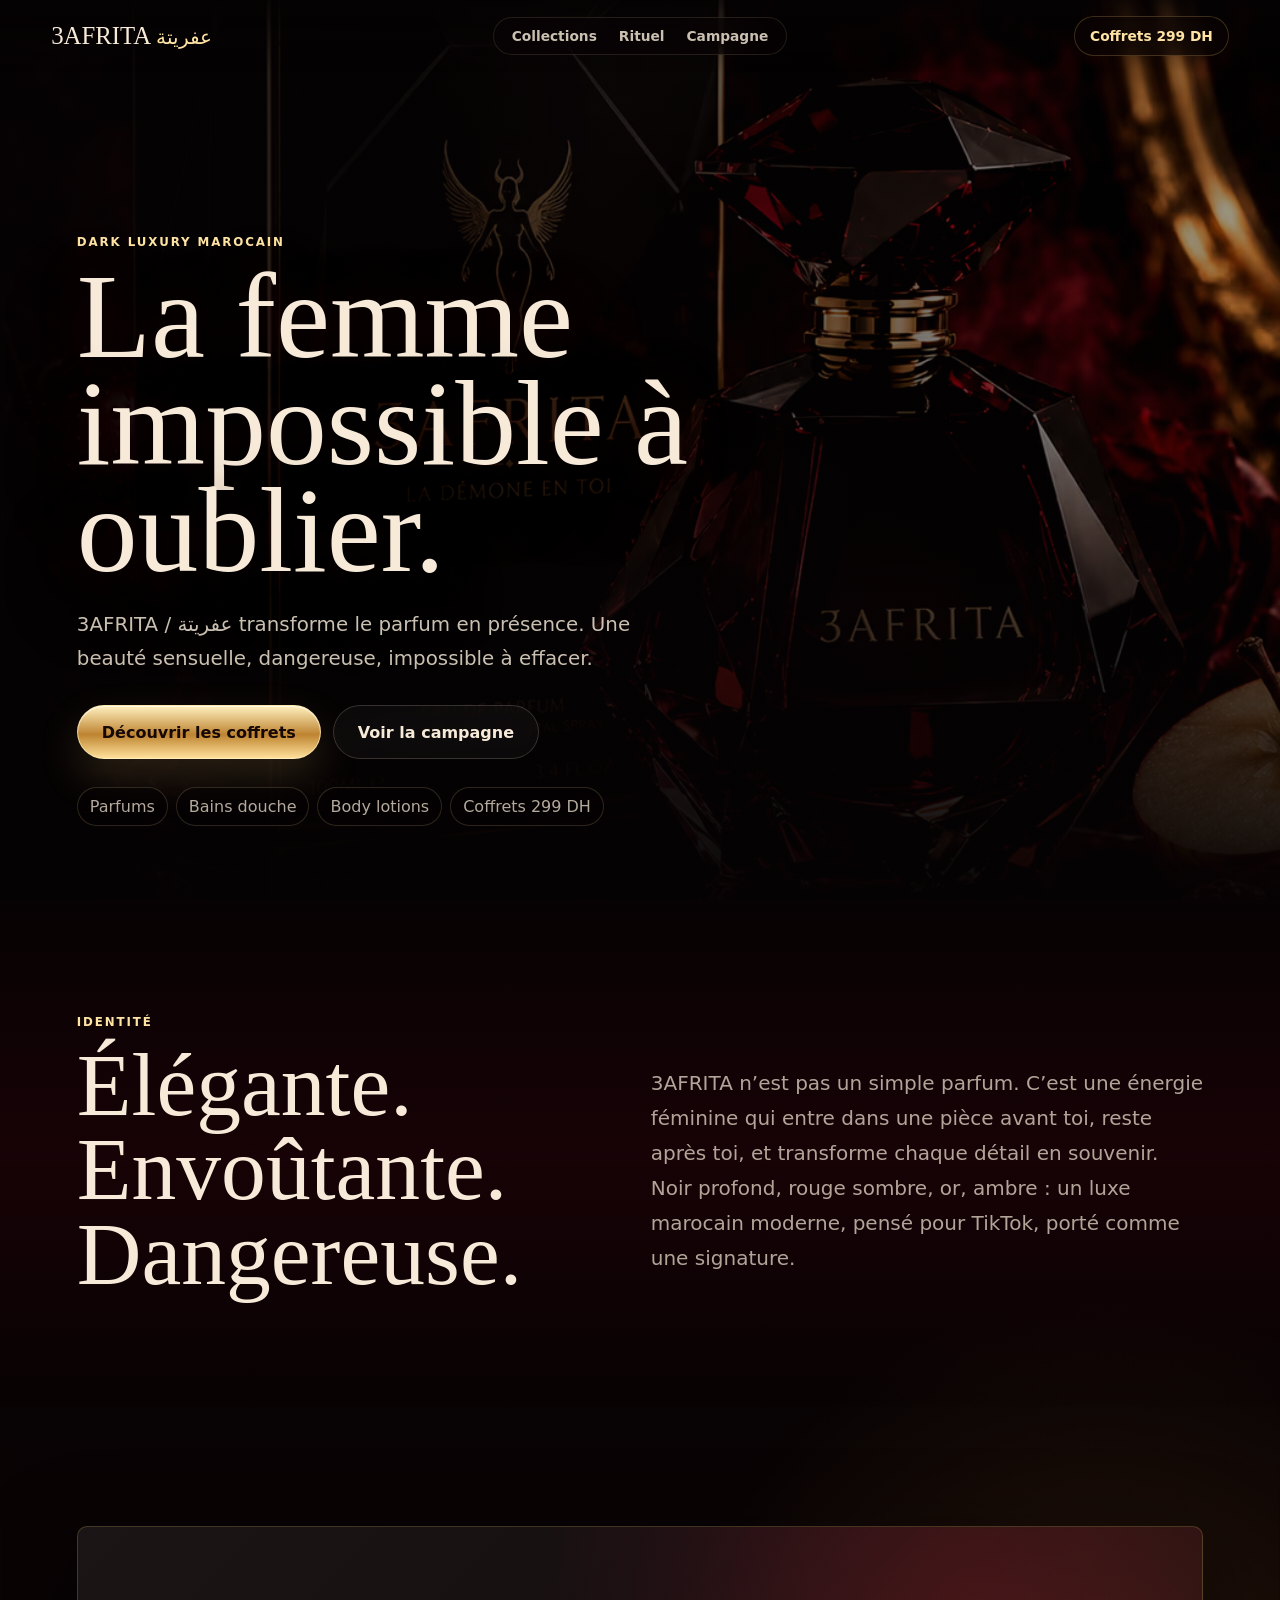
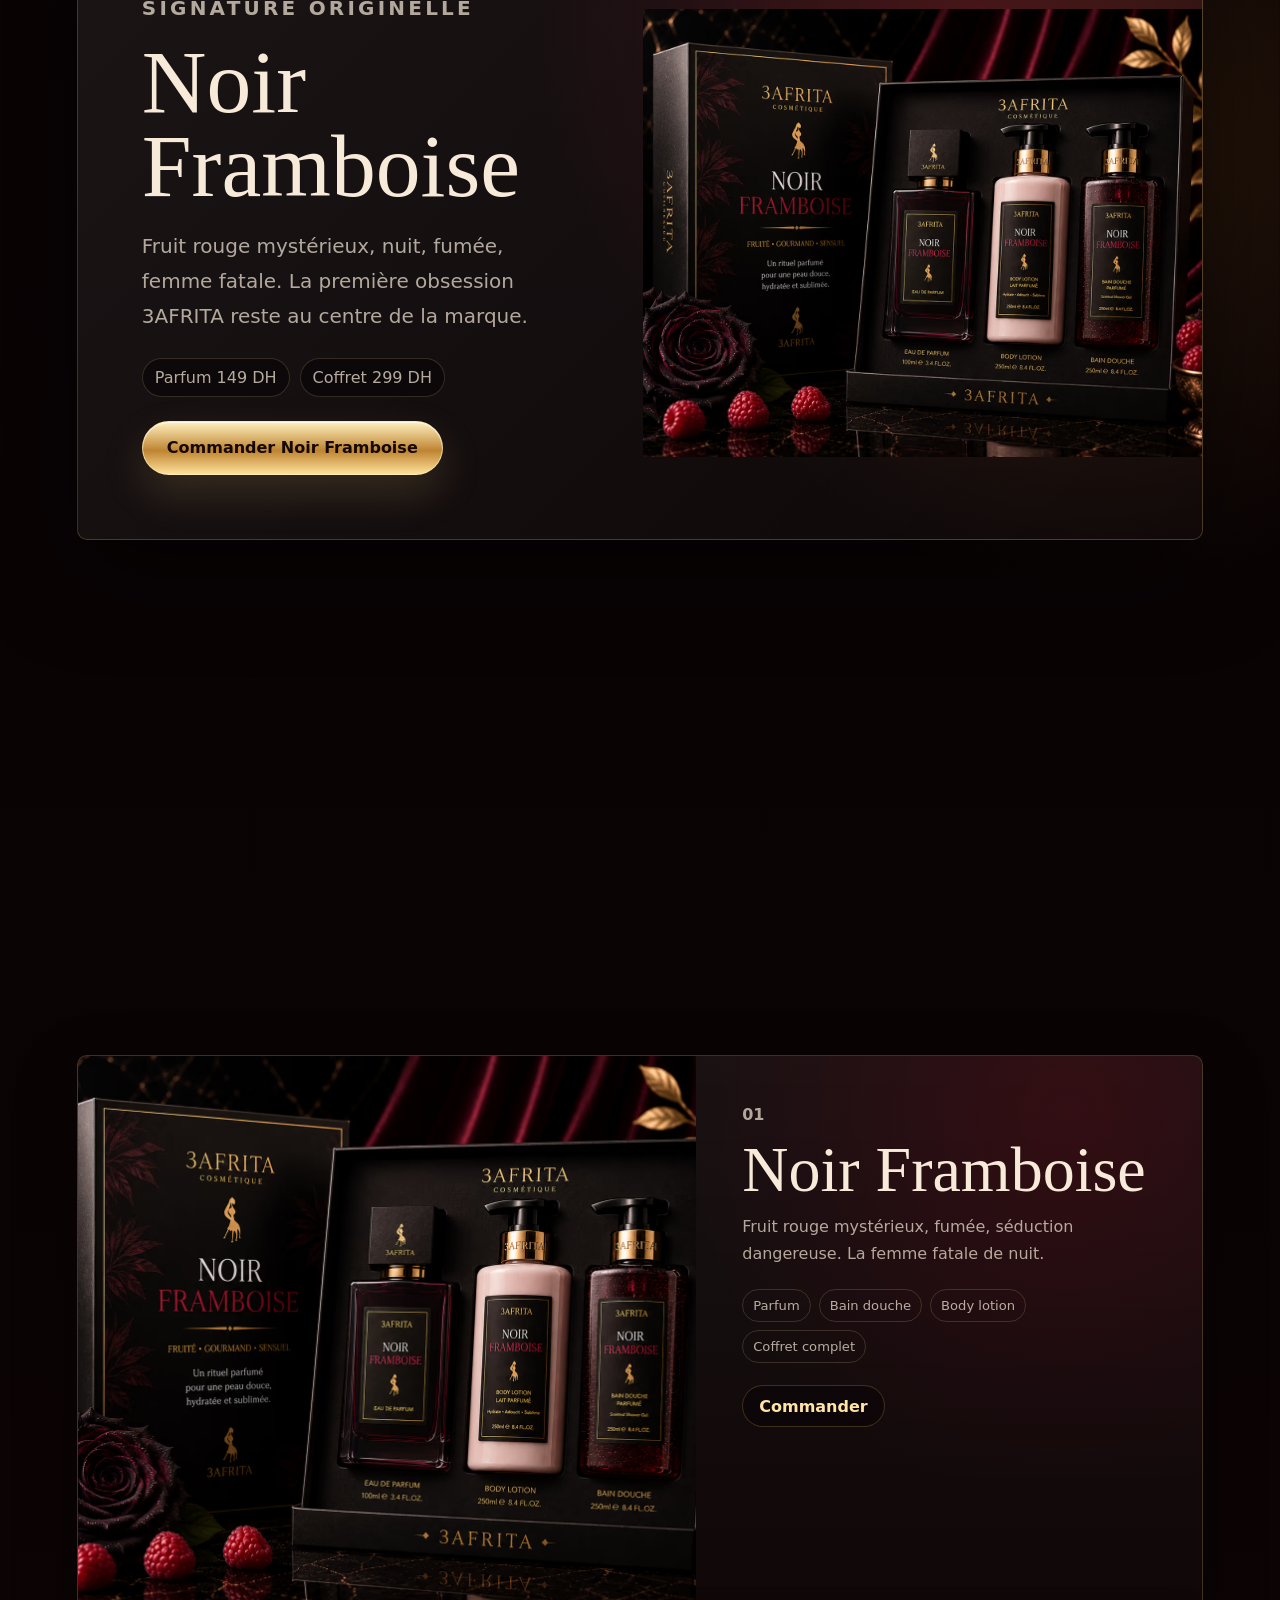
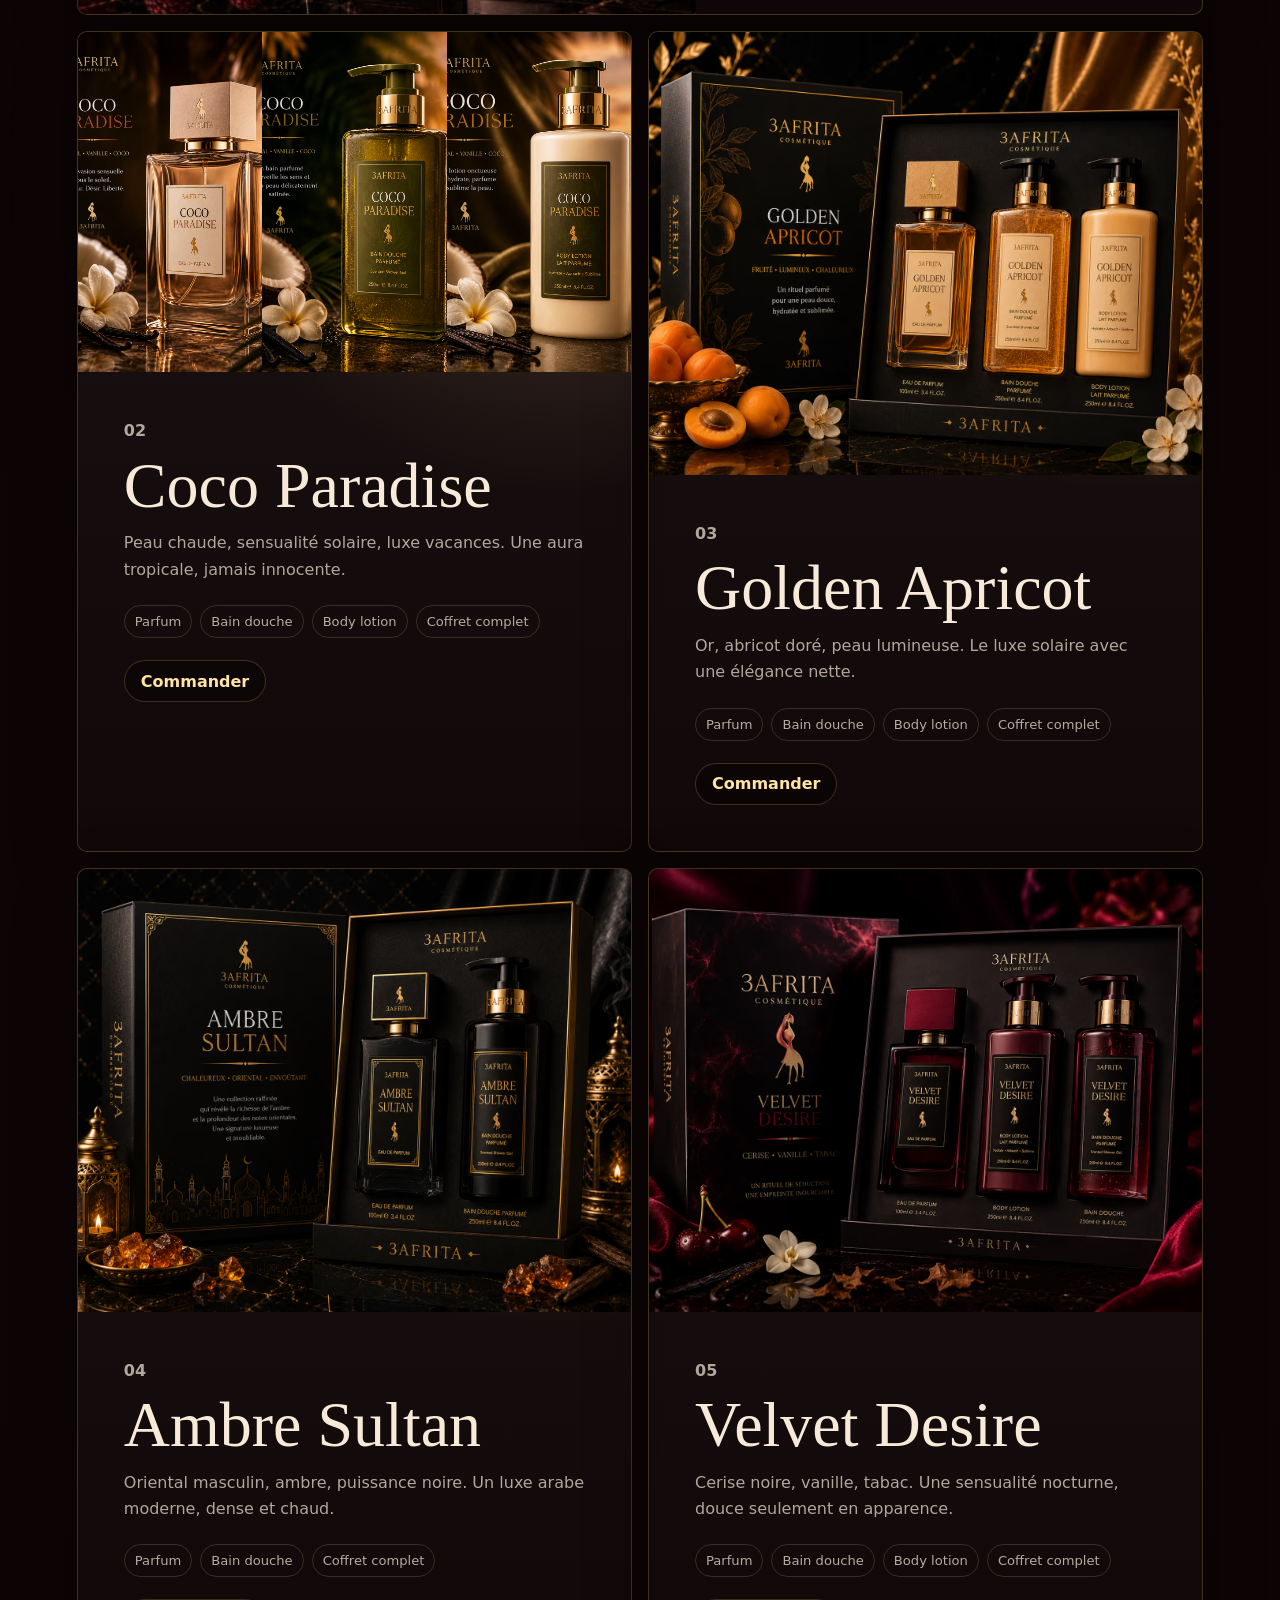
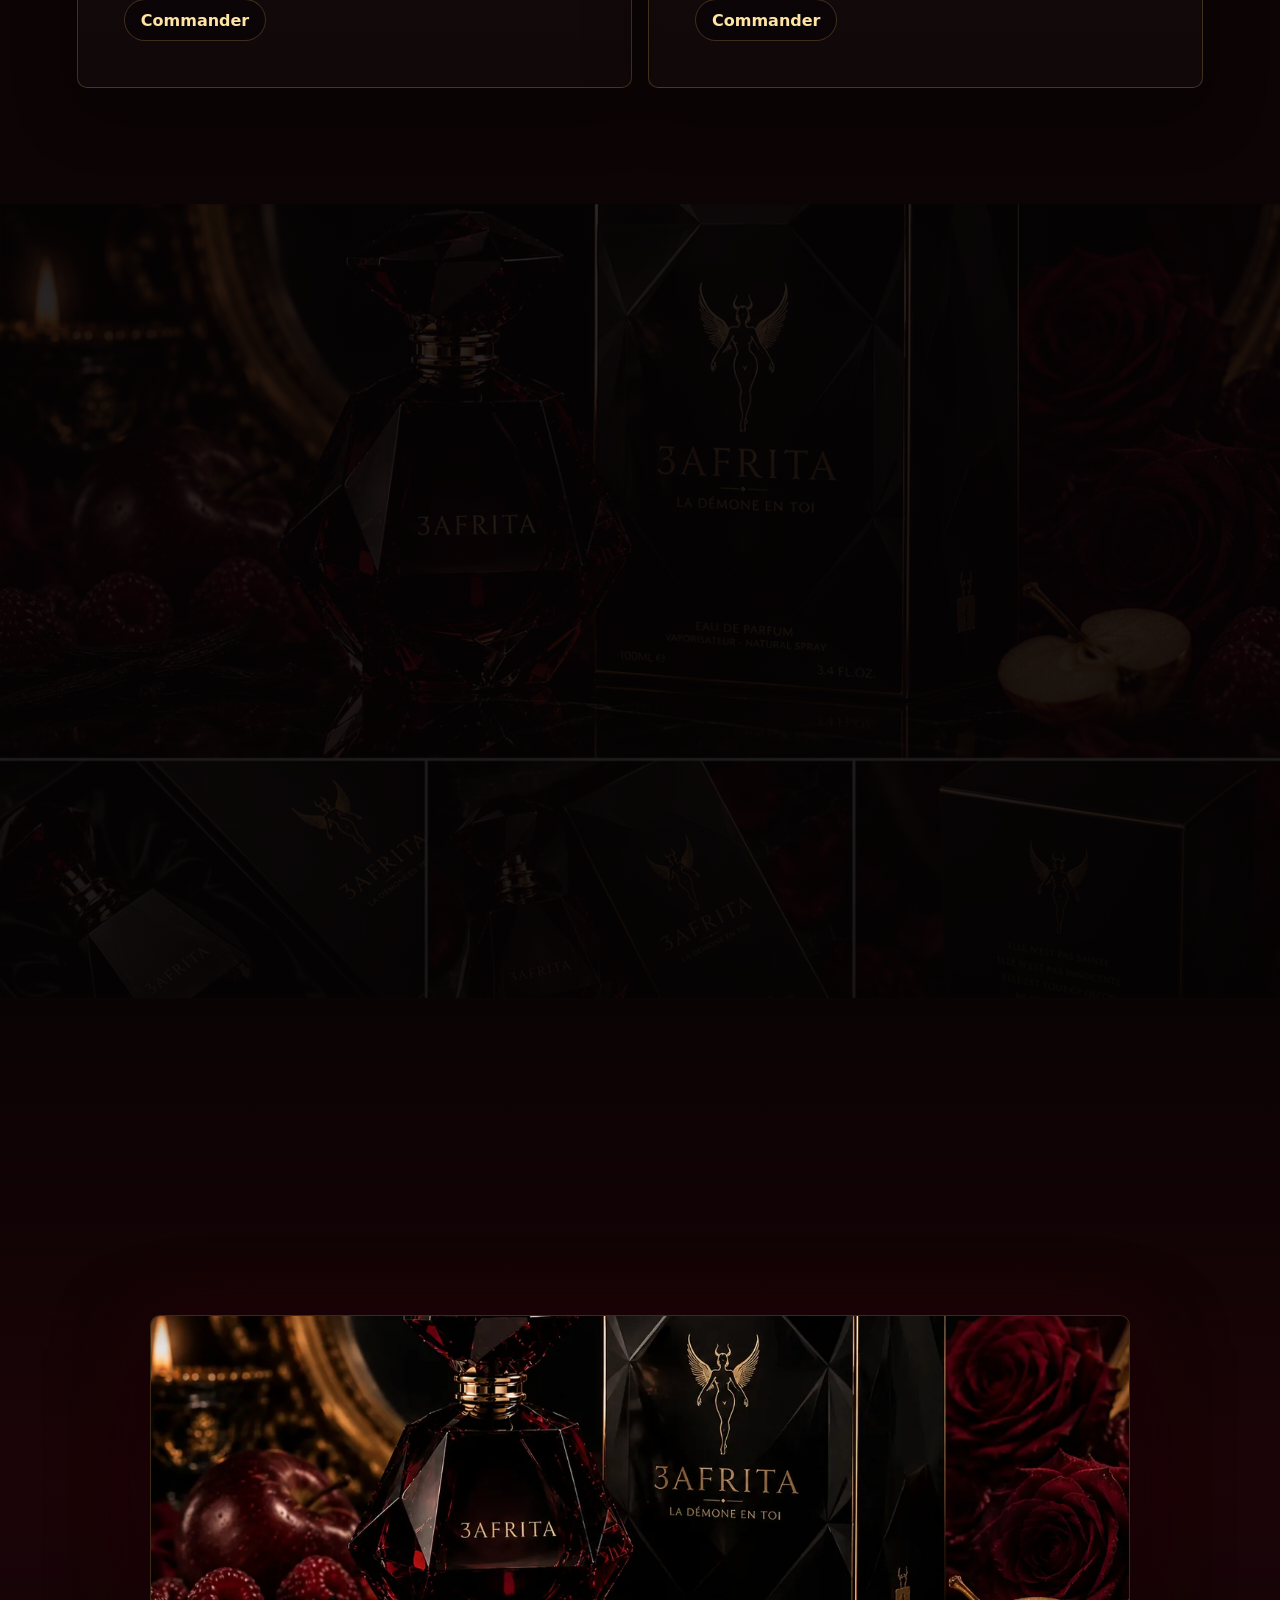
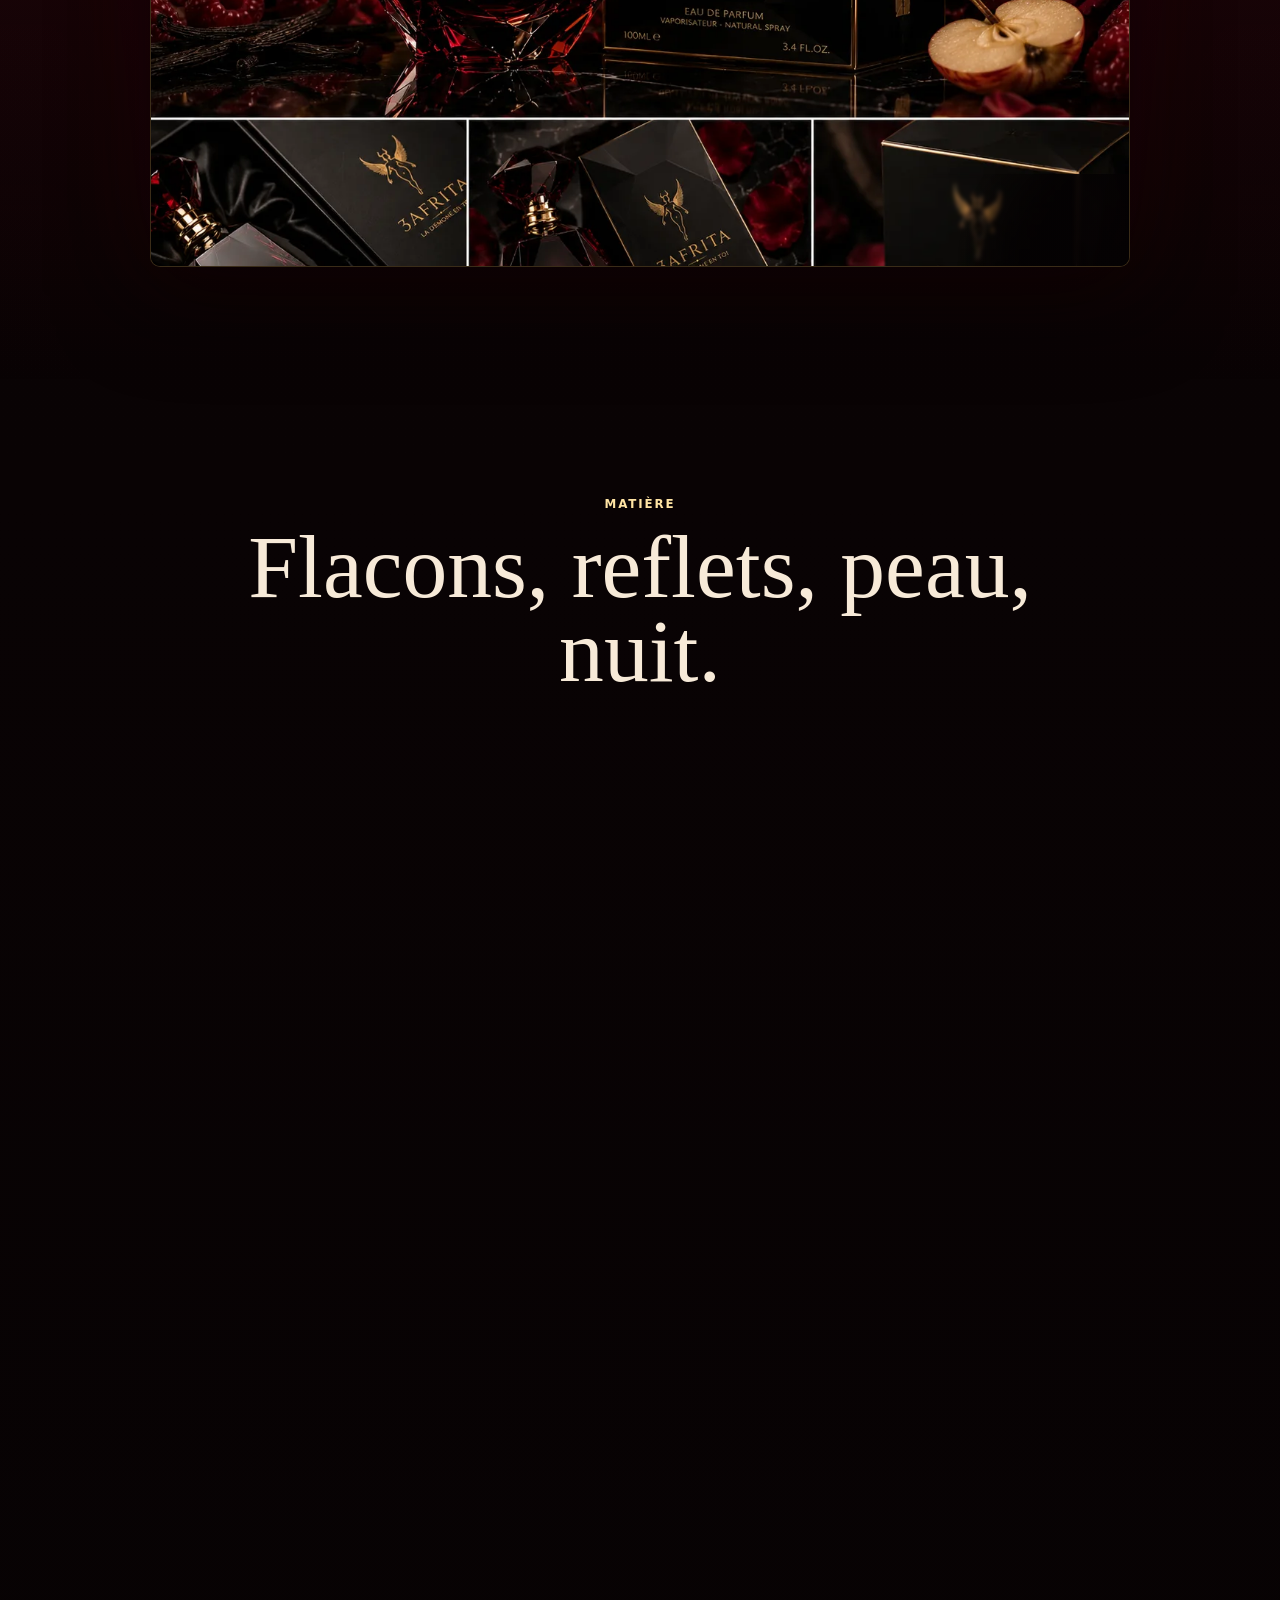
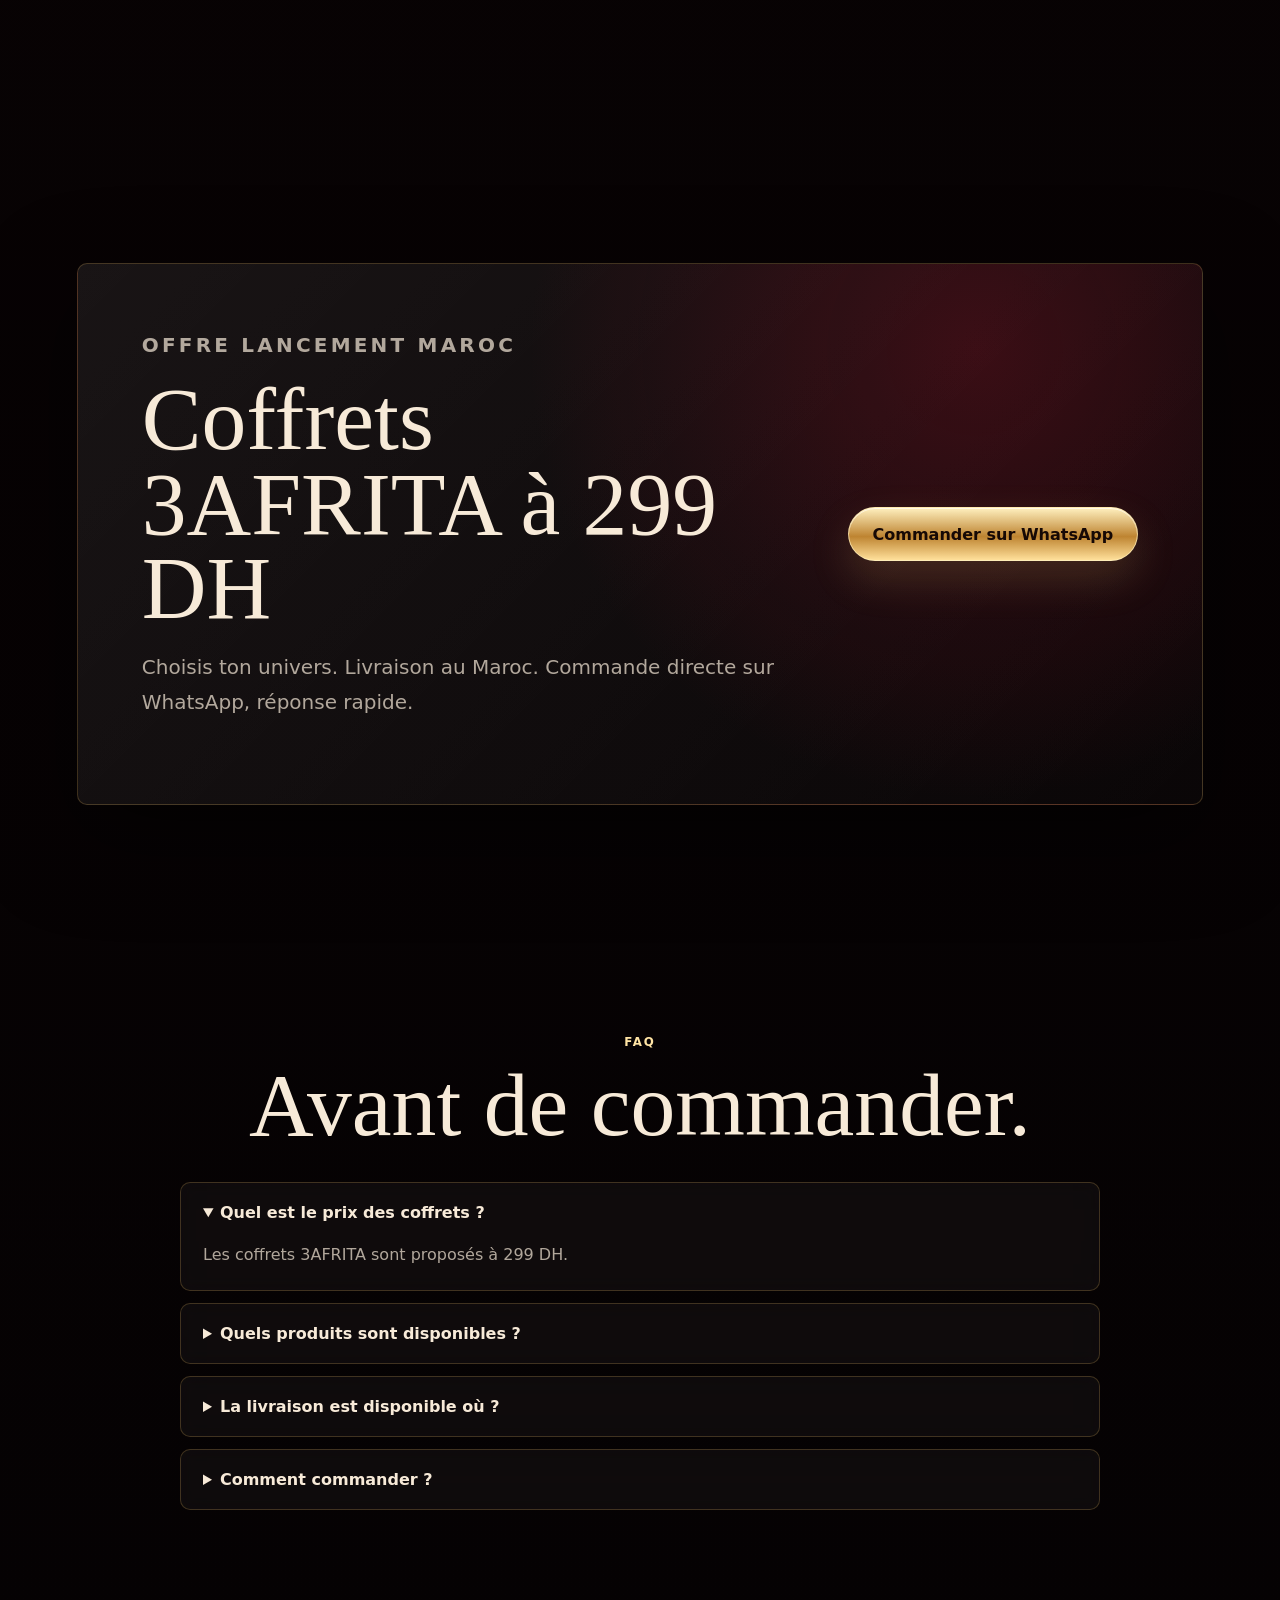
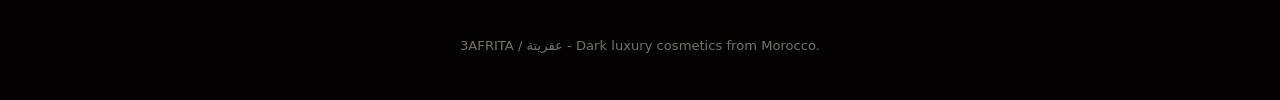
==== index.html @ 6f0806de "Initial 3AFRITA site migration" ====
<!doctype html>
<html lang="fr">
  <head>
    <meta charset="utf-8" />
    <meta name="viewport" content="width=device-width, initial-scale=1" />
    <title>3AFRITA | Cosmétiques dark luxury marocains</title>
    <meta
      name="description"
      content="3AFRITA est une marque cosmétique marocaine premium : parfums, bains douche, body lotions et coffrets dark luxury. Coffrets à 299 DH, livraison Maroc."
    />
    <meta name="theme-color" content="#050203" />
    <link rel="canonical" href="https://3afrita.com/" />
    <meta property="og:title" content="3AFRITA | عفريتة" />
    <meta property="og:description" content="La femme impossible à oublier. Dark luxury marocain, coffrets à 299 DH." />
    <meta property="og:type" content="website" />
    <meta property="og:url" content="https://3afrita.com/" />
    <meta property="og:image" content="https://3afrita.com/assets/collections/optimized/noir-framboise-coffret.webp" />
    <link rel="icon" type="image/png" href="./favicon.png" />
    <link rel="preload" as="image" href="./assets/optimized/hero-main.avif" />
    <link rel="stylesheet" href="./styles.css" />
  </head>
  <body>
    <div class="ambient" aria-hidden="true"></div>
    <div class="grain" aria-hidden="true"></div>

    <header class="site-header" aria-label="Navigation principale">
      <a class="brand-mark" href="#top" aria-label="Accueil 3AFRITA">3AFRITA <span>عفريتة</span></a>
      <nav class="desktop-nav" aria-label="Sections">
        <a href="#collections">Collections</a>
        <a href="#rituel">Rituel</a>
        <a href="#campagne">Campagne</a>
      </nav>
      <a class="header-cta" href="#collections">Coffrets 299 DH</a>
    </header>

    <main id="top">
      <section class="hero" aria-labelledby="hero-title">
        <picture class="hero-media">
          <source srcset="./assets/optimized/hero-main.avif" type="image/avif" />
          <source srcset="./assets/optimized/hero-main.webp" type="image/webp" />
          <img src="./assets/optimized/hero-main.webp" alt="Parfum 3AFRITA dark luxury rouge sombre" width="1122" height="1402" fetchpriority="high" />
        </picture>
        <div class="hero-shade" aria-hidden="true"></div>
        <div class="hero-content reveal">
          <p class="eyebrow">Dark luxury marocain</p>
          <h1 id="hero-title">La femme impossible à oublier.</h1>
          <p class="tagline">3AFRITA / عفريتة transforme le parfum en présence. Une beauté sensuelle, dangereuse, impossible à effacer.</p>
          <div class="hero-actions">
            <a class="btn btn-primary" href="#collections">Découvrir les coffrets</a>
            <a class="btn btn-ghost" href="#campagne">Voir la campagne</a>
          </div>
          <div class="hero-proof" aria-label="Preuves de marque">
            <span>Parfums</span>
            <span>Bains douche</span>
            <span>Body lotions</span>
            <span>Coffrets 299 DH</span>
          </div>
        </div>
      </section>

      <section class="manifesto section-pad" aria-labelledby="manifesto-title">
        <div class="manifesto-grid">
          <div class="section-kicker reveal">
            <p class="eyebrow">Identité</p>
            <h2 id="manifesto-title">Élégante. Envoûtante. Dangereuse.</h2>
          </div>
          <p class="manifesto-copy reveal">
            3AFRITA n’est pas un simple parfum. C’est une énergie féminine qui entre dans une pièce avant toi,
            reste après toi, et transforme chaque détail en souvenir. Noir profond, rouge sombre, or, ambre :
            un luxe marocain moderne, pensé pour TikTok, porté comme une signature.
          </p>
        </div>
      </section>

      <section class="signature section-pad" aria-labelledby="signature-title">
        <div class="signature-card reveal">
          <div class="signature-copy">
            <p class="eyebrow">Signature originelle</p>
            <h2 id="signature-title">Noir Framboise</h2>
            <p>Fruit rouge mystérieux, nuit, fumée, femme fatale. La première obsession 3AFRITA reste au centre de la marque.</p>
            <div class="price-row">
              <span>Parfum 149 DH</span>
              <span>Coffret 299 DH</span>
            </div>
            <a class="btn btn-primary" href="https://wa.me/212607284660?text=Bonjour%2C%20je%20veux%20commander%20le%20coffret%203AFRITA%20Noir%20Framboise%20%C3%A0%20299%20DH." target="_blank" rel="noopener">Commander Noir Framboise</a>
          </div>
          <picture class="signature-product">
            <source srcset="./assets/collections/optimized/noir-framboise-coffret.avif" type="image/avif" />
            <source srcset="./assets/collections/optimized/noir-framboise-coffret.webp" type="image/webp" />
            <img src="./assets/collections/optimized/noir-framboise-coffret.webp" alt="Coffret 3AFRITA Noir Framboise" width="1402" height="1122" loading="lazy" />
          </picture>
        </div>
      </section>

      <section class="collections section-pad" id="collections" aria-labelledby="collections-title">
        <div class="section-heading reveal">
          <p class="eyebrow">Collections</p>
          <h2 id="collections-title">Cinq univers. Une seule aura.</h2>
          <p>Choisis ton sillage, ton rituel, ton danger. Les coffrets complets sont à 299 DH.</p>
        </div>

        <div class="collection-grid">
          <article class="collection-card noir reveal">
            <div class="collection-visual">
              <picture>
                <source srcset="./assets/collections/optimized/noir-framboise-coffret.avif" type="image/avif" />
                <source srcset="./assets/collections/optimized/noir-framboise-coffret.webp" type="image/webp" />
                <img src="./assets/collections/optimized/noir-framboise-coffret.webp" alt="Coffret Noir Framboise 3AFRITA" width="1402" height="1122" loading="lazy" />
              </picture>
            </div>
            <div class="collection-body">
              <p class="collection-index">01</p>
              <h3>Noir Framboise</h3>
              <p>Fruit rouge mystérieux, fumée, séduction dangereuse. La femme fatale de nuit.</p>
              <ul>
                <li>Parfum</li><li>Bain douche</li><li>Body lotion</li><li>Coffret complet</li>
              </ul>
              <a class="mini-cta" href="https://wa.me/212607284660?text=Bonjour%2C%20je%20veux%20commander%20Noir%20Framboise%203AFRITA." target="_blank" rel="noopener">Commander</a>
            </div>
          </article>

          <article class="collection-card coco reveal">
            <div class="collection-visual trio">
              <picture>
                <source srcset="./assets/collections/optimized/coco-paradise-parfum.avif" type="image/avif" />
                <img src="./assets/collections/optimized/coco-paradise-parfum.webp" alt="Parfum Coco Paradise 3AFRITA" width="1122" height="1402" loading="lazy" />
              </picture>
              <picture>
                <source srcset="./assets/collections/optimized/coco-paradise-bain-douche.avif" type="image/avif" />
                <img src="./assets/collections/optimized/coco-paradise-bain-douche.webp" alt="Bain douche Coco Paradise 3AFRITA" width="1122" height="1402" loading="lazy" />
              </picture>
              <picture>
                <source srcset="./assets/collections/optimized/coco-paradise-body-lotion.avif" type="image/avif" />
                <img src="./assets/collections/optimized/coco-paradise-body-lotion.webp" alt="Body lotion Coco Paradise 3AFRITA" width="1122" height="1402" loading="lazy" />
              </picture>
            </div>
            <div class="collection-body">
              <p class="collection-index">02</p>
              <h3>Coco Paradise</h3>
              <p>Peau chaude, sensualité solaire, luxe vacances. Une aura tropicale, jamais innocente.</p>
              <ul>
                <li>Parfum</li><li>Bain douche</li><li>Body lotion</li><li>Coffret complet</li>
              </ul>
              <a class="mini-cta" href="https://wa.me/212607284660?text=Bonjour%2C%20je%20veux%20commander%20Coco%20Paradise%203AFRITA." target="_blank" rel="noopener">Commander</a>
            </div>
          </article>

          <article class="collection-card apricot reveal">
            <div class="collection-visual">
              <picture>
                <source srcset="./assets/collections/optimized/golden-apricot-coffret.avif" type="image/avif" />
                <source srcset="./assets/collections/optimized/golden-apricot-coffret.webp" type="image/webp" />
                <img src="./assets/collections/optimized/golden-apricot-coffret.webp" alt="Coffret Golden Apricot 3AFRITA" width="1402" height="1122" loading="lazy" />
              </picture>
            </div>
            <div class="collection-body">
              <p class="collection-index">03</p>
              <h3>Golden Apricot</h3>
              <p>Or, abricot doré, peau lumineuse. Le luxe solaire avec une élégance nette.</p>
              <ul>
                <li>Parfum</li><li>Bain douche</li><li>Body lotion</li><li>Coffret complet</li>
              </ul>
              <a class="mini-cta" href="https://wa.me/212607284660?text=Bonjour%2C%20je%20veux%20commander%20Golden%20Apricot%203AFRITA." target="_blank" rel="noopener">Commander</a>
            </div>
          </article>

          <article class="collection-card ambre reveal">
            <div class="collection-visual">
              <picture>
                <source srcset="./assets/collections/optimized/ambre-sultan-coffret.avif" type="image/avif" />
                <source srcset="./assets/collections/optimized/ambre-sultan-coffret.webp" type="image/webp" />
                <img src="./assets/collections/optimized/ambre-sultan-coffret.webp" alt="Coffret Ambre Sultan 3AFRITA" width="1402" height="1122" loading="lazy" />
              </picture>
            </div>
            <div class="collection-body">
              <p class="collection-index">04</p>
              <h3>Ambre Sultan</h3>
              <p>Oriental masculin, ambre, puissance noire. Un luxe arabe moderne, dense et chaud.</p>
              <ul>
                <li>Parfum</li><li>Bain douche</li><li>Coffret complet</li>
              </ul>
              <a class="mini-cta" href="https://wa.me/212607284660?text=Bonjour%2C%20je%20veux%20commander%20Ambre%20Sultan%203AFRITA." target="_blank" rel="noopener">Commander</a>
            </div>
          </article>

          <article class="collection-card velvet reveal">
            <div class="collection-visual">
              <picture>
                <source srcset="./assets/collections/optimized/velvet-desire-coffret.avif" type="image/avif" />
                <source srcset="./assets/collections/optimized/velvet-desire-coffret.webp" type="image/webp" />
                <img src="./assets/collections/optimized/velvet-desire-coffret.webp" alt="Coffret Velvet Desire 3AFRITA" width="1402" height="1122" loading="lazy" />
              </picture>
            </div>
            <div class="collection-body">
              <p class="collection-index">05</p>
              <h3>Velvet Desire</h3>
              <p>Cerise noire, vanille, tabac. Une sensualité nocturne, douce seulement en apparence.</p>
              <ul>
                <li>Parfum</li><li>Bain douche</li><li>Body lotion</li><li>Coffret complet</li>
              </ul>
              <a class="mini-cta" href="https://wa.me/212607284660?text=Bonjour%2C%20je%20veux%20commander%20Velvet%20Desire%203AFRITA." target="_blank" rel="noopener">Commander</a>
            </div>
          </article>
        </div>
      </section>

      <section class="ritual section-pad" id="rituel" aria-labelledby="ritual-title">
        <div class="ritual-copy reveal">
          <p class="eyebrow">Rituel</p>
          <h2 id="ritual-title">Ne porte pas une odeur. Construis une apparition.</h2>
        </div>
        <div class="ritual-steps">
          <article class="ritual-step reveal"><span>01</span><h3>Bain douche</h3><p>La peau commence à parler.</p></article>
          <article class="ritual-step reveal"><span>02</span><h3>Body lotion</h3><p>La chaleur fixe l’obsession.</p></article>
          <article class="ritual-step reveal"><span>03</span><h3>Parfum</h3><p>Le sillage signe ton passage.</p></article>
          <article class="ritual-step reveal"><span>04</span><h3>Coffret</h3><p>L’expérience complète, prête à offrir ou à garder.</p></article>
        </div>
      </section>

      <section class="video-section section-pad" id="campagne" aria-labelledby="video-title">
        <div class="section-heading reveal">
          <p class="eyebrow">Campagne</p>
          <h2 id="video-title">Elle entre. Tout change.</h2>
          <p>La vidéo originale reste au centre de l’expérience : cinématique, sombre, sensuelle.</p>
        </div>
        <div class="video-frame reveal">
          <video src="./assets/original/campaign.mp4" autoplay muted loop playsinline preload="metadata" poster="./assets/optimized/hero-packaging.webp"></video>
        </div>
      </section>

      <section class="product-section section-pad" aria-labelledby="product-title">
        <div class="section-heading reveal">
          <p class="eyebrow">Matière</p>
          <h2 id="product-title">Flacons, reflets, peau, nuit.</h2>
        </div>
        <div class="gallery" aria-label="Galerie 3AFRITA">
          <figure class="gallery-item wide reveal"><picture><source srcset="./assets/optimized/hero-packaging.avif" type="image/avif" /><img src="./assets/optimized/hero-packaging.webp" alt="Packaging premium 3AFRITA" loading="lazy" width="1402" height="1122" /></picture></figure>
          <figure class="gallery-item reveal"><picture><source srcset="./assets/optimized/product-red-1.avif" type="image/avif" /><img src="./assets/optimized/product-red-1.webp" alt="Flacon 3AFRITA rouge sombre" loading="lazy" width="1122" height="1402" /></picture></figure>
          <figure class="gallery-item reveal"><picture><source srcset="./assets/optimized/product-red-2.avif" type="image/avif" /><img src="./assets/optimized/product-red-2.webp" alt="Parfum 3AFRITA reflets luxe" loading="lazy" width="1122" height="1402" /></picture></figure>
          <figure class="gallery-item wide reveal"><picture><source srcset="./assets/optimized/hero-product-wide.avif" type="image/avif" /><img src="./assets/optimized/hero-product-wide.webp" alt="Univers visuel 3AFRITA" loading="lazy" width="1402" height="1122" /></picture></figure>
        </div>
      </section>

      <section class="conversion section-pad" id="offre" aria-labelledby="offer-title">
        <div class="conversion-card reveal">
          <div>
            <p class="eyebrow">Offre lancement Maroc</p>
            <h2 id="offer-title">Coffrets 3AFRITA à 299 DH</h2>
            <p>Choisis ton univers. Livraison au Maroc. Commande directe sur WhatsApp, réponse rapide.</p>
          </div>
          <a class="btn btn-primary" href="https://wa.me/212607284660?text=Bonjour%2C%20je%20veux%20commander%20un%20coffret%203AFRITA%20%C3%A0%20299%20DH." target="_blank" rel="noopener">Commander sur WhatsApp</a>
        </div>
      </section>

      <section class="faq section-pad" aria-labelledby="faq-title">
        <div class="section-heading reveal">
          <p class="eyebrow">FAQ</p>
          <h2 id="faq-title">Avant de commander.</h2>
        </div>
        <div class="faq-list">
          <details class="reveal" open><summary>Quel est le prix des coffrets ?</summary><p>Les coffrets 3AFRITA sont proposés à 299 DH.</p></details>
          <details class="reveal"><summary>Quels produits sont disponibles ?</summary><p>Selon la collection : parfum, bain douche, body lotion et coffret complet. Ambre Sultan ne contient pas de body lotion.</p></details>
          <details class="reveal"><summary>La livraison est disponible où ?</summary><p>La livraison est disponible partout au Maroc.</p></details>
          <details class="reveal"><summary>Comment commander ?</summary><p>Appuie sur un bouton de commande : un message WhatsApp pré-rempli s’ouvre directement.</p></details>
        </div>
      </section>
    </main>

    <footer class="site-footer">
      <p>3AFRITA / عفريتة - Dark luxury cosmetics from Morocco.</p>
    </footer>

    <a class="whatsapp-sticky" href="https://wa.me/212607284660?text=Bonjour%2C%20je%20veux%20commander%20un%20coffret%203AFRITA%20%C3%A0%20299%20DH." target="_blank" rel="noopener">Commander 299 DH</a>

    <script src="./script.js" defer></script>
  </body>
</html>
---- styles.css ----
:root {
  --black: #050203;
  --black-2: #0d0506;
  --cream: #f7ead8;
  --muted: rgba(247, 234, 216, 0.7);
  --soft: rgba(247, 234, 216, 0.1);
  --line: rgba(222, 177, 91, 0.24);
  --gold: #d9af63;
  --gold-2: #ffe4a4;
  --red: #7b0719;
  --wine: #4a0711;
  --amber: #b66b25;
  --shadow: 0 30px 90px rgba(0, 0, 0, 0.54);
}

* { box-sizing: border-box; }

html {
  scroll-behavior: smooth;
  background: var(--black);
}

body {
  margin: 0;
  min-width: 320px;
  overflow-x: hidden;
  font-family: Inter, ui-sans-serif, system-ui, -apple-system, BlinkMacSystemFont, "Segoe UI", sans-serif;
  color: var(--cream);
  background:
    radial-gradient(circle at 12% 4%, rgba(123, 7, 25, 0.32), transparent 32rem),
    radial-gradient(circle at 86% 18%, rgba(182, 107, 37, 0.18), transparent 28rem),
    linear-gradient(180deg, #050203 0%, #0d0405 42%, #050203 100%);
}

body::selection { color: #160805; background: var(--gold-2); }
a { color: inherit; }
img, video { display: block; max-width: 100%; }
p, h2, h3, li { overflow-wrap: anywhere; }

.ambient {
  position: fixed;
  inset: 0;
  pointer-events: none;
  z-index: 0;
  background:
    linear-gradient(115deg, transparent 0 42%, rgba(255, 255, 255, 0.035) 48%, transparent 55%),
    radial-gradient(circle at 50% 110%, rgba(217, 175, 99, 0.11), transparent 34rem);
}

.grain {
  position: fixed;
  inset: 0;
  z-index: 10;
  pointer-events: none;
  opacity: 0.12;
  background-image: linear-gradient(115deg, rgba(255,255,255,0.08), transparent 35%, rgba(255,255,255,0.05));
  mix-blend-mode: soft-light;
}

.site-header {
  position: fixed;
  inset: 0 0 auto;
  z-index: 50;
  display: grid;
  grid-template-columns: 1fr auto 1fr;
  align-items: center;
  gap: 20px;
  padding: 16px clamp(18px, 4vw, 54px);
  background: linear-gradient(180deg, rgba(5, 2, 3, 0.84), rgba(5, 2, 3, 0));
}

.brand-mark {
  text-decoration: none;
  font-family: Didot, "Bodoni 72", "Times New Roman", serif;
  font-size: clamp(1.08rem, 2vw, 1.55rem);
  line-height: 1;
}

.brand-mark span {
  color: var(--gold-2);
  font-size: 0.82em;
}

.desktop-nav {
  display: flex;
  align-items: center;
  gap: 22px;
  padding: 10px 18px;
  border: 1px solid rgba(255, 228, 164, 0.12);
  border-radius: 999px;
  background: rgba(9, 4, 5, 0.48);
  backdrop-filter: blur(16px);
}

.desktop-nav a,
.header-cta {
  color: rgba(247, 234, 216, 0.82);
  text-decoration: none;
  font-size: 0.86rem;
  font-weight: 700;
}

.header-cta {
  justify-self: end;
  color: var(--gold-2);
  border: 1px solid var(--line);
  border-radius: 999px;
  padding: 11px 15px;
  background: rgba(9, 4, 5, 0.56);
  backdrop-filter: blur(16px);
}

.hero {
  position: relative;
  min-height: 100svh;
  display: grid;
  align-items: end;
  padding: 118px clamp(20px, 6vw, 88px) 74px;
  overflow: hidden;
}

.hero-media,
.hero-media img {
  position: absolute;
  inset: 0;
  width: 100%;
  height: 100%;
}

.hero-media img {
  object-fit: cover;
  object-position: 58% center;
  filter: saturate(1.08) contrast(1.08) brightness(0.86);
  transform: scale(1.03);
}

.hero-shade {
  position: absolute;
  inset: 0;
  background:
    linear-gradient(90deg, rgba(5,2,3,0.98) 0%, rgba(5,2,3,0.66) 43%, rgba(5,2,3,0.18) 100%),
    linear-gradient(180deg, rgba(5,2,3,0.2) 0%, rgba(5,2,3,0.08) 38%, rgba(5,2,3,0.96) 100%);
}

.hero-content {
  position: relative;
  z-index: 2;
  width: min(880px, 100%);
}

.eyebrow {
  margin: 0 0 14px;
  color: var(--gold-2);
  font-size: 0.74rem;
  font-weight: 900;
  text-transform: uppercase;
  letter-spacing: 0.16em;
}

h1, h2, h3 {
  font-family: Didot, "Bodoni 72", "Times New Roman", serif;
  font-weight: 500;
  letter-spacing: 0;
}

h1 {
  margin: 0;
  width: min(860px, 100%);
  font-size: clamp(3.35rem, 9.5vw, 8.9rem);
  line-height: 0.88;
  text-shadow: 0 26px 70px rgba(0,0,0,0.78), 0 0 50px rgba(123,7,25,0.28);
}

.tagline {
  width: min(620px, 100%);
  margin: 24px 0 0;
  color: rgba(247, 234, 216, 0.82);
  font-size: clamp(1rem, 1.6vw, 1.24rem);
  line-height: 1.75;
}

.hero-actions {
  display: flex;
  flex-wrap: wrap;
  gap: 12px;
  margin: 28px 0 0;
}

.btn {
  display: inline-flex;
  align-items: center;
  justify-content: center;
  min-height: 54px;
  padding: 0 24px;
  border-radius: 999px;
  text-decoration: none;
  font-weight: 900;
  transition: transform 260ms ease, box-shadow 260ms ease, border-color 260ms ease, background 260ms ease;
}

.btn-primary {
  color: #160805;
  border: 1px solid rgba(255, 238, 184, 0.72);
  background: linear-gradient(180deg, #fff0bf, #be8431 55%, #ffe09a);
  box-shadow: 0 18px 42px rgba(217, 175, 99, 0.18), inset 0 1px 0 rgba(255,255,255,0.64);
}

.btn-ghost {
  color: var(--cream);
  border: 1px solid rgba(247,234,216,0.18);
  background: rgba(255,255,255,0.035);
  backdrop-filter: blur(12px);
}

.btn:hover,
.mini-cta:hover {
  transform: translateY(-2px);
  box-shadow: 0 22px 48px rgba(217, 175, 99, 0.2);
}

.hero-proof {
  display: flex;
  flex-wrap: wrap;
  gap: 8px;
  margin-top: 28px;
}

.hero-proof span,
.price-row span {
  border: 1px solid rgba(255, 228, 164, 0.16);
  border-radius: 999px;
  padding: 9px 12px;
  color: rgba(247, 234, 216, 0.72);
  background: rgba(5,2,3,0.48);
}

.section-pad {
  position: relative;
  z-index: 1;
  padding: clamp(72px, 9vw, 134px) clamp(18px, 6vw, 86px);
}

.section-heading {
  width: min(880px, 100%);
  margin: 0 auto 34px;
  text-align: center;
}

.section-heading h2,
.manifesto h2,
.signature h2,
.ritual h2,
.conversion h2 {
  margin: 0;
  font-size: clamp(2.25rem, 7vw, 5.8rem);
  line-height: 0.94;
}

.section-heading p:not(.eyebrow),
.manifesto-copy,
.signature-copy p,
.conversion p {
  color: var(--muted);
  font-size: clamp(1rem, 1.7vw, 1.25rem);
  line-height: 1.75;
}

.manifesto {
  background: linear-gradient(180deg, rgba(5,2,3,0), rgba(123,7,25,0.14), rgba(5,2,3,0));
}

.manifesto-grid {
  display: grid;
  grid-template-columns: minmax(0, 0.9fr) minmax(0, 1fr);
  gap: clamp(24px, 6vw, 84px);
  align-items: end;
  width: min(1180px, 100%);
  margin: 0 auto;
}

.signature-card,
.conversion-card {
  position: relative;
  overflow: hidden;
  display: grid;
  grid-template-columns: minmax(0, 0.92fr) minmax(0, 1fr);
  gap: clamp(18px, 4vw, 56px);
  align-items: center;
  width: min(1140px, 100%);
  margin: 0 auto;
  border: 1px solid var(--line);
  border-radius: 10px;
  background:
    linear-gradient(135deg, rgba(255,255,255,0.075), rgba(255,255,255,0.018)),
    radial-gradient(circle at 80% 16%, rgba(123,7,25,0.38), transparent 28rem);
  box-shadow: var(--shadow);
}

.signature-card::after,
.collection-card::after,
.gallery-item::after {
  content: "";
  position: absolute;
  inset: 0;
  pointer-events: none;
  opacity: 0;
  background: radial-gradient(circle at var(--mx, 50%) var(--my, 50%), rgba(255, 228, 164, 0.14), transparent 18rem);
  transition: opacity 260ms ease;
}

.signature-card:hover::after,
.collection-card:hover::after,
.gallery-item:hover::after {
  opacity: 1;
}

.signature-copy {
  padding: clamp(28px, 5vw, 72px);
}

.signature-product {
  min-height: 420px;
}

.signature-product img {
  width: 100%;
  height: 100%;
  object-fit: cover;
}

.price-row {
  display: flex;
  flex-wrap: wrap;
  gap: 10px;
  margin: 24px 0;
}

.collection-grid {
  display: grid;
  grid-template-columns: repeat(6, minmax(0, 1fr));
  gap: 16px;
  width: min(1240px, 100%);
  margin: 0 auto;
}

.collection-card {
  grid-column: span 3;
  position: relative;
  overflow: hidden;
  min-height: 640px;
  border: 1px solid var(--line);
  border-radius: 10px;
  background: linear-gradient(180deg, rgba(255,255,255,0.06), rgba(255,255,255,0.018));
  box-shadow: 0 22px 64px rgba(0,0,0,0.3);
}

.collection-card:first-child {
  grid-column: span 6;
  min-height: 560px;
  display: grid;
  grid-template-columns: minmax(0, 1.1fr) minmax(0, 0.9fr);
}

.collection-visual {
  position: relative;
  min-height: 340px;
  background:
    radial-gradient(circle at 52% 22%, rgba(255,228,164,0.12), transparent 17rem),
    linear-gradient(180deg, rgba(5,2,3,0.08), rgba(5,2,3,0.82));
}

.collection-visual picture,
.collection-visual img {
  width: 100%;
  height: 100%;
}

.collection-visual img {
  object-fit: cover;
  transition: transform 720ms ease, filter 720ms ease;
}

.collection-visual.trio {
  display: grid;
  grid-template-columns: repeat(3, minmax(0, 1fr));
}

.collection-card:hover .collection-visual img {
  transform: scale(1.045);
  filter: saturate(1.08) contrast(1.04);
}

.collection-body {
  position: relative;
  z-index: 2;
  padding: clamp(24px, 4vw, 46px);
}

.collection-index {
  margin: 0 0 12px;
  color: var(--gold-2);
  font-weight: 900;
}

.collection-body h3 {
  margin: 0;
  font-size: clamp(2rem, 5vw, 4.2rem);
  line-height: 0.9;
}

.collection-body p {
  color: var(--muted);
  line-height: 1.65;
}

.collection-body ul {
  display: flex;
  flex-wrap: wrap;
  gap: 8px;
  padding: 0;
  margin: 22px 0;
  list-style: none;
}

.collection-body li {
  border: 1px solid rgba(255,228,164,0.16);
  border-radius: 999px;
  padding: 8px 10px;
  color: rgba(247,234,216,0.72);
  font-size: 0.82rem;
}

.mini-cta {
  display: inline-flex;
  align-items: center;
  min-height: 42px;
  padding: 0 16px;
  border-radius: 999px;
  color: var(--gold-2);
  border: 1px solid var(--line);
  text-decoration: none;
  font-weight: 900;
  background: rgba(5,2,3,0.42);
  transition: transform 260ms ease, box-shadow 260ms ease;
}

.noir { --accent: #7b0719; }
.coco { --accent: #c79b65; }
.apricot { --accent: #d89036; }
.ambre { --accent: #b66b25; }
.velvet { --accent: #5d0617; }

.collection-card::before {
  content: "";
  position: absolute;
  inset: 0;
  pointer-events: none;
  background: radial-gradient(circle at 88% 10%, color-mix(in srgb, var(--accent), transparent 72%), transparent 24rem);
}

.ritual {
  text-align: center;
  background:
    linear-gradient(rgba(5,2,3,0.84), rgba(5,2,3,0.92)),
    image-set(url("./assets/optimized/hero-product-wide.avif") type("image/avif"), url("./assets/optimized/hero-product-wide.webp") type("image/webp"));
  background-size: cover;
  background-position: center;
}

.ritual-copy {
  width: min(860px, 100%);
  margin: 0 auto 34px;
}

.ritual-steps {
  display: grid;
  grid-template-columns: repeat(4, minmax(0, 1fr));
  gap: 12px;
  width: min(1120px, 100%);
  margin: 0 auto;
}

.ritual-step,
details {
  border: 1px solid var(--line);
  border-radius: 10px;
  background: rgba(255,255,255,0.04);
  backdrop-filter: blur(10px);
}

.ritual-step {
  min-height: 210px;
  padding: 24px;
  text-align: left;
}

.ritual-step span {
  color: var(--gold-2);
  font-weight: 900;
}

.ritual-step h3 {
  margin: 58px 0 10px;
  font-size: clamp(1.45rem, 2.6vw, 2.1rem);
}

.ritual-step p,
details p {
  color: var(--muted);
  line-height: 1.65;
}

.video-section {
  background: linear-gradient(180deg, rgba(5,2,3,0), rgba(74,7,17,0.28), rgba(5,2,3,0));
}

.video-frame {
  position: relative;
  width: min(980px, 100%);
  margin: 0 auto;
  border: 1px solid var(--line);
  border-radius: 10px;
  overflow: hidden;
  background: #070303;
  box-shadow: var(--shadow), 0 0 86px rgba(123,7,25,0.18);
}

.video-frame video {
  width: 100%;
  aspect-ratio: 16 / 9;
  object-fit: cover;
  transform: scale(1.055);
  transform-origin: center;
}

.video-frame::after {
  content: "";
  position: absolute;
  right: 0;
  bottom: 0;
  width: min(28%, 220px);
  height: min(18%, 92px);
  pointer-events: none;
  background: radial-gradient(circle at 100% 100%, rgba(5,2,3,0.98), rgba(5,2,3,0.82) 46%, transparent 72%);
  backdrop-filter: blur(2px);
}

.gallery {
  display: grid;
  grid-template-columns: repeat(4, minmax(0, 1fr));
  gap: 16px;
  width: min(1180px, 100%);
  margin: 0 auto;
}

.gallery-item {
  position: relative;
  min-height: 420px;
  margin: 0;
  border: 1px solid var(--line);
  border-radius: 10px;
  overflow: hidden;
  background: rgba(255,255,255,0.035);
}

.gallery-item.wide { grid-column: span 2; }
.gallery-item img { width: 100%; height: 100%; object-fit: cover; transition: transform 720ms ease; }
.gallery-item:hover img { transform: scale(1.045); }

.conversion-card {
  grid-template-columns: minmax(0, 1fr) auto;
  padding: clamp(28px, 5vw, 66px);
}

.conversion-card h2 { max-width: 720px; }
.conversion-card p { max-width: 680px; }

.faq-list {
  display: grid;
  gap: 12px;
  width: min(920px, 100%);
  margin: 0 auto;
}

summary {
  cursor: pointer;
  padding: 20px 22px;
  font-weight: 900;
}

details p {
  margin: 0;
  padding: 0 22px 22px;
}

.site-footer {
  position: relative;
  z-index: 1;
  padding: 0 clamp(18px, 6vw, 86px) 34px;
  color: rgba(247,234,216,0.48);
  text-align: center;
  font-size: 0.82rem;
}

.whatsapp-sticky {
  position: fixed;
  left: 14px;
  right: 14px;
  bottom: 14px;
  z-index: 60;
  display: none;
  min-height: 56px;
  align-items: center;
  justify-content: center;
  border-radius: 999px;
  color: #160805;
  text-decoration: none;
  font-weight: 950;
  background: linear-gradient(180deg, #fff0bf, #be8431 55%, #ffe09a);
  box-shadow: 0 18px 50px rgba(0,0,0,0.54), inset 0 1px 0 rgba(255,255,255,0.64);
}

.reveal {
  opacity: 0;
  transform: translateY(22px);
  transition: opacity 760ms ease, transform 760ms ease;
}

.reveal.is-visible {
  opacity: 1;
  transform: translateY(0);
}

@media (max-width: 980px) {
  .site-header {
    grid-template-columns: 1fr auto;
  }

  .desktop-nav { display: none; }

  .manifesto-grid,
  .signature-card,
  .collection-card:first-child,
  .conversion-card {
    grid-template-columns: 1fr;
  }

  .collection-grid {
    grid-template-columns: 1fr;
  }

  .collection-card,
  .collection-card:first-child {
    grid-column: auto;
    min-height: auto;
  }

  .ritual-steps,
  .gallery {
    grid-template-columns: 1fr 1fr;
  }

  .whatsapp-sticky { display: flex; }
}

@media (max-width: 620px) {
  .site-header {
    padding: 14px 16px;
  }

  .header-cta {
    display: none;
  }

  .hero {
    min-height: 100svh;
    padding: 104px 18px 82px;
  }

  .hero-media img {
    object-position: 64% center;
  }

  .hero-shade {
    background:
      linear-gradient(180deg, rgba(5,2,3,0.18), rgba(5,2,3,0.4) 40%, rgba(5,2,3,0.97) 100%),
      linear-gradient(90deg, rgba(5,2,3,0.52), rgba(5,2,3,0.08));
  }

  h1 {
    max-width: 96vw;
    font-size: clamp(2.55rem, 12vw, 3.25rem);
    line-height: 0.92;
  }

  .hero-actions .btn,
  .conversion-card .btn {
    width: 100%;
  }

  .section-pad {
    padding-left: 16px;
    padding-right: 16px;
  }

  .collection-visual,
  .signature-product {
    min-height: 260px;
  }

  .ritual-steps,
  .gallery {
    grid-template-columns: 1fr;
  }

  .gallery-item,
  .gallery-item.wide {
    grid-column: auto;
    min-height: auto;
    aspect-ratio: 4 / 5;
  }

  .gallery-item.wide {
    aspect-ratio: 5 / 4;
  }

  .video-frame video {
    aspect-ratio: 9 / 16;
    transform: scale(1.075);
  }

  .video-frame::after {
    width: 42%;
    height: 14%;
  }

  .faq { padding-bottom: 104px; }
}

@media (prefers-reduced-motion: reduce) {
  *, *::before, *::after {
    scroll-behavior: auto !important;
    transition-duration: 0.001ms !important;
    animation-duration: 0.001ms !important;
  }

  .reveal { opacity: 1; transform: none; }
}
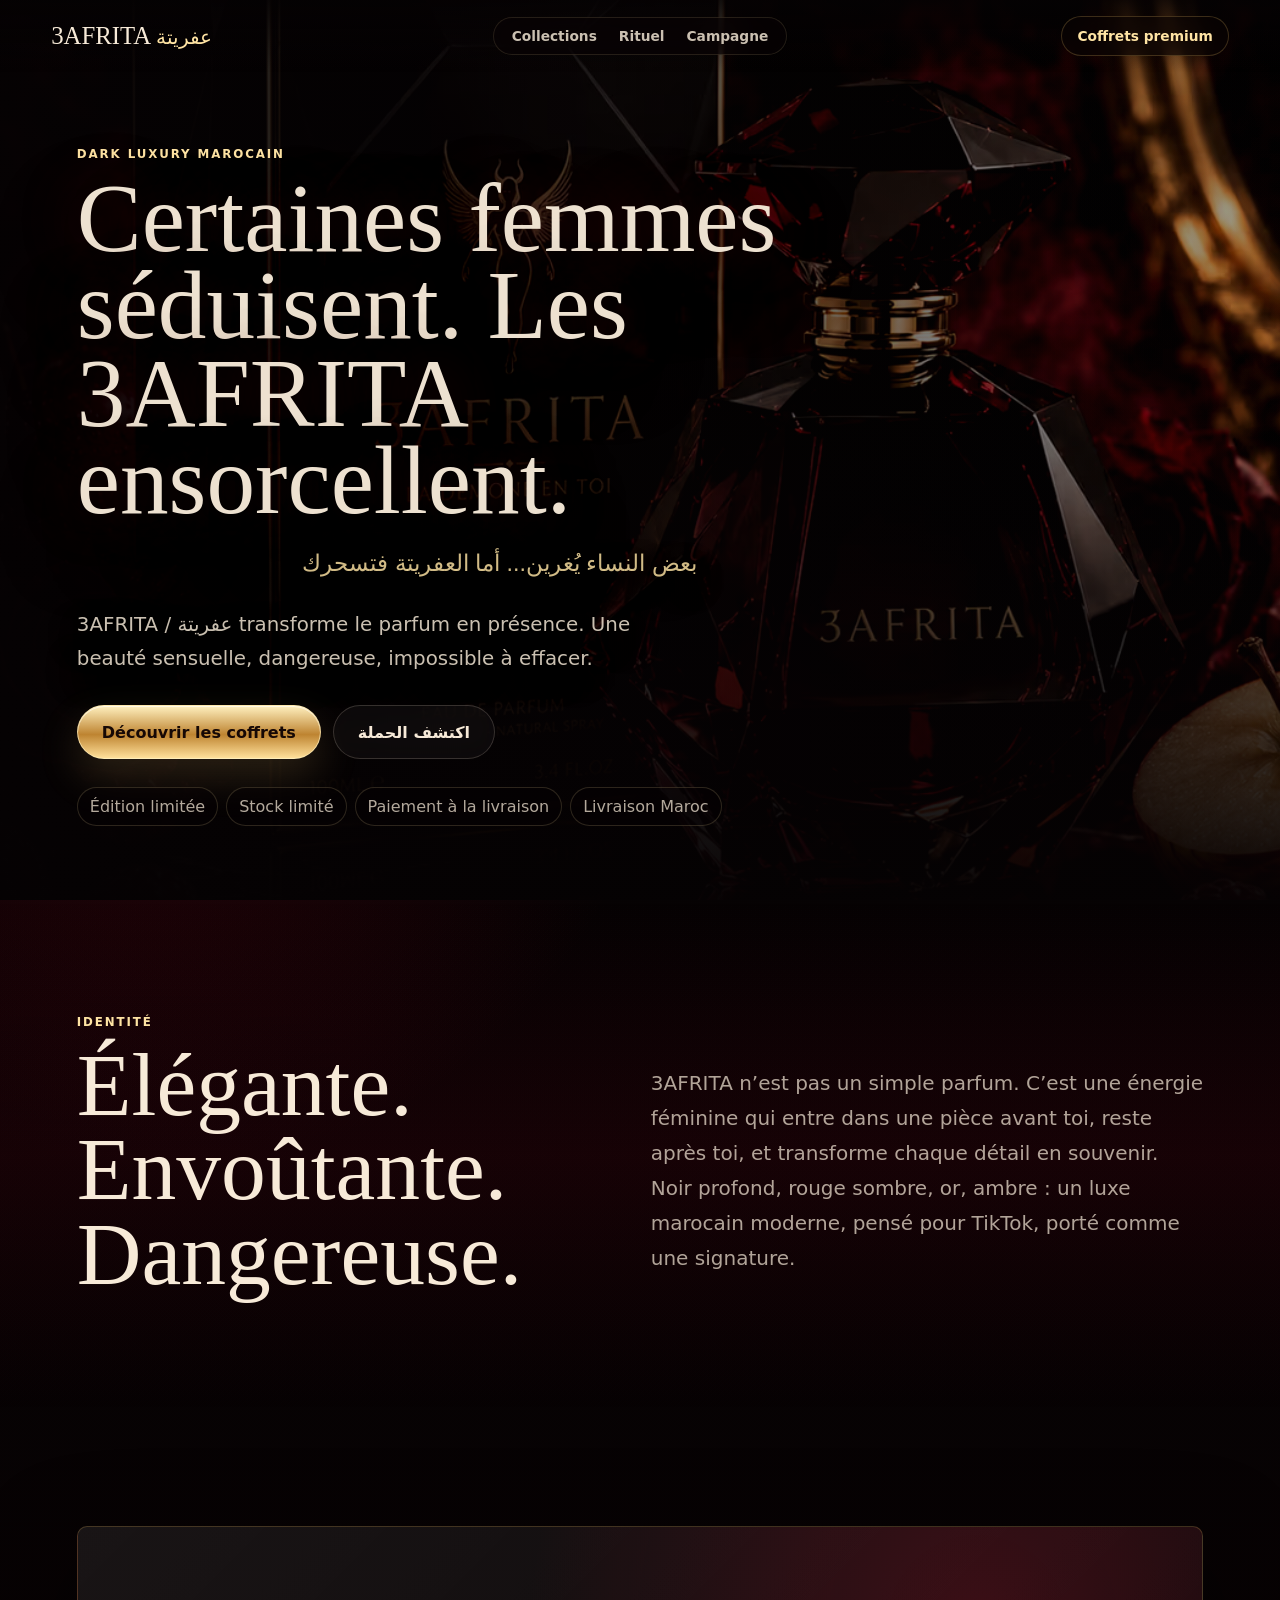
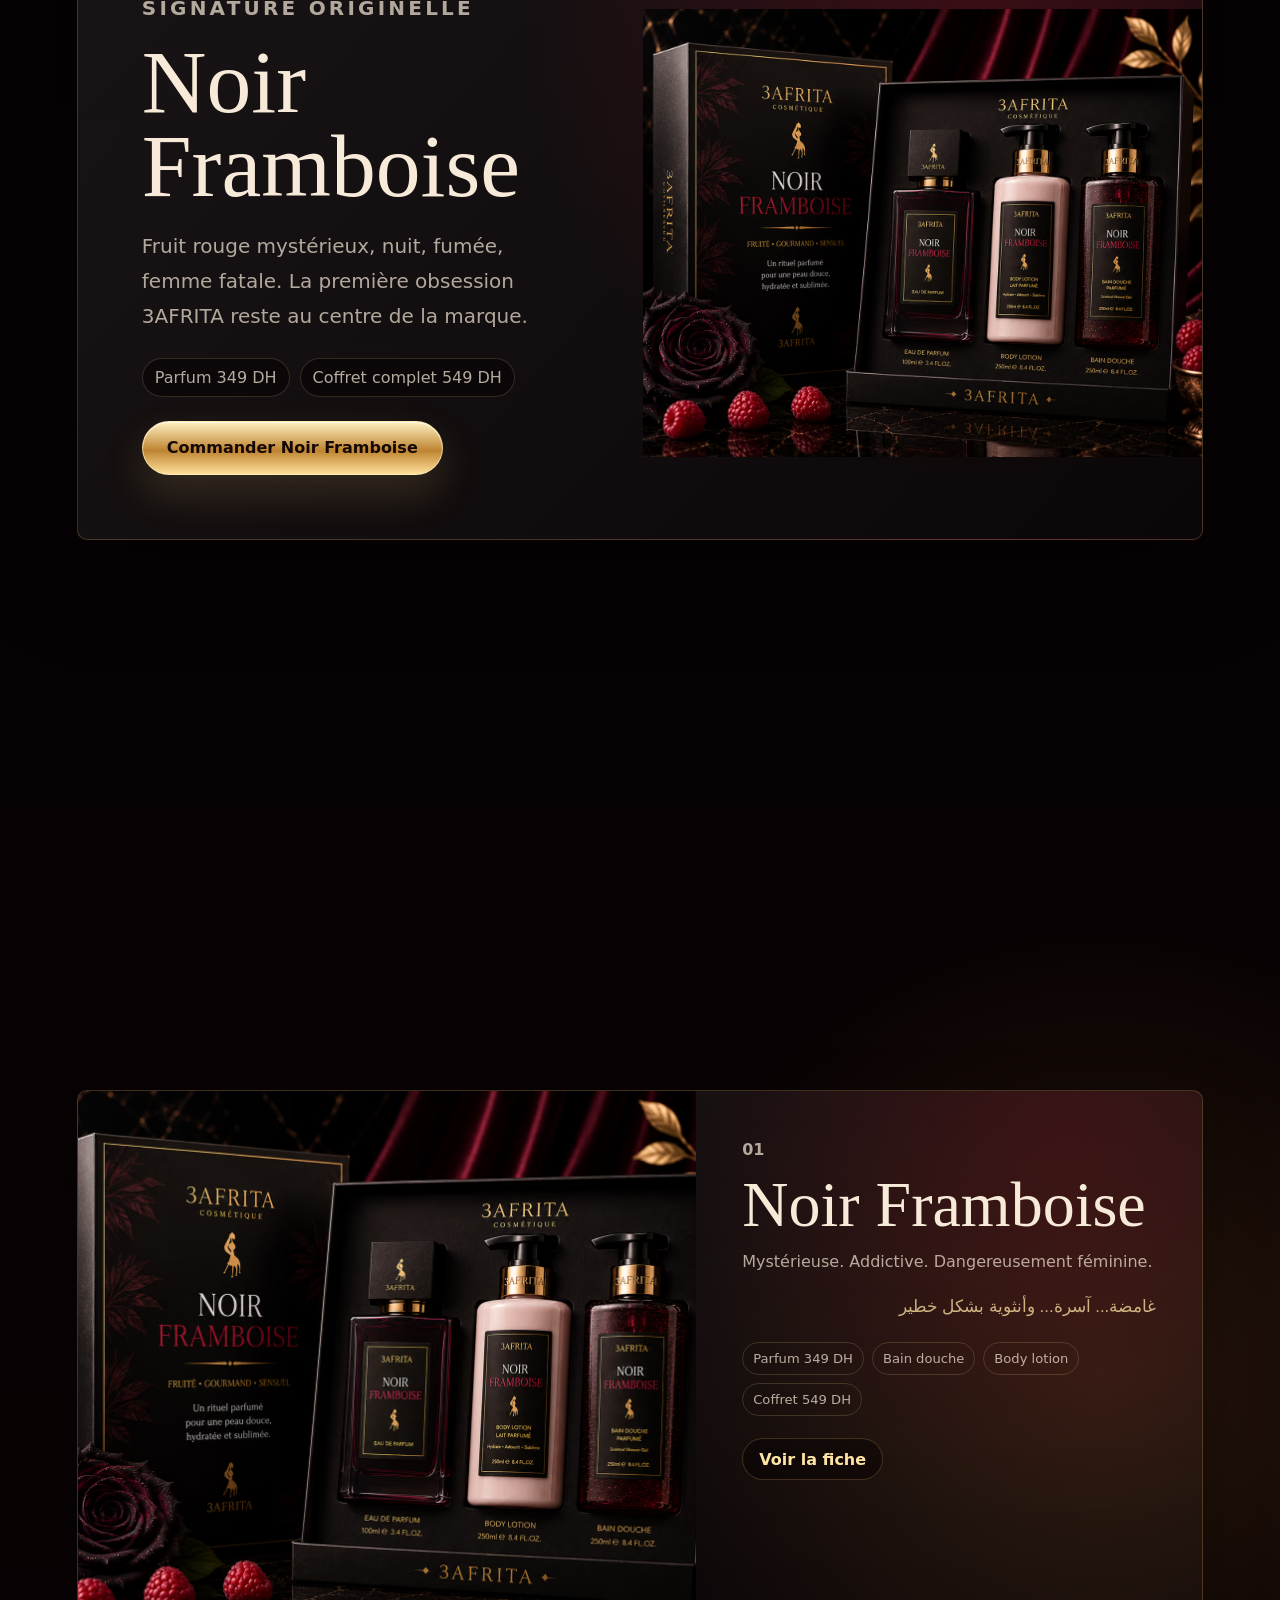
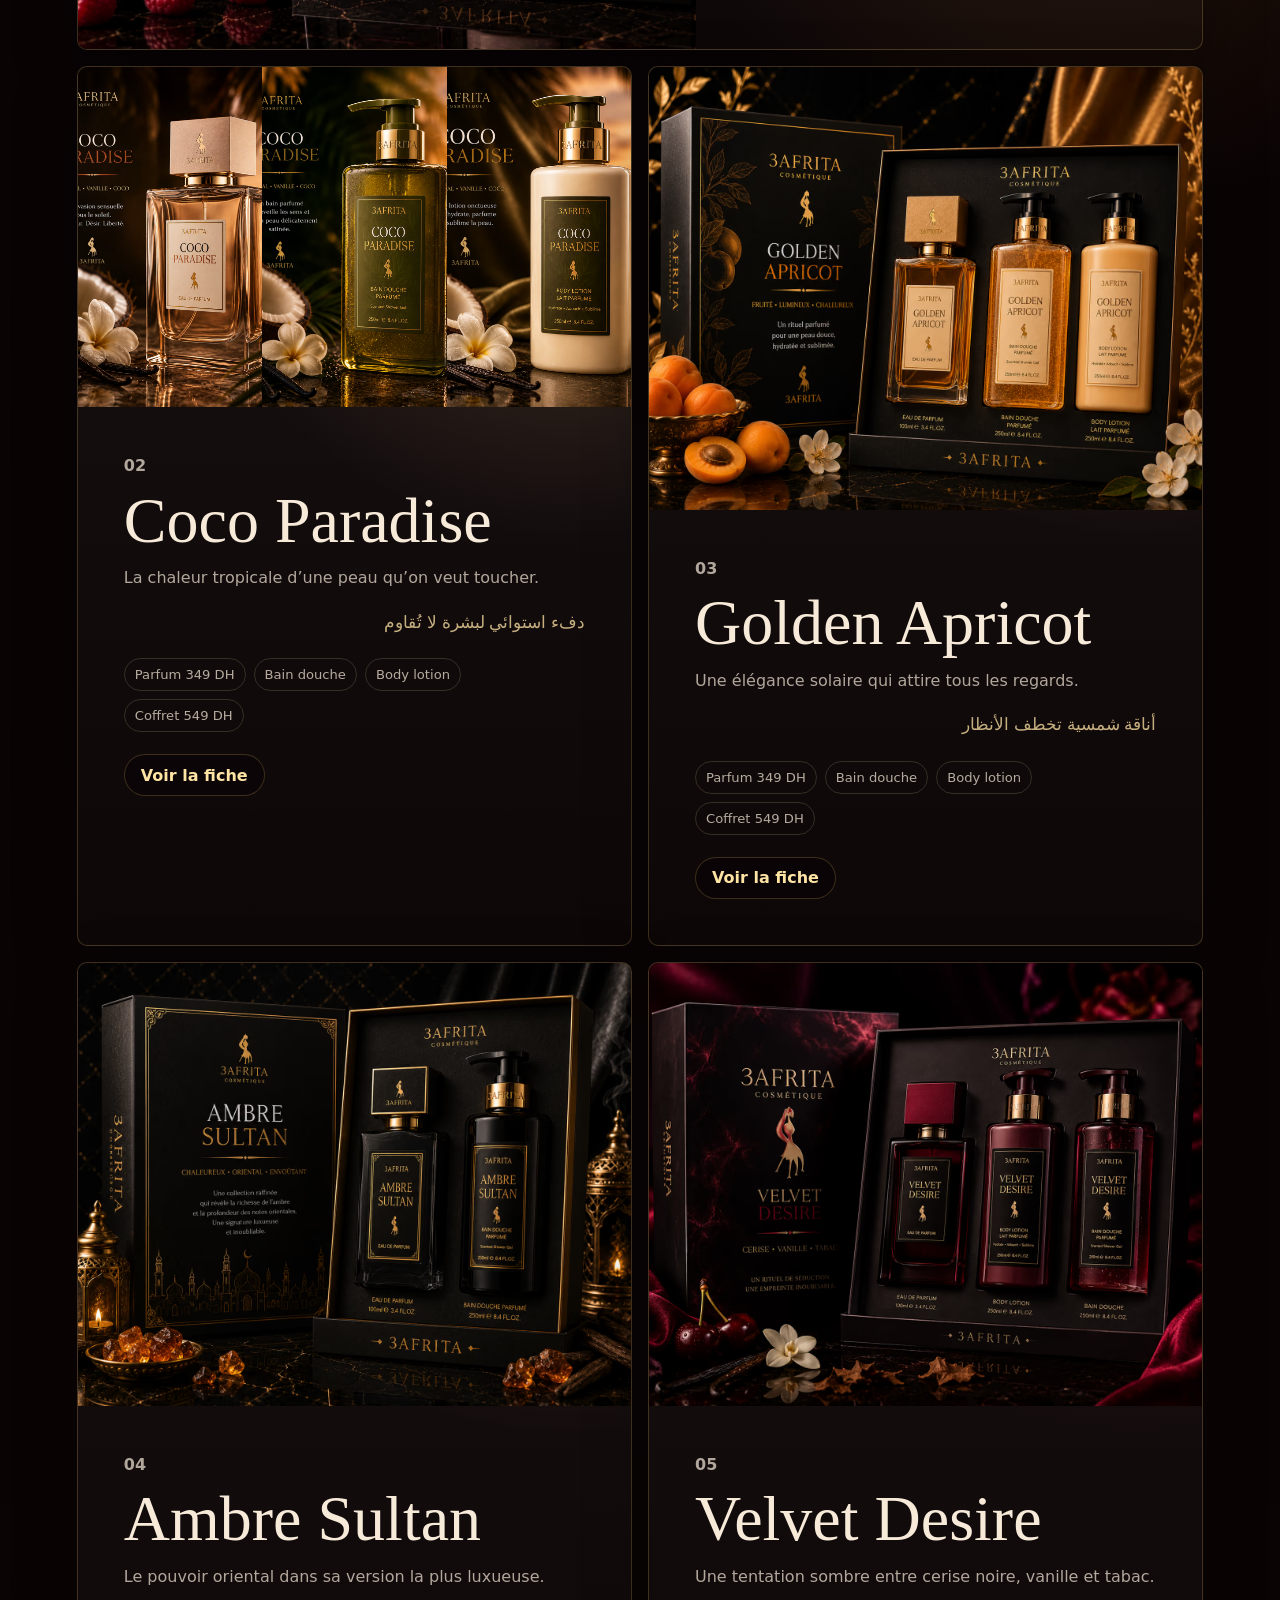
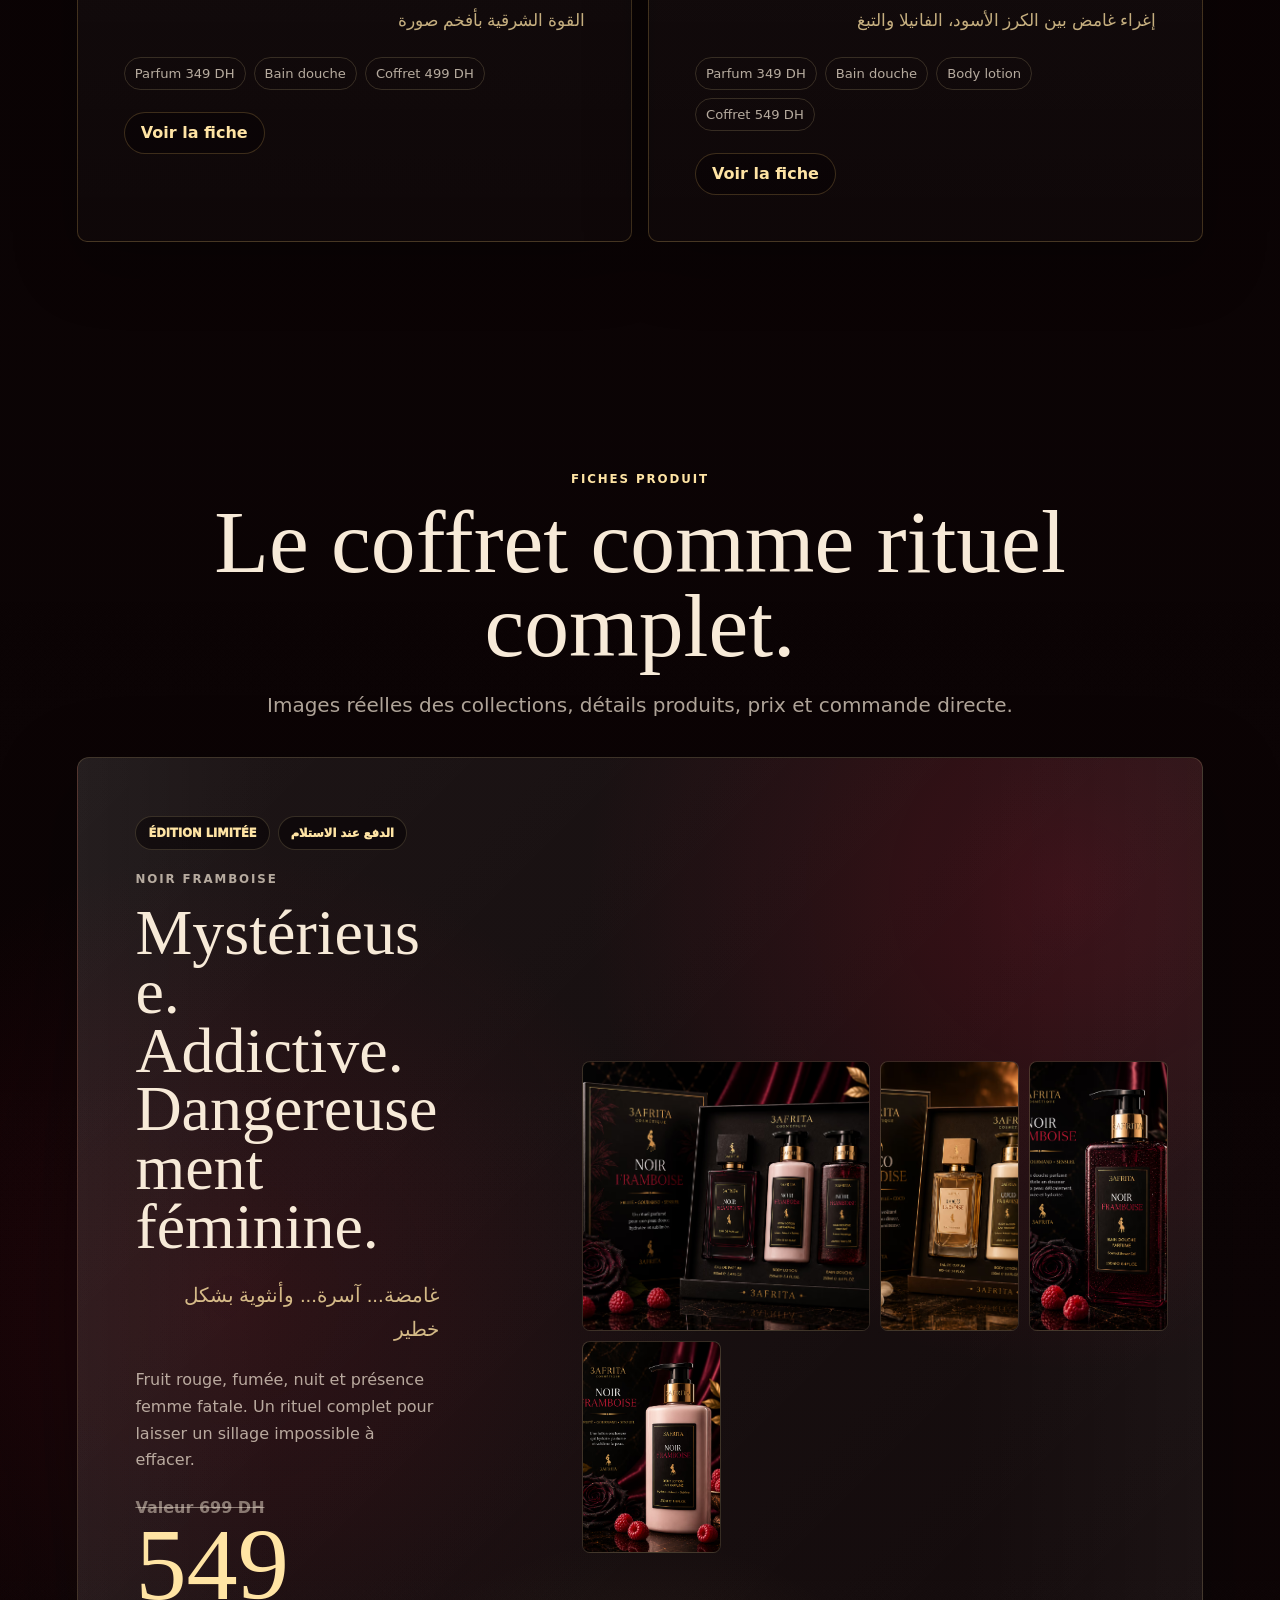
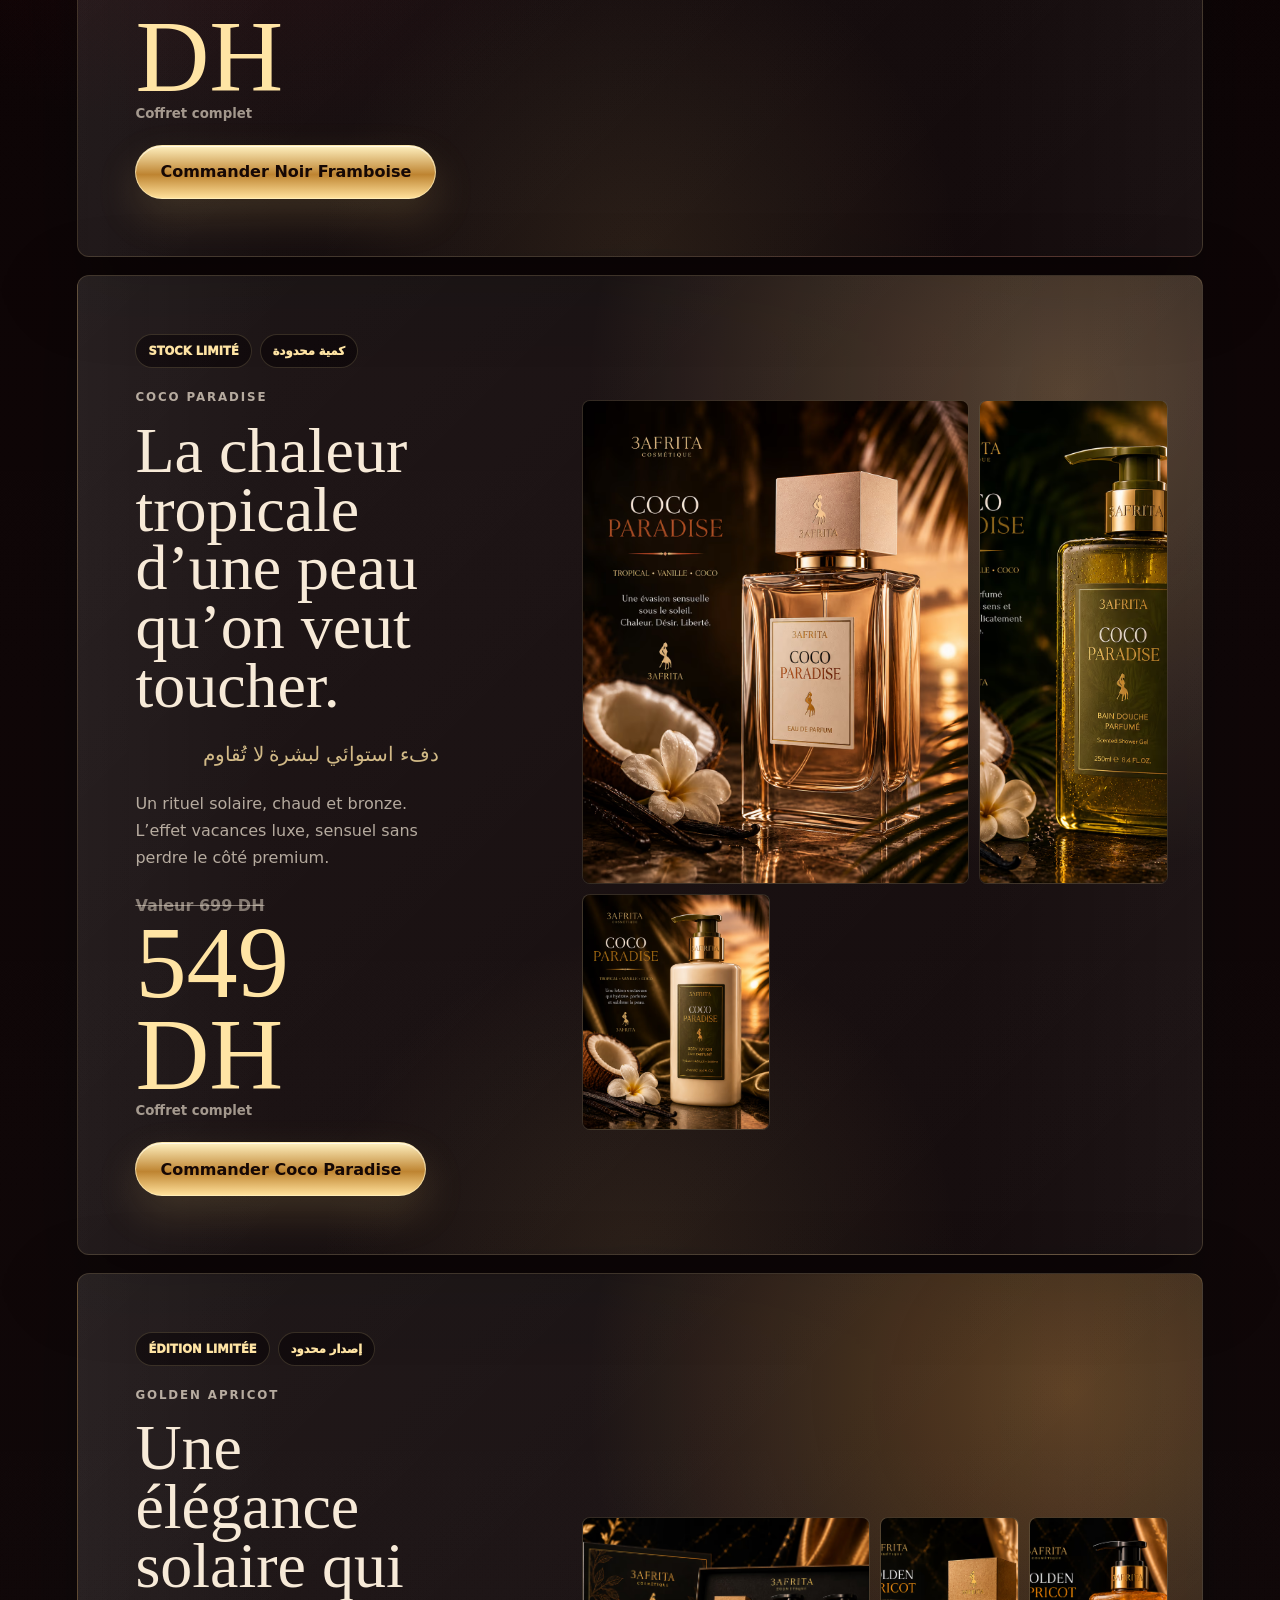
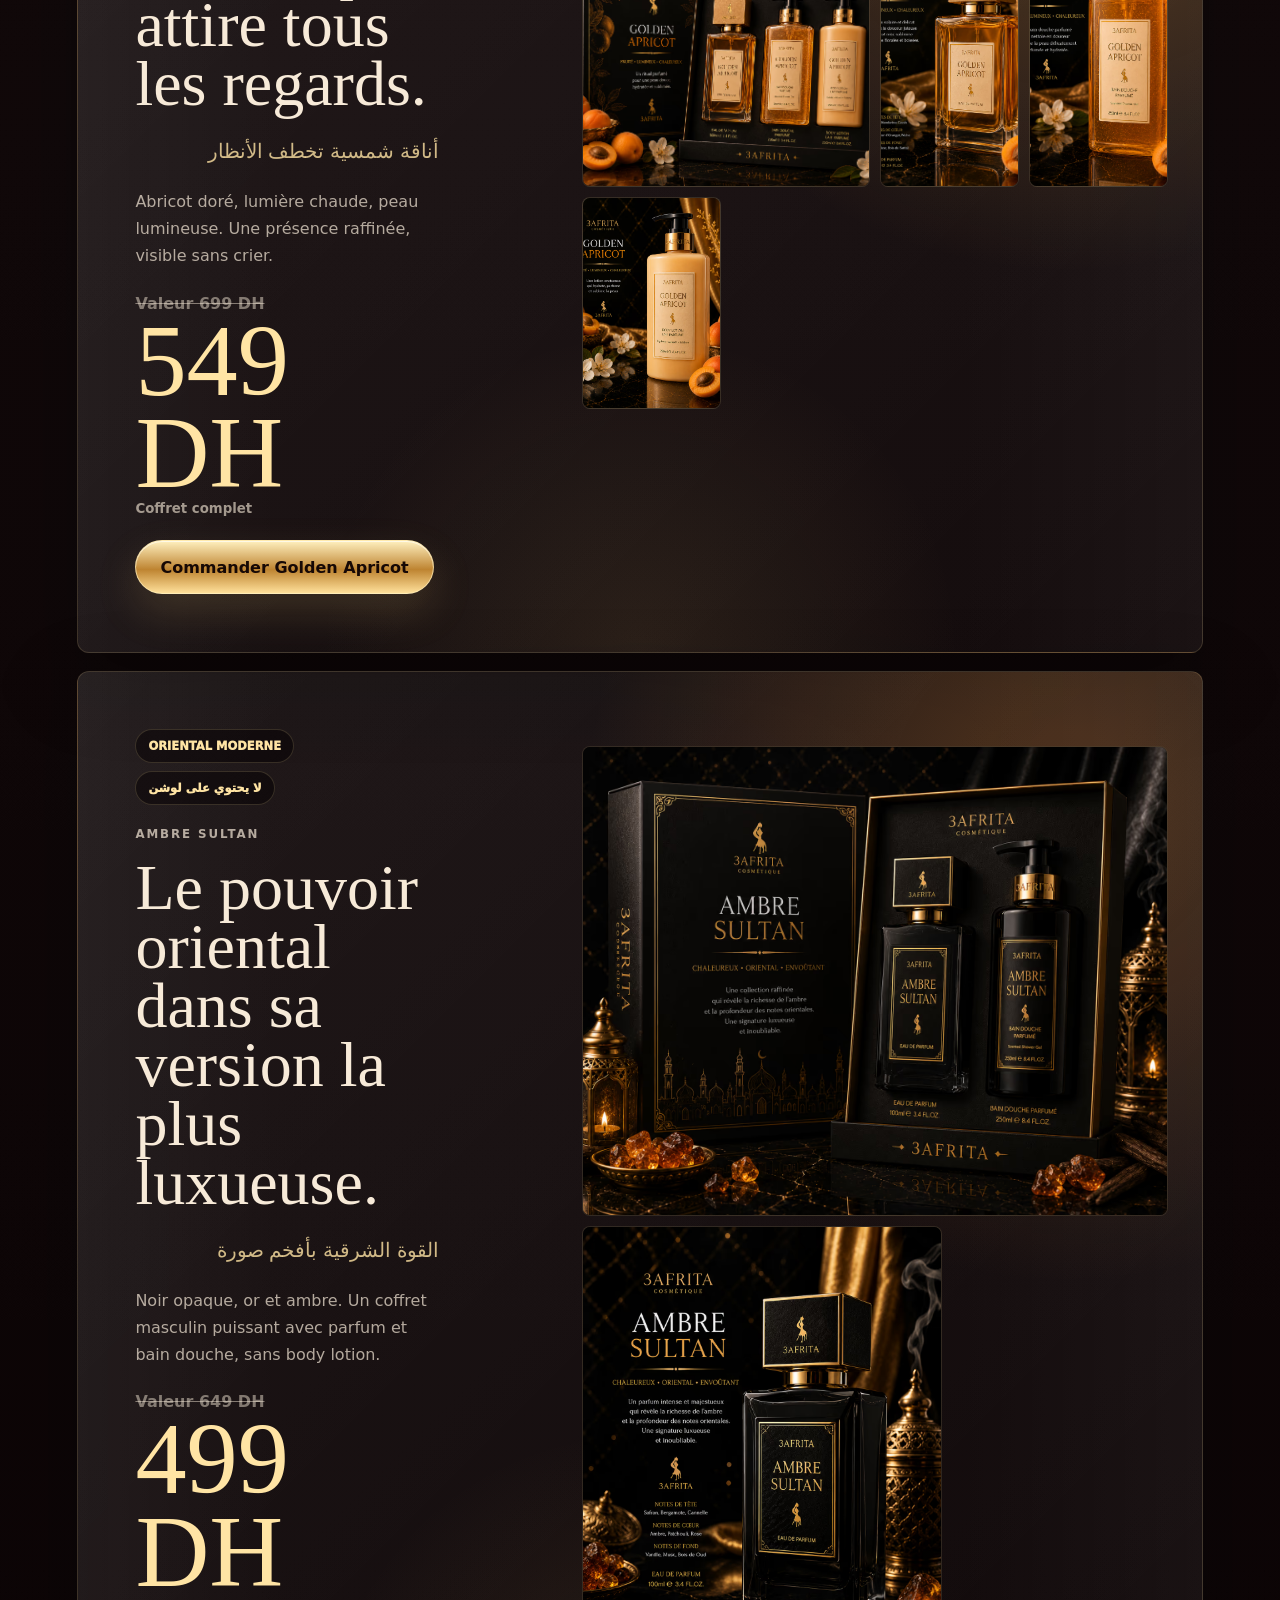
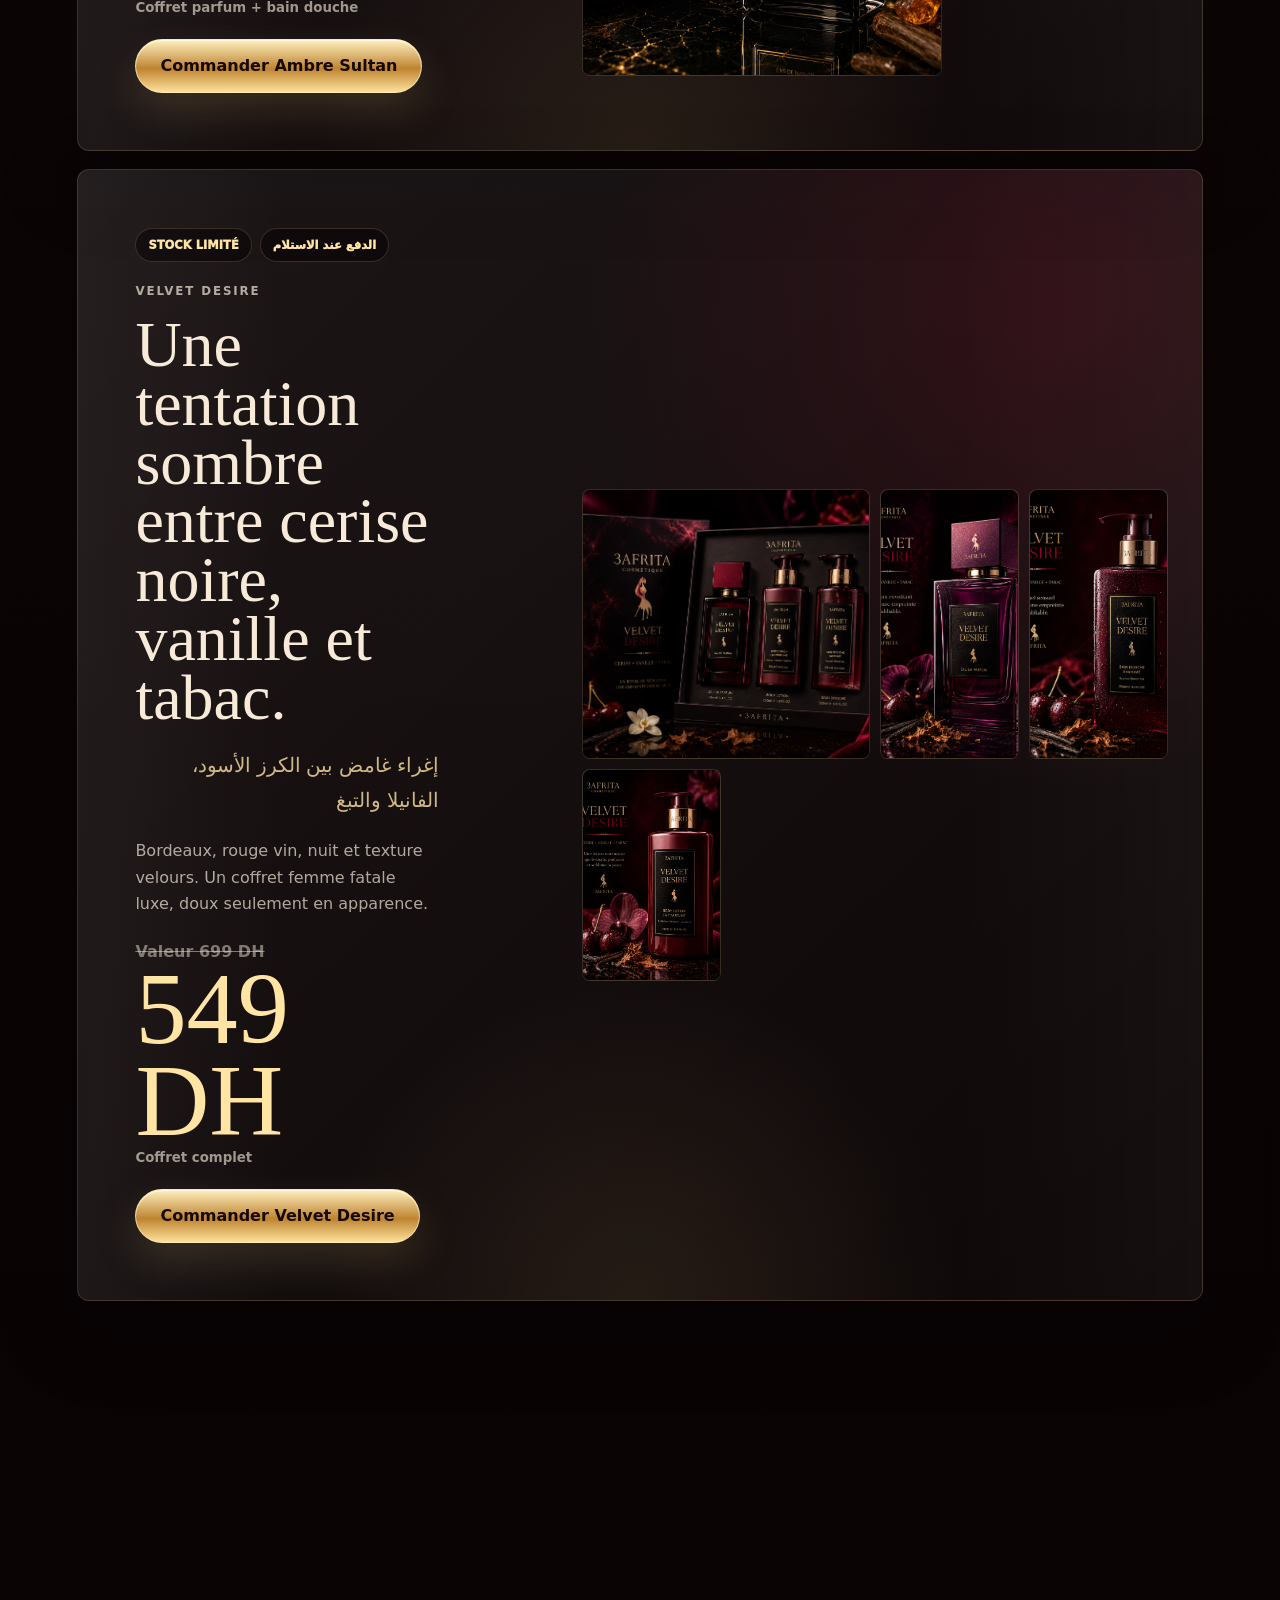
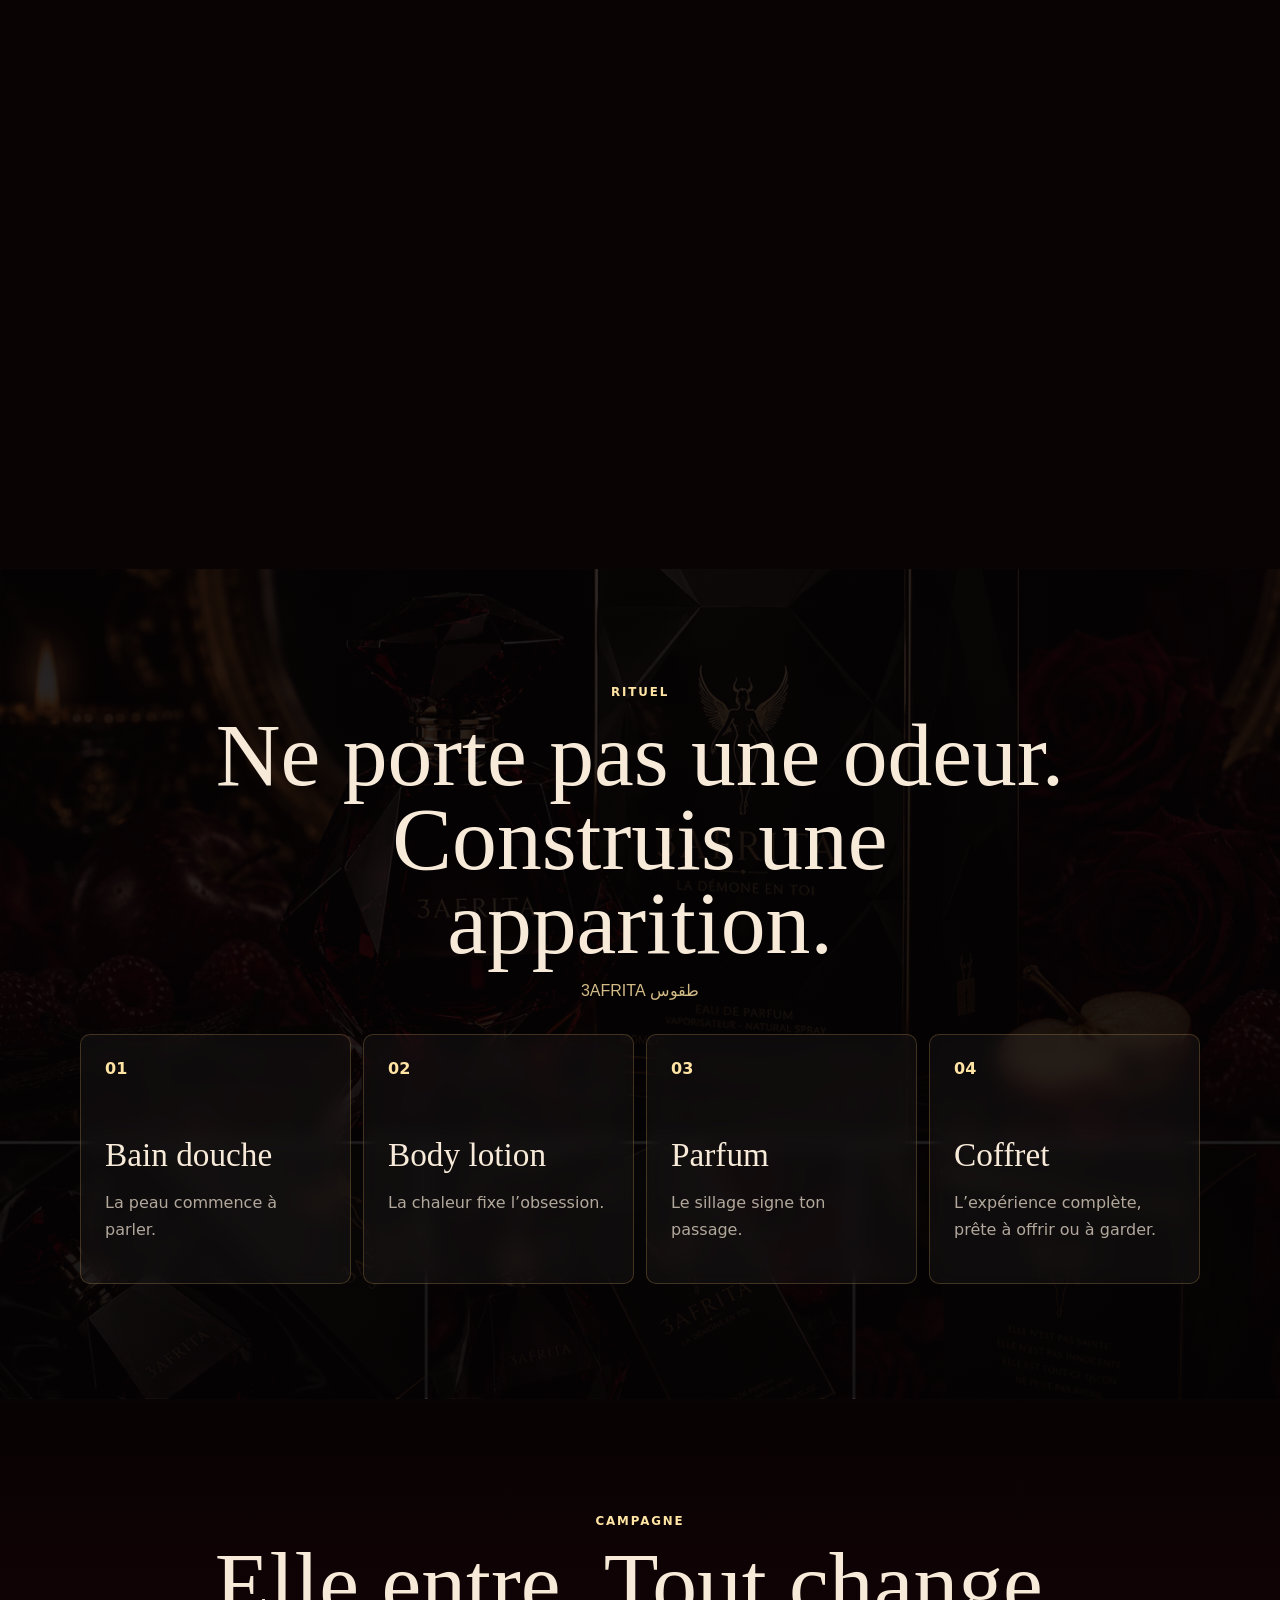
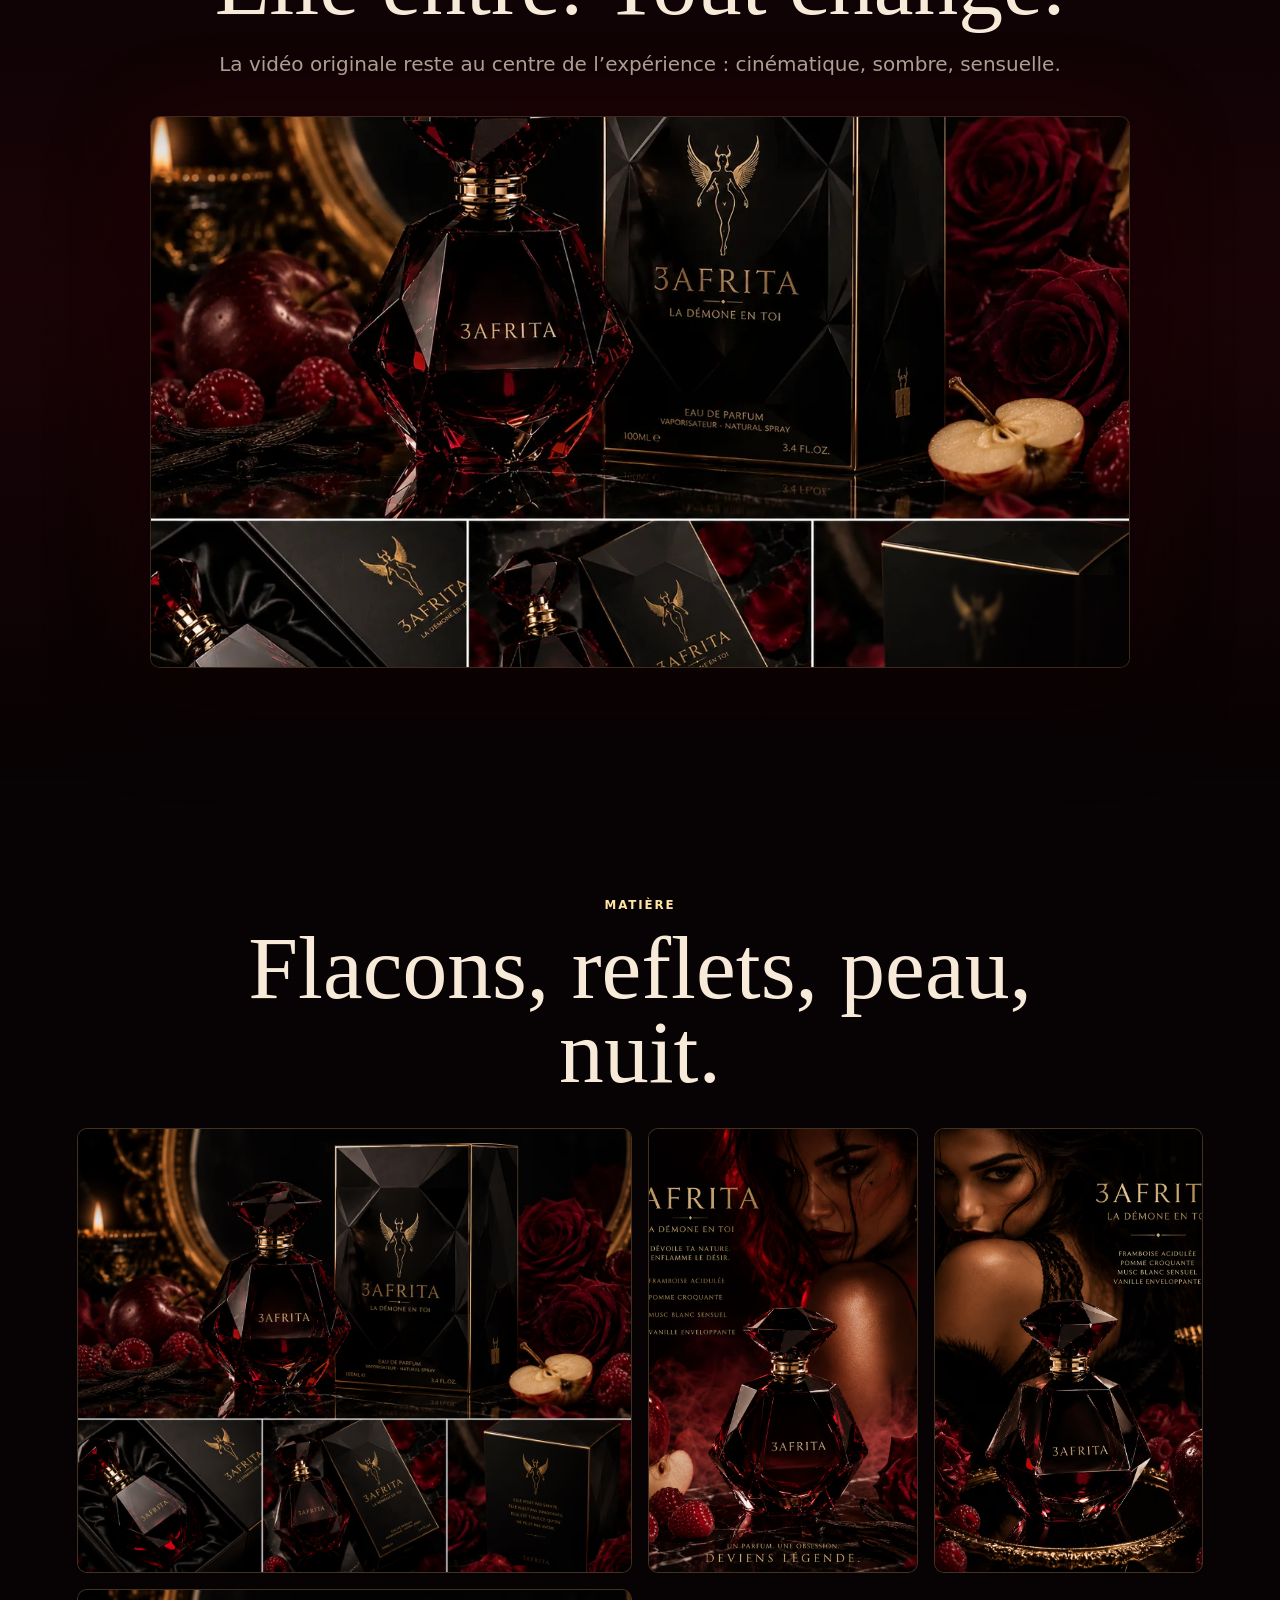
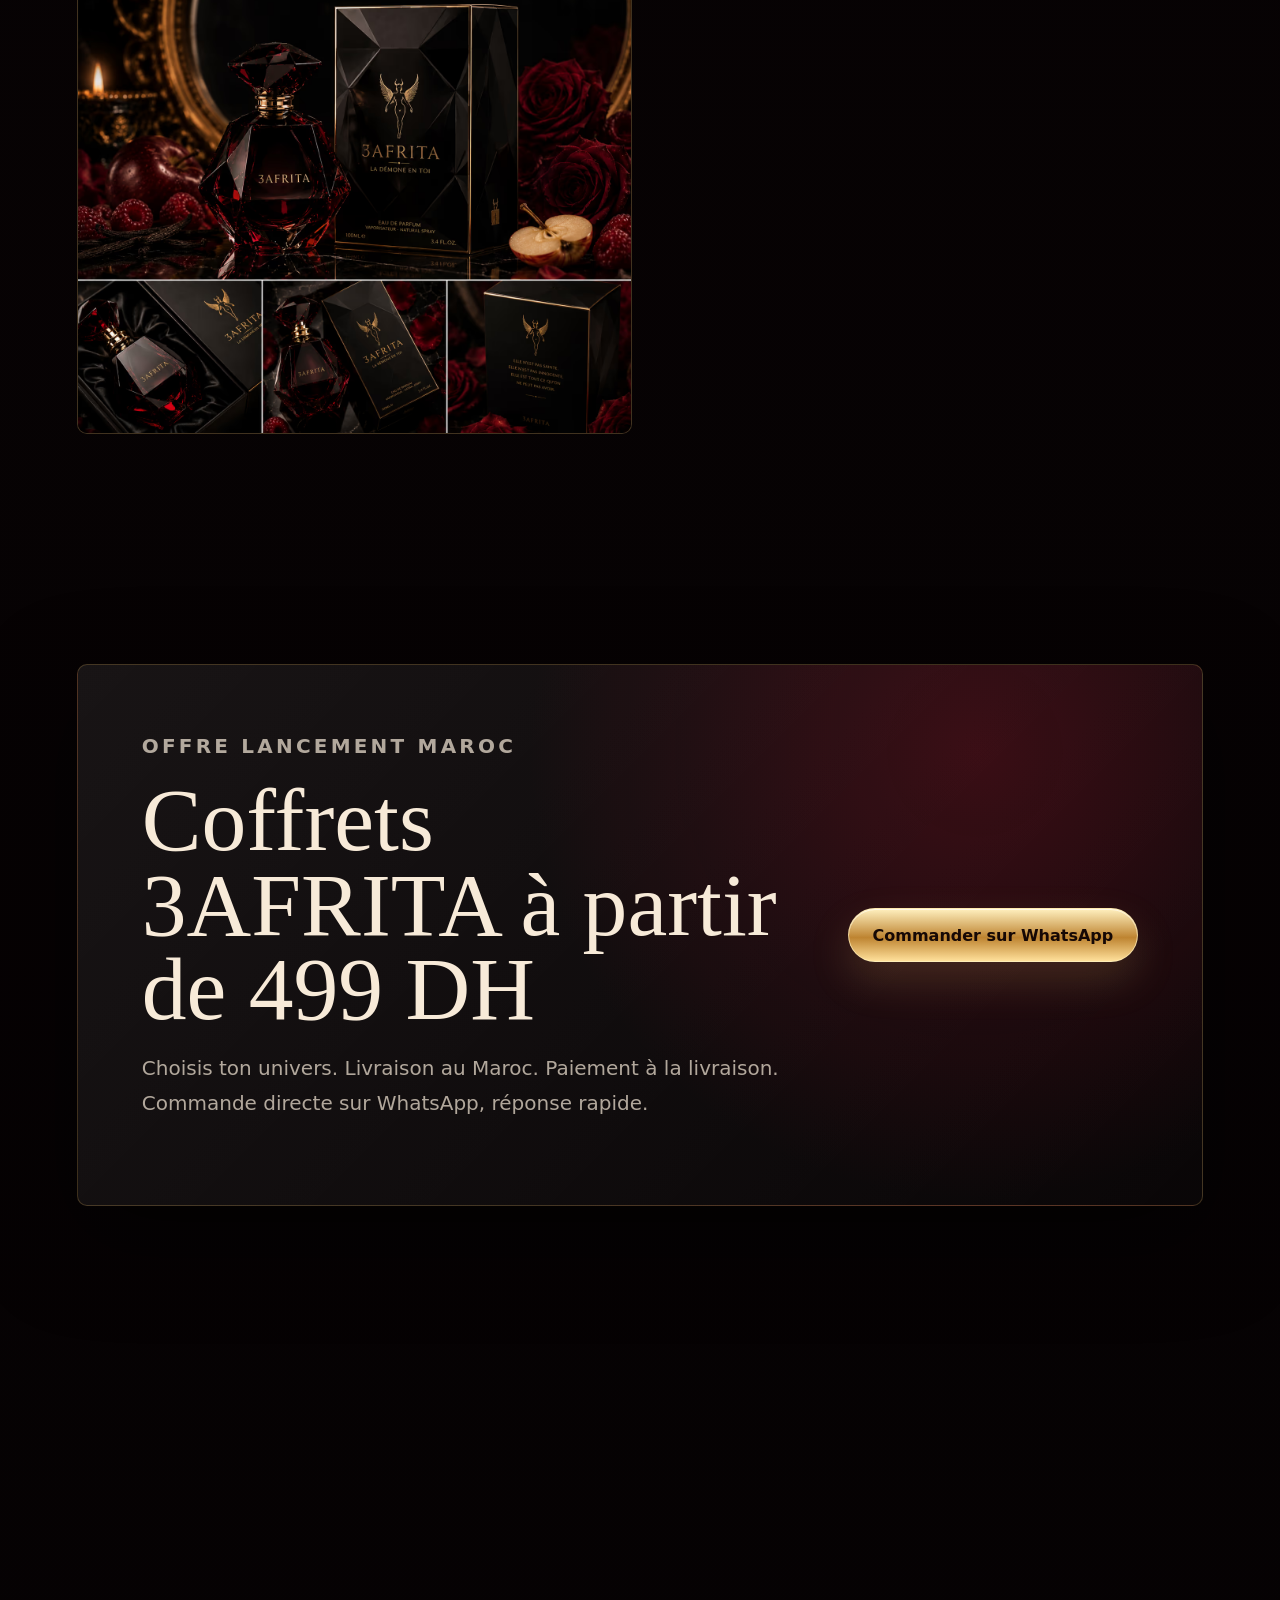
==== commit 7028e1ac: "Add premium product dossiers" ====
--- a/index.html
+++ b/index.html
@@ -6,12 +6,12 @@
     <title>3AFRITA | Cosmétiques dark luxury marocains</title>
     <meta
       name="description"
-      content="3AFRITA est une marque cosmétique marocaine premium : parfums, bains douche, body lotions et coffrets dark luxury. Coffrets à 299 DH, livraison Maroc."
+      content="3AFRITA est une marque cosmétique marocaine premium : parfums, bains douche, body lotions et coffrets dark luxury. Coffrets complets à partir de 499 DH, livraison Maroc."
     />
     <meta name="theme-color" content="#050203" />
     <link rel="canonical" href="https://3afrita.com/" />
     <meta property="og:title" content="3AFRITA | عفريتة" />
-    <meta property="og:description" content="La femme impossible à oublier. Dark luxury marocain, coffrets à 299 DH." />
+    <meta property="og:description" content="Certaines femmes séduisent. Les 3AFRITA ensorcellent. Dark luxury marocain, coffrets premium." />
     <meta property="og:type" content="website" />
     <meta property="og:url" content="https://3afrita.com/" />
     <meta property="og:image" content="https://3afrita.com/assets/collections/optimized/noir-framboise-coffret.webp" />
@@ -30,7 +30,7 @@
         <a href="#rituel">Rituel</a>
         <a href="#campagne">Campagne</a>
       </nav>
-      <a class="header-cta" href="#collections">Coffrets 299 DH</a>
+      <a class="header-cta" href="#collections">Coffrets premium</a>
     </header>
 
     <main id="top">
@@ -43,17 +43,18 @@
         <div class="hero-shade" aria-hidden="true"></div>
         <div class="hero-content reveal">
           <p class="eyebrow">Dark luxury marocain</p>
-          <h1 id="hero-title">La femme impossible à oublier.</h1>
+          <h1 id="hero-title">Certaines femmes séduisent. Les 3AFRITA ensorcellent.</h1>
+          <p class="tagline ar">بعض النساء يُغرين... أما العفريتة فتسحرك</p>
           <p class="tagline">3AFRITA / عفريتة transforme le parfum en présence. Une beauté sensuelle, dangereuse, impossible à effacer.</p>
           <div class="hero-actions">
             <a class="btn btn-primary" href="#collections">Découvrir les coffrets</a>
-            <a class="btn btn-ghost" href="#campagne">Voir la campagne</a>
+            <a class="btn btn-ghost" href="#campagne">اكتشف الحملة</a>
           </div>
           <div class="hero-proof" aria-label="Preuves de marque">
-            <span>Parfums</span>
-            <span>Bains douche</span>
-            <span>Body lotions</span>
-            <span>Coffrets 299 DH</span>
+            <span>Édition limitée</span>
+            <span>Stock limité</span>
+            <span>Paiement à la livraison</span>
+            <span>Livraison Maroc</span>
           </div>
         </div>
       </section>
@@ -79,10 +80,10 @@
             <h2 id="signature-title">Noir Framboise</h2>
             <p>Fruit rouge mystérieux, nuit, fumée, femme fatale. La première obsession 3AFRITA reste au centre de la marque.</p>
             <div class="price-row">
-              <span>Parfum 149 DH</span>
-              <span>Coffret 299 DH</span>
-            </div>
-            <a class="btn btn-primary" href="https://wa.me/212607284660?text=Bonjour%2C%20je%20veux%20commander%20le%20coffret%203AFRITA%20Noir%20Framboise%20%C3%A0%20299%20DH." target="_blank" rel="noopener">Commander Noir Framboise</a>
+              <span>Parfum 349 DH</span>
+              <span>Coffret complet 549 DH</span>
+            </div>
+            <a class="btn btn-primary" href="https://wa.me/212607284660?text=Bonjour%2C%20je%20veux%20commander%20le%20coffret%203AFRITA%20Noir%20Framboise%20%C3%A0%20549%20DH." target="_blank" rel="noopener">Commander Noir Framboise</a>
           </div>
           <picture class="signature-product">
             <source srcset="./assets/collections/optimized/noir-framboise-coffret.avif" type="image/avif" />
@@ -96,7 +97,7 @@
         <div class="section-heading reveal">
           <p class="eyebrow">Collections</p>
           <h2 id="collections-title">Cinq univers. Une seule aura.</h2>
-          <p>Choisis ton sillage, ton rituel, ton danger. Les coffrets complets sont à 299 DH.</p>
+          <p>Chaque collection est une identité : parfum, bain douche, lotion et coffret complet selon l’univers.</p>
         </div>
 
         <div class="collection-grid">
@@ -111,11 +112,12 @@
             <div class="collection-body">
               <p class="collection-index">01</p>
               <h3>Noir Framboise</h3>
-              <p>Fruit rouge mystérieux, fumée, séduction dangereuse. La femme fatale de nuit.</p>
-              <ul>
-                <li>Parfum</li><li>Bain douche</li><li>Body lotion</li><li>Coffret complet</li>
-              </ul>
-              <a class="mini-cta" href="https://wa.me/212607284660?text=Bonjour%2C%20je%20veux%20commander%20Noir%20Framboise%203AFRITA." target="_blank" rel="noopener">Commander</a>
+              <p>Mystérieuse. Addictive. Dangereusement féminine.</p>
+              <p class="ar">غامضة... آسرة... وأنثوية بشكل خطير</p>
+              <ul>
+                <li>Parfum 349 DH</li><li>Bain douche</li><li>Body lotion</li><li>Coffret 549 DH</li>
+              </ul>
+              <a class="mini-cta" href="#fiche-noir">Voir la fiche</a>
             </div>
           </article>
 
@@ -137,11 +139,12 @@
             <div class="collection-body">
               <p class="collection-index">02</p>
               <h3>Coco Paradise</h3>
-              <p>Peau chaude, sensualité solaire, luxe vacances. Une aura tropicale, jamais innocente.</p>
-              <ul>
-                <li>Parfum</li><li>Bain douche</li><li>Body lotion</li><li>Coffret complet</li>
-              </ul>
-              <a class="mini-cta" href="https://wa.me/212607284660?text=Bonjour%2C%20je%20veux%20commander%20Coco%20Paradise%203AFRITA." target="_blank" rel="noopener">Commander</a>
+              <p>La chaleur tropicale d’une peau qu’on veut toucher.</p>
+              <p class="ar">دفء استوائي لبشرة لا تُقاوم</p>
+              <ul>
+                <li>Parfum 349 DH</li><li>Bain douche</li><li>Body lotion</li><li>Coffret 549 DH</li>
+              </ul>
+              <a class="mini-cta" href="#fiche-coco">Voir la fiche</a>
             </div>
           </article>
 
@@ -156,11 +159,12 @@
             <div class="collection-body">
               <p class="collection-index">03</p>
               <h3>Golden Apricot</h3>
-              <p>Or, abricot doré, peau lumineuse. Le luxe solaire avec une élégance nette.</p>
-              <ul>
-                <li>Parfum</li><li>Bain douche</li><li>Body lotion</li><li>Coffret complet</li>
-              </ul>
-              <a class="mini-cta" href="https://wa.me/212607284660?text=Bonjour%2C%20je%20veux%20commander%20Golden%20Apricot%203AFRITA." target="_blank" rel="noopener">Commander</a>
+              <p>Une élégance solaire qui attire tous les regards.</p>
+              <p class="ar">أناقة شمسية تخطف الأنظار</p>
+              <ul>
+                <li>Parfum 349 DH</li><li>Bain douche</li><li>Body lotion</li><li>Coffret 549 DH</li>
+              </ul>
+              <a class="mini-cta" href="#fiche-apricot">Voir la fiche</a>
             </div>
           </article>
 
@@ -175,11 +179,12 @@
             <div class="collection-body">
               <p class="collection-index">04</p>
               <h3>Ambre Sultan</h3>
-              <p>Oriental masculin, ambre, puissance noire. Un luxe arabe moderne, dense et chaud.</p>
-              <ul>
-                <li>Parfum</li><li>Bain douche</li><li>Coffret complet</li>
-              </ul>
-              <a class="mini-cta" href="https://wa.me/212607284660?text=Bonjour%2C%20je%20veux%20commander%20Ambre%20Sultan%203AFRITA." target="_blank" rel="noopener">Commander</a>
+              <p>Le pouvoir oriental dans sa version la plus luxueuse.</p>
+              <p class="ar">القوة الشرقية بأفخم صورة</p>
+              <ul>
+                <li>Parfum 349 DH</li><li>Bain douche</li><li>Coffret 499 DH</li>
+              </ul>
+              <a class="mini-cta" href="#fiche-ambre">Voir la fiche</a>
             </div>
           </article>
 
@@ -194,13 +199,122 @@
             <div class="collection-body">
               <p class="collection-index">05</p>
               <h3>Velvet Desire</h3>
-              <p>Cerise noire, vanille, tabac. Une sensualité nocturne, douce seulement en apparence.</p>
-              <ul>
-                <li>Parfum</li><li>Bain douche</li><li>Body lotion</li><li>Coffret complet</li>
-              </ul>
-              <a class="mini-cta" href="https://wa.me/212607284660?text=Bonjour%2C%20je%20veux%20commander%20Velvet%20Desire%203AFRITA." target="_blank" rel="noopener">Commander</a>
-            </div>
-          </article>
+              <p>Une tentation sombre entre cerise noire, vanille et tabac.</p>
+              <p class="ar">إغراء غامض بين الكرز الأسود، الفانيلا والتبغ</p>
+              <ul>
+                <li>Parfum 349 DH</li><li>Bain douche</li><li>Body lotion</li><li>Coffret 549 DH</li>
+              </ul>
+              <a class="mini-cta" href="#fiche-velvet">Voir la fiche</a>
+            </div>
+          </article>
+        </div>
+      </section>
+
+      <section class="product-dossiers section-pad" aria-labelledby="dossiers-title">
+        <div class="section-heading reveal">
+          <p class="eyebrow">Fiches produit</p>
+          <h2 id="dossiers-title">Le coffret comme rituel complet.</h2>
+          <p>Images réelles des collections, détails produits, prix et commande directe.</p>
+        </div>
+
+        <article class="product-dossier noir reveal" id="fiche-noir">
+          <div class="dossier-copy">
+            <div class="badge-row"><span>ÉDITION LIMITÉE</span><span>الدفع عند الاستلام</span></div>
+            <p class="eyebrow">Noir Framboise</p>
+            <h3>Mystérieuse. Addictive. Dangereusement féminine.</h3>
+            <p class="ar">غامضة... آسرة... وأنثوية بشكل خطير</p>
+            <p>Fruit rouge, fumée, nuit et présence femme fatale. Un rituel complet pour laisser un sillage impossible à effacer.</p>
+            <div class="price-block"><span>Valeur 699 DH</span><strong>549 DH</strong><small>Coffret complet</small></div>
+            <a class="btn btn-primary" href="https://wa.me/212607284660?text=Bonjour%2C%20je%20veux%20commander%20le%20coffret%20Noir%20Framboise%203AFRITA%20%C3%A0%20549%20DH." target="_blank" rel="noopener">Commander Noir Framboise</a>
+          </div>
+          <div class="product-strip">
+            <picture><source srcset="./assets/collections/optimized/noir-framboise-coffret.avif" type="image/avif" /><img src="./assets/collections/optimized/noir-framboise-coffret.webp" alt="Coffret Noir Framboise 3AFRITA" loading="lazy" /></picture>
+            <picture><source srcset="./assets/collections/optimized/noir-framboise-parfum.avif" type="image/avif" /><img src="./assets/collections/optimized/noir-framboise-parfum.webp" alt="Parfum Noir Framboise 3AFRITA" loading="lazy" /></picture>
+            <picture><source srcset="./assets/collections/optimized/noir-framboise-bain-douche.avif" type="image/avif" /><img src="./assets/collections/optimized/noir-framboise-bain-douche.webp" alt="Bain douche Noir Framboise 3AFRITA" loading="lazy" /></picture>
+            <picture><source srcset="./assets/collections/optimized/noir-framboise-body-lotion.avif" type="image/avif" /><img src="./assets/collections/optimized/noir-framboise-body-lotion.webp" alt="Body lotion Noir Framboise 3AFRITA" loading="lazy" /></picture>
+          </div>
+        </article>
+
+        <article class="product-dossier coco reveal" id="fiche-coco">
+          <div class="dossier-copy">
+            <div class="badge-row"><span>Stock limité</span><span>كمية محدودة</span></div>
+            <p class="eyebrow">Coco Paradise</p>
+            <h3>La chaleur tropicale d’une peau qu’on veut toucher.</h3>
+            <p class="ar">دفء استوائي لبشرة لا تُقاوم</p>
+            <p>Un rituel solaire, chaud et bronze. L’effet vacances luxe, sensuel sans perdre le côté premium.</p>
+            <div class="price-block"><span>Valeur 699 DH</span><strong>549 DH</strong><small>Coffret complet</small></div>
+            <a class="btn btn-primary" href="https://wa.me/212607284660?text=Bonjour%2C%20je%20veux%20commander%20le%20coffret%20Coco%20Paradise%203AFRITA%20%C3%A0%20549%20DH." target="_blank" rel="noopener">Commander Coco Paradise</a>
+          </div>
+          <div class="product-strip">
+            <picture><source srcset="./assets/collections/optimized/coco-paradise-parfum.avif" type="image/avif" /><img src="./assets/collections/optimized/coco-paradise-parfum.webp" alt="Parfum Coco Paradise 3AFRITA" loading="lazy" /></picture>
+            <picture><source srcset="./assets/collections/optimized/coco-paradise-bain-douche.avif" type="image/avif" /><img src="./assets/collections/optimized/coco-paradise-bain-douche.webp" alt="Bain douche Coco Paradise 3AFRITA" loading="lazy" /></picture>
+            <picture><source srcset="./assets/collections/optimized/coco-paradise-body-lotion.avif" type="image/avif" /><img src="./assets/collections/optimized/coco-paradise-body-lotion.webp" alt="Body lotion Coco Paradise 3AFRITA" loading="lazy" /></picture>
+          </div>
+        </article>
+
+        <article class="product-dossier apricot reveal" id="fiche-apricot">
+          <div class="dossier-copy">
+            <div class="badge-row"><span>ÉDITION LIMITÉE</span><span>إصدار محدود</span></div>
+            <p class="eyebrow">Golden Apricot</p>
+            <h3>Une élégance solaire qui attire tous les regards.</h3>
+            <p class="ar">أناقة شمسية تخطف الأنظار</p>
+            <p>Abricot doré, lumière chaude, peau lumineuse. Une présence raffinée, visible sans crier.</p>
+            <div class="price-block"><span>Valeur 699 DH</span><strong>549 DH</strong><small>Coffret complet</small></div>
+            <a class="btn btn-primary" href="https://wa.me/212607284660?text=Bonjour%2C%20je%20veux%20commander%20le%20coffret%20Golden%20Apricot%203AFRITA%20%C3%A0%20549%20DH." target="_blank" rel="noopener">Commander Golden Apricot</a>
+          </div>
+          <div class="product-strip">
+            <picture><source srcset="./assets/collections/optimized/golden-apricot-coffret.avif" type="image/avif" /><img src="./assets/collections/optimized/golden-apricot-coffret.webp" alt="Coffret Golden Apricot 3AFRITA" loading="lazy" /></picture>
+            <picture><source srcset="./assets/collections/optimized/golden-apricot-parfum.avif" type="image/avif" /><img src="./assets/collections/optimized/golden-apricot-parfum.webp" alt="Parfum Golden Apricot 3AFRITA" loading="lazy" /></picture>
+            <picture><source srcset="./assets/collections/optimized/golden-apricot-bain-douche.avif" type="image/avif" /><img src="./assets/collections/optimized/golden-apricot-bain-douche.webp" alt="Bain douche Golden Apricot 3AFRITA" loading="lazy" /></picture>
+            <picture><source srcset="./assets/collections/optimized/golden-apricot-body-lotion.avif" type="image/avif" /><img src="./assets/collections/optimized/golden-apricot-body-lotion.webp" alt="Body lotion Golden Apricot 3AFRITA" loading="lazy" /></picture>
+          </div>
+        </article>
+
+        <article class="product-dossier ambre reveal" id="fiche-ambre">
+          <div class="dossier-copy">
+            <div class="badge-row"><span>Oriental moderne</span><span>لا يحتوي على لوشن</span></div>
+            <p class="eyebrow">Ambre Sultan</p>
+            <h3>Le pouvoir oriental dans sa version la plus luxueuse.</h3>
+            <p class="ar">القوة الشرقية بأفخم صورة</p>
+            <p>Noir opaque, or et ambre. Un coffret masculin puissant avec parfum et bain douche, sans body lotion.</p>
+            <div class="price-block"><span>Valeur 649 DH</span><strong>499 DH</strong><small>Coffret parfum + bain douche</small></div>
+            <a class="btn btn-primary" href="https://wa.me/212607284660?text=Bonjour%2C%20je%20veux%20commander%20le%20coffret%20Ambre%20Sultan%203AFRITA%20%C3%A0%20499%20DH." target="_blank" rel="noopener">Commander Ambre Sultan</a>
+          </div>
+          <div class="product-strip">
+            <picture><source srcset="./assets/collections/optimized/ambre-sultan-coffret.avif" type="image/avif" /><img src="./assets/collections/optimized/ambre-sultan-coffret.webp" alt="Coffret Ambre Sultan 3AFRITA" loading="lazy" /></picture>
+            <picture><source srcset="./assets/collections/optimized/ambre-sultan-parfum.avif" type="image/avif" /><img src="./assets/collections/optimized/ambre-sultan-parfum.webp" alt="Parfum Ambre Sultan 3AFRITA" loading="lazy" /></picture>
+          </div>
+        </article>
+
+        <article class="product-dossier velvet reveal" id="fiche-velvet">
+          <div class="dossier-copy">
+            <div class="badge-row"><span>Stock limité</span><span>الدفع عند الاستلام</span></div>
+            <p class="eyebrow">Velvet Desire</p>
+            <h3>Une tentation sombre entre cerise noire, vanille et tabac.</h3>
+            <p class="ar">إغراء غامض بين الكرز الأسود، الفانيلا والتبغ</p>
+            <p>Bordeaux, rouge vin, nuit et texture velours. Un coffret femme fatale luxe, doux seulement en apparence.</p>
+            <div class="price-block"><span>Valeur 699 DH</span><strong>549 DH</strong><small>Coffret complet</small></div>
+            <a class="btn btn-primary" href="https://wa.me/212607284660?text=Bonjour%2C%20je%20veux%20commander%20le%20coffret%20Velvet%20Desire%203AFRITA%20%C3%A0%20549%20DH." target="_blank" rel="noopener">Commander Velvet Desire</a>
+          </div>
+          <div class="product-strip">
+            <picture><source srcset="./assets/collections/optimized/velvet-desire-coffret.avif" type="image/avif" /><img src="./assets/collections/optimized/velvet-desire-coffret.webp" alt="Coffret Velvet Desire 3AFRITA" loading="lazy" /></picture>
+            <picture><source srcset="./assets/collections/optimized/velvet-desire-parfum.avif" type="image/avif" /><img src="./assets/collections/optimized/velvet-desire-parfum.webp" alt="Parfum Velvet Desire 3AFRITA" loading="lazy" /></picture>
+            <picture><source srcset="./assets/collections/optimized/velvet-desire-bain-douche.avif" type="image/avif" /><img src="./assets/collections/optimized/velvet-desire-bain-douche.webp" alt="Bain douche Velvet Desire 3AFRITA" loading="lazy" /></picture>
+            <picture><source srcset="./assets/collections/optimized/velvet-desire-body-lotion.avif" type="image/avif" /><img src="./assets/collections/optimized/velvet-desire-body-lotion.webp" alt="Body lotion Velvet Desire 3AFRITA" loading="lazy" /></picture>
+          </div>
+        </article>
+      </section>
+
+      <section class="experience section-pad" aria-labelledby="experience-title">
+        <div class="experience-inner reveal">
+          <p class="eyebrow">Expérience</p>
+          <h2 id="experience-title">3AFRITA ne se porte pas. 3AFRITA se ressent.</h2>
+          <p class="ar">3AFRITA لا يُوضع... بل يُشعر</p>
+          <div class="experience-proof">
+            <span>Déjà adopté par des centaines de femmes au Maroc</span>
+            <span>اختيار مئات النساء في المغرب</span>
+            <span>Paiement à la livraison</span>
+          </div>
         </div>
       </section>
 
@@ -208,6 +322,7 @@
         <div class="ritual-copy reveal">
           <p class="eyebrow">Rituel</p>
           <h2 id="ritual-title">Ne porte pas une odeur. Construis une apparition.</h2>
+          <p class="ar">طقوس 3AFRITA</p>
         </div>
         <div class="ritual-steps">
           <article class="ritual-step reveal"><span>01</span><h3>Bain douche</h3><p>La peau commence à parler.</p></article>
@@ -245,10 +360,10 @@
         <div class="conversion-card reveal">
           <div>
             <p class="eyebrow">Offre lancement Maroc</p>
-            <h2 id="offer-title">Coffrets 3AFRITA à 299 DH</h2>
-            <p>Choisis ton univers. Livraison au Maroc. Commande directe sur WhatsApp, réponse rapide.</p>
-          </div>
-          <a class="btn btn-primary" href="https://wa.me/212607284660?text=Bonjour%2C%20je%20veux%20commander%20un%20coffret%203AFRITA%20%C3%A0%20299%20DH." target="_blank" rel="noopener">Commander sur WhatsApp</a>
+            <h2 id="offer-title">Coffrets 3AFRITA à partir de 499 DH</h2>
+            <p>Choisis ton univers. Livraison au Maroc. Paiement à la livraison. Commande directe sur WhatsApp, réponse rapide.</p>
+          </div>
+          <a class="btn btn-primary" href="https://wa.me/212607284660?text=Bonjour%2C%20je%20veux%20commander%20un%20coffret%203AFRITA." target="_blank" rel="noopener">Commander sur WhatsApp</a>
         </div>
       </section>
 
@@ -258,7 +373,7 @@
           <h2 id="faq-title">Avant de commander.</h2>
         </div>
         <div class="faq-list">
-          <details class="reveal" open><summary>Quel est le prix des coffrets ?</summary><p>Les coffrets 3AFRITA sont proposés à 299 DH.</p></details>
+          <details class="reveal" open><summary>Quel est le prix des coffrets ?</summary><p>Les coffrets complets sont proposés à 549 DH. Ambre Sultan est proposé à 499 DH car il ne contient pas de body lotion.</p></details>
           <details class="reveal"><summary>Quels produits sont disponibles ?</summary><p>Selon la collection : parfum, bain douche, body lotion et coffret complet. Ambre Sultan ne contient pas de body lotion.</p></details>
           <details class="reveal"><summary>La livraison est disponible où ?</summary><p>La livraison est disponible partout au Maroc.</p></details>
           <details class="reveal"><summary>Comment commander ?</summary><p>Appuie sur un bouton de commande : un message WhatsApp pré-rempli s’ouvre directement.</p></details>
@@ -267,10 +382,10 @@
     </main>
 
     <footer class="site-footer">
-      <p>3AFRITA / عفريتة - Dark luxury cosmetics from Morocco.</p>
+      <p>Créé au Maroc. Pensé pour marquer les esprits. / صُنع في المغرب... ليترك أثراً لا يُنسى</p>
     </footer>
 
-    <a class="whatsapp-sticky" href="https://wa.me/212607284660?text=Bonjour%2C%20je%20veux%20commander%20un%20coffret%203AFRITA%20%C3%A0%20299%20DH." target="_blank" rel="noopener">Commander 299 DH</a>
+    <a class="whatsapp-sticky" href="https://wa.me/212607284660?text=Bonjour%2C%20je%20veux%20commander%20un%20coffret%203AFRITA." target="_blank" rel="noopener">Commander sur WhatsApp</a>
 
     <script src="./script.js" defer></script>
   </body>
--- a/styles.css
+++ b/styles.css
@@ -166,9 +166,10 @@
 h1 {
   margin: 0;
   width: min(860px, 100%);
-  font-size: clamp(3.35rem, 9.5vw, 8.9rem);
-  line-height: 0.88;
-  text-shadow: 0 26px 70px rgba(0,0,0,0.78), 0 0 50px rgba(123,7,25,0.28);
+  font-size: clamp(3.05rem, 7.6vw, 7.6rem);
+  line-height: 0.9;
+  color: rgba(247, 234, 216, 0.96);
+  text-shadow: 0 28px 78px rgba(0,0,0,0.92), 0 0 60px rgba(123,7,25,0.48);
 }
 
 .tagline {
@@ -177,6 +178,29 @@
   color: rgba(247, 234, 216, 0.82);
   font-size: clamp(1rem, 1.6vw, 1.24rem);
   line-height: 1.75;
+  text-shadow: 0 12px 32px rgba(0,0,0,0.88);
+}
+
+.hero-content.reveal {
+  opacity: 1;
+  transform: none;
+}
+
+.collection-card.reveal,
+.product-dossier.reveal {
+  opacity: 1;
+  transform: none;
+}
+
+.ar {
+  direction: rtl;
+  font-family: "Geeza Pro", "Noto Naskh Arabic", Tahoma, sans-serif;
+  color: rgba(255, 228, 164, 0.82);
+}
+
+.tagline.ar {
+  margin-top: 18px;
+  font-size: clamp(1.02rem, 2vw, 1.45rem);
 }
 
 .hero-actions {
@@ -226,7 +250,8 @@
 }
 
 .hero-proof span,
-.price-row span {
+.price-row span,
+.badge-row span {
   border: 1px solid rgba(255, 228, 164, 0.16);
   border-radius: 999px;
   padding: 9px 12px;
@@ -411,6 +436,11 @@
 .collection-body p {
   color: var(--muted);
   line-height: 1.65;
+}
+
+.collection-body p.ar {
+  color: rgba(255, 228, 164, 0.76);
+  font-size: 1.05rem;
 }
 
 .collection-body ul {
@@ -456,6 +486,198 @@
   inset: 0;
   pointer-events: none;
   background: radial-gradient(circle at 88% 10%, color-mix(in srgb, var(--accent), transparent 72%), transparent 24rem);
+}
+
+.product-dossiers {
+  background:
+    linear-gradient(180deg, rgba(5,2,3,0), rgba(255,255,255,0.025), rgba(5,2,3,0)),
+    radial-gradient(circle at 18% 16%, rgba(123,7,25,0.2), transparent 28rem);
+}
+
+.product-dossier {
+  --dossier-accent: var(--accent, #7b0719);
+  position: relative;
+  overflow: hidden;
+  display: grid;
+  grid-template-columns: minmax(320px, 0.78fr) minmax(0, 1.22fr);
+  gap: clamp(20px, 4vw, 52px);
+  align-items: center;
+  width: min(1240px, 100%);
+  margin: 18px auto;
+  border: 1px solid rgba(255, 228, 164, 0.18);
+  border-radius: 12px;
+  background:
+    linear-gradient(135deg, rgba(255,255,255,0.075), rgba(255,255,255,0.018)),
+    radial-gradient(circle at 88% 12%, color-mix(in srgb, var(--dossier-accent), transparent 66%), transparent 30rem);
+  box-shadow: 0 24px 78px rgba(0,0,0,0.38);
+}
+
+.product-dossier::before {
+  content: "";
+  position: absolute;
+  inset: 0;
+  pointer-events: none;
+  background:
+    linear-gradient(90deg, rgba(255,255,255,0.04), transparent 18%, transparent 78%, rgba(255,255,255,0.03)),
+    radial-gradient(circle at 50% 100%, rgba(217,175,99,0.1), transparent 20rem);
+}
+
+.dossier-copy {
+  position: relative;
+  z-index: 2;
+  padding: clamp(26px, 4.5vw, 58px);
+}
+
+.badge-row {
+  display: flex;
+  flex-wrap: wrap;
+  gap: 8px;
+  margin-bottom: 20px;
+}
+
+.badge-row span {
+  color: var(--gold-2);
+  font-size: 0.72rem;
+  font-weight: 950;
+  text-transform: uppercase;
+}
+
+.dossier-copy h3 {
+  margin: 0;
+  font-size: clamp(2.1rem, 5vw, 4.9rem);
+  line-height: 0.92;
+}
+
+.dossier-copy p {
+  color: var(--muted);
+  line-height: 1.68;
+}
+
+.dossier-copy p.ar {
+  color: rgba(255,228,164,0.8);
+  font-size: clamp(1.05rem, 1.6vw, 1.28rem);
+}
+
+.price-block {
+  display: grid;
+  gap: 2px;
+  margin: 24px 0;
+}
+
+.price-block span {
+  color: rgba(247,234,216,0.48);
+  text-decoration: line-through;
+  font-weight: 800;
+}
+
+.price-block strong {
+  color: var(--gold-2);
+  font-family: Didot, "Bodoni 72", "Times New Roman", serif;
+  font-size: clamp(3rem, 8vw, 6.5rem);
+  font-weight: 500;
+  line-height: 0.9;
+}
+
+.price-block small {
+  color: rgba(247,234,216,0.62);
+  font-weight: 850;
+}
+
+.product-strip {
+  position: relative;
+  z-index: 2;
+  display: grid;
+  grid-template-columns: repeat(4, minmax(0, 1fr));
+  min-height: 560px;
+  padding: clamp(18px, 3vw, 34px);
+  gap: 10px;
+}
+
+.product-strip picture {
+  overflow: hidden;
+  min-height: 100%;
+  border: 1px solid rgba(255,228,164,0.14);
+  border-radius: 8px;
+  background:
+    radial-gradient(circle at 50% 16%, rgba(255,228,164,0.12), transparent 14rem),
+    rgba(5,2,3,0.38);
+}
+
+.product-strip img {
+  width: 100%;
+  height: 100%;
+  object-fit: cover;
+  object-position: center;
+  transition: transform 820ms ease, filter 820ms ease;
+}
+
+.product-strip picture:first-child {
+  grid-column: span 2;
+}
+
+.product-strip picture:first-child img {
+  object-fit: cover;
+}
+
+.product-dossier:hover .product-strip img {
+  transform: scale(1.035);
+  filter: saturate(1.08) contrast(1.04);
+}
+
+.coco .product-strip,
+.ambre .product-strip {
+  grid-template-columns: repeat(3, minmax(0, 1fr));
+}
+
+.ambre .product-strip {
+  grid-template-columns: 1.25fr 0.75fr;
+}
+
+.experience {
+  padding-top: clamp(34px, 5vw, 72px);
+}
+
+.experience-inner {
+  width: min(1120px, 100%);
+  margin: 0 auto;
+  padding: clamp(34px, 6vw, 84px);
+  border: 1px solid rgba(255, 228, 164, 0.18);
+  border-radius: 12px;
+  text-align: center;
+  background:
+    linear-gradient(rgba(5,2,3,0.74), rgba(5,2,3,0.9)),
+    image-set(url("./assets/collections/optimized/noir-framboise-hero.avif") type("image/avif"), url("./assets/collections/optimized/noir-framboise-hero.webp") type("image/webp"));
+  background-size: cover;
+  background-position: center;
+  box-shadow: var(--shadow);
+}
+
+.experience-inner h2 {
+  width: min(900px, 100%);
+  margin: 0 auto;
+  font-size: clamp(2.4rem, 7vw, 6.2rem);
+  line-height: 0.92;
+}
+
+.experience-inner p.ar {
+  margin: 22px 0 0;
+  font-size: clamp(1.15rem, 2.4vw, 1.8rem);
+}
+
+.experience-proof {
+  display: flex;
+  flex-wrap: wrap;
+  justify-content: center;
+  gap: 8px;
+  margin-top: 28px;
+}
+
+.experience-proof span {
+  border: 1px solid rgba(255,228,164,0.16);
+  border-radius: 999px;
+  padding: 10px 13px;
+  color: rgba(247,234,216,0.74);
+  background: rgba(5,2,3,0.52);
 }
 
 .ritual {
@@ -641,6 +863,7 @@
   .manifesto-grid,
   .signature-card,
   .collection-card:first-child,
+  .product-dossier,
   .conversion-card {
     grid-template-columns: 1fr;
   }
@@ -660,6 +883,10 @@
     grid-template-columns: 1fr 1fr;
   }
 
+  .product-strip {
+    min-height: 480px;
+  }
+
   .whatsapp-sticky { display: flex; }
 }
 
@@ -689,7 +916,7 @@
 
   h1 {
     max-width: 96vw;
-    font-size: clamp(2.55rem, 12vw, 3.25rem);
+    font-size: clamp(2.45rem, 11vw, 3.05rem);
     line-height: 0.92;
   }
 
@@ -705,6 +932,19 @@
 
   .collection-visual,
   .signature-product {
+    min-height: 260px;
+  }
+
+  .product-strip,
+  .coco .product-strip,
+  .ambre .product-strip {
+    grid-template-columns: 1fr 1fr;
+    min-height: auto;
+  }
+
+  .product-strip picture,
+  .product-strip picture:first-child {
+    grid-column: auto;
     min-height: 260px;
   }
 
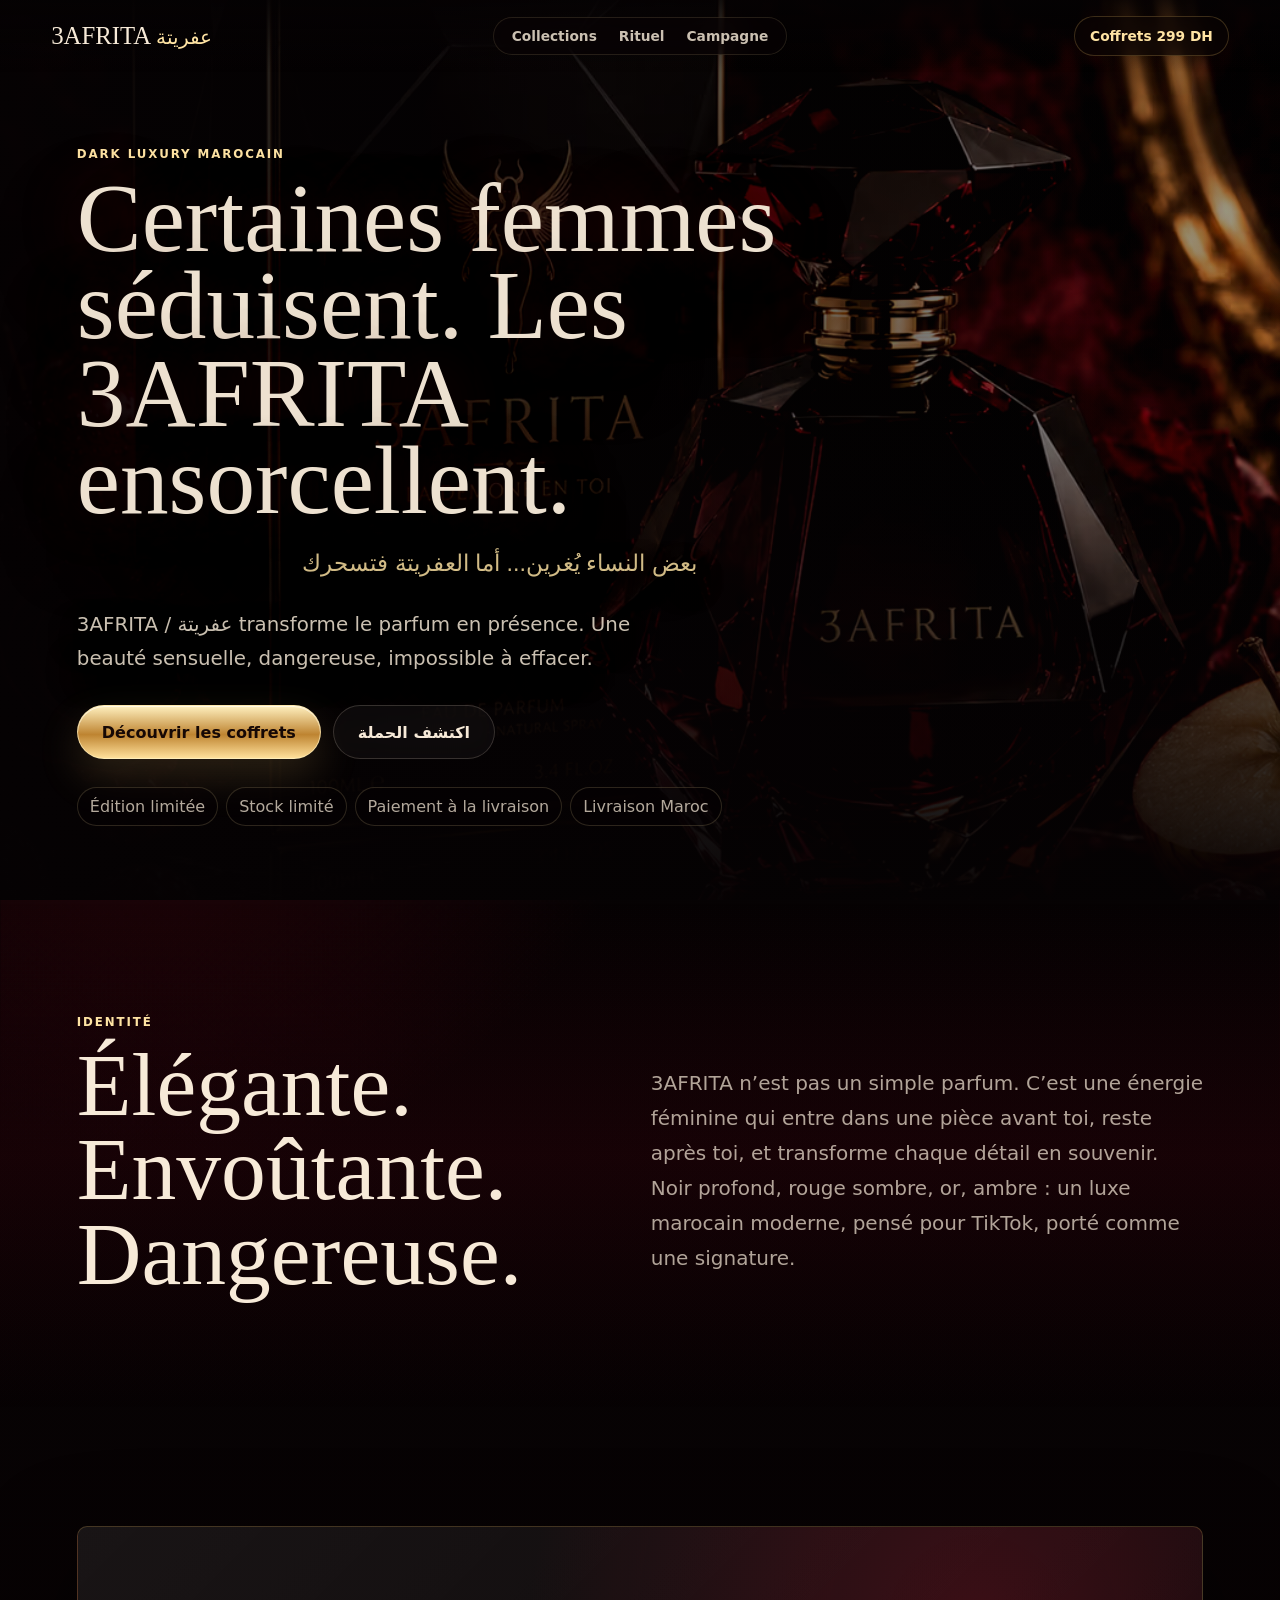
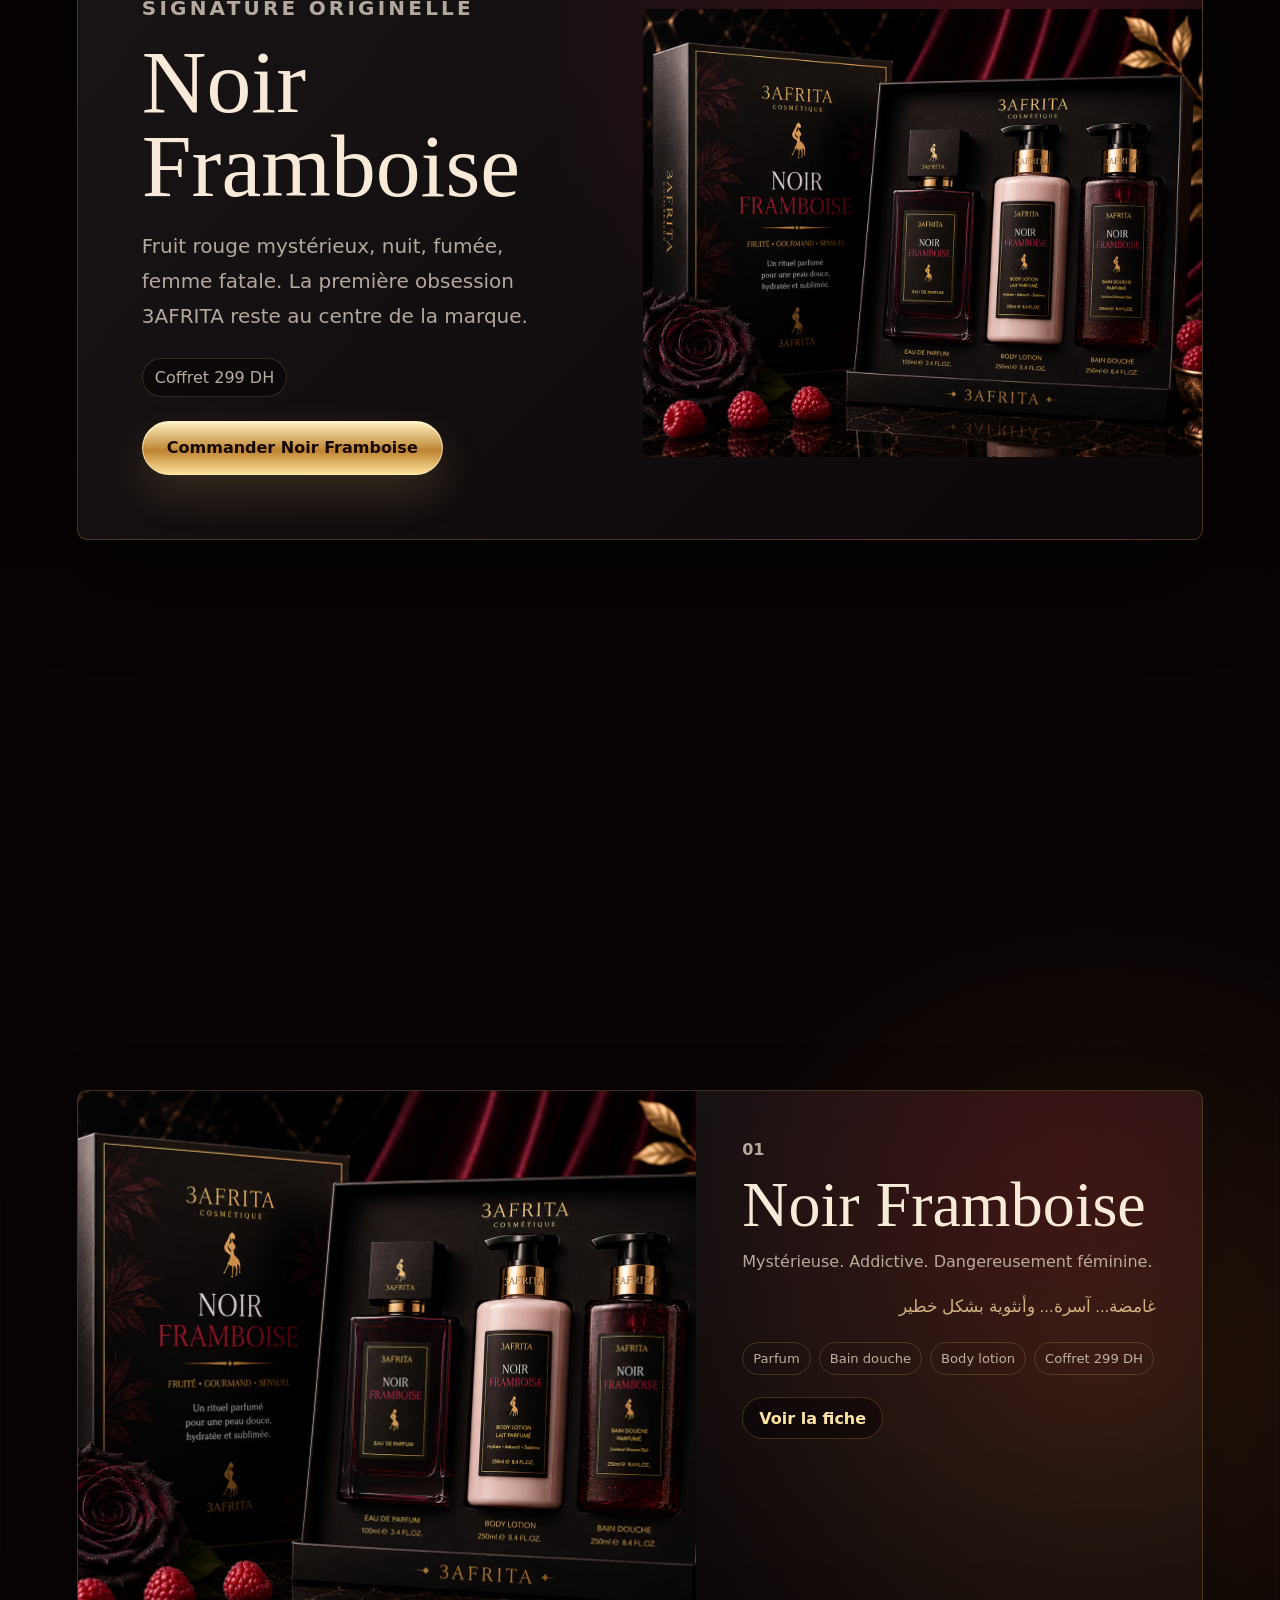
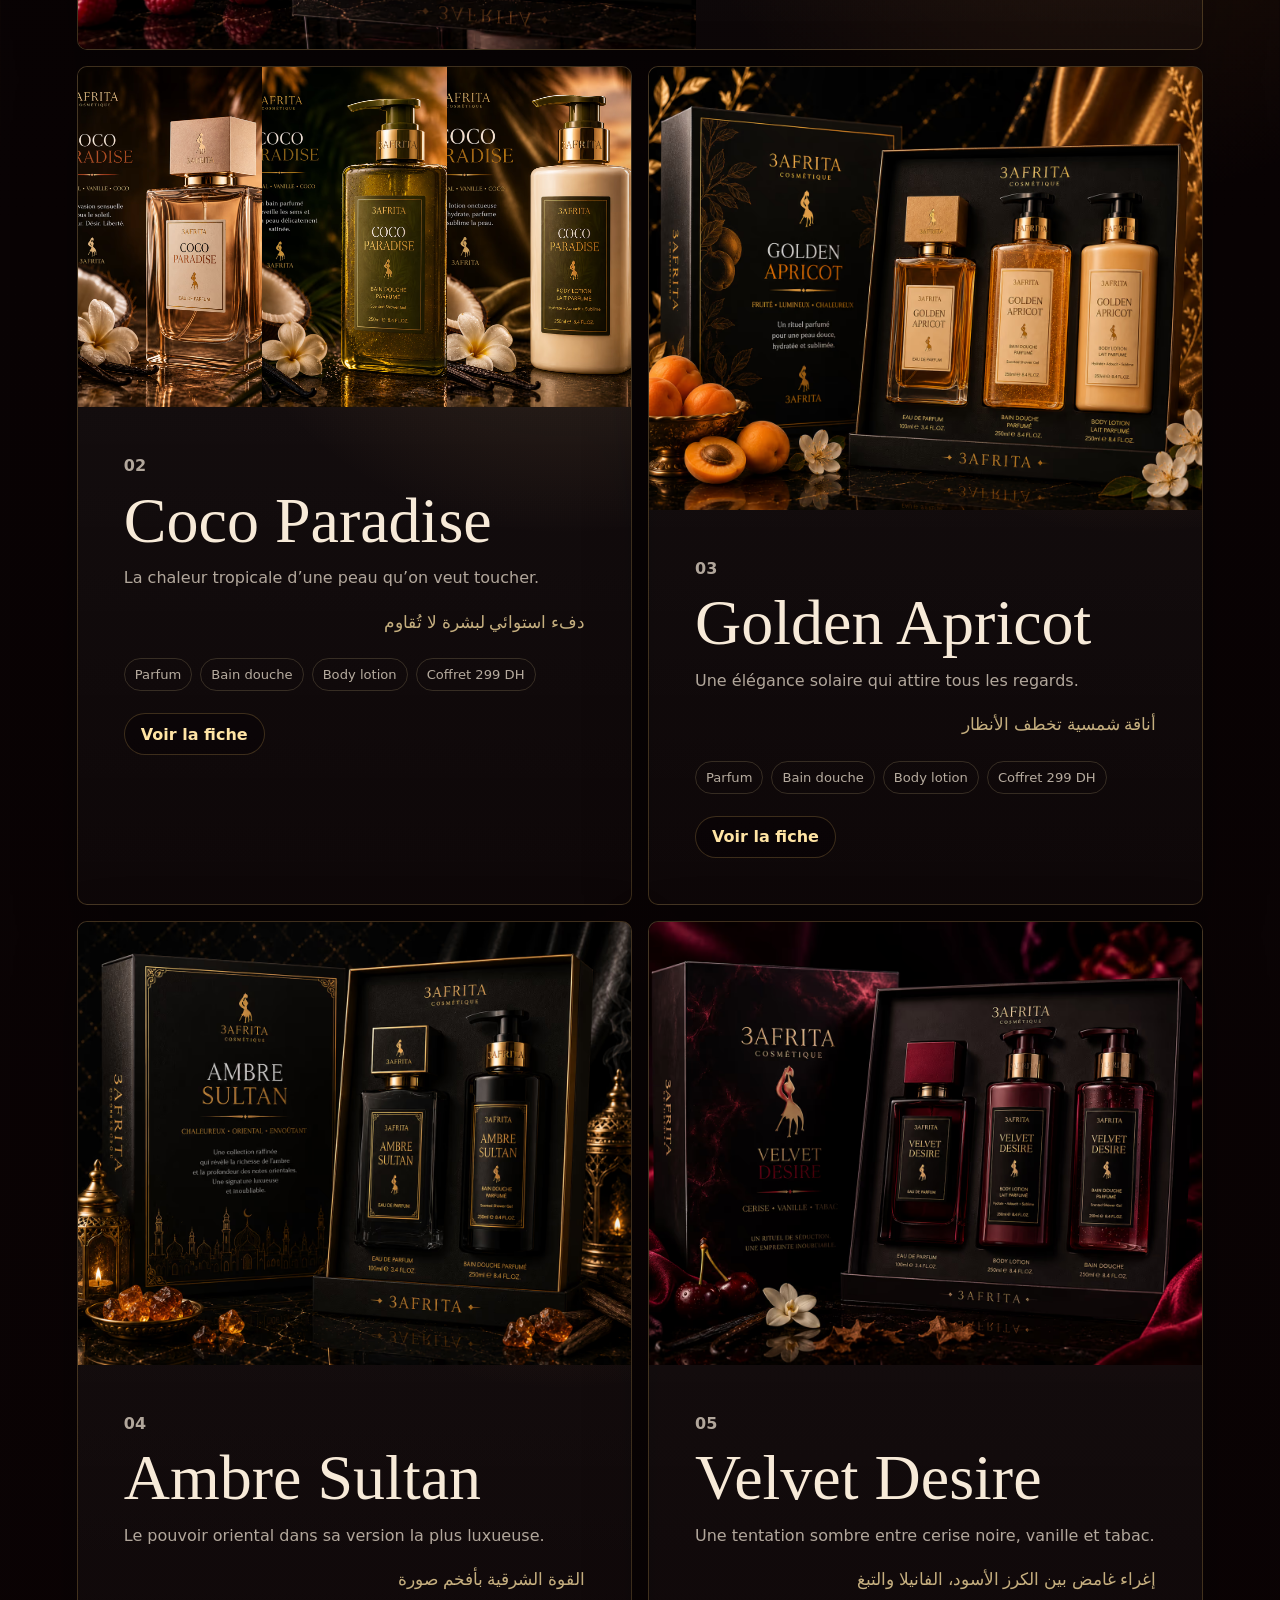
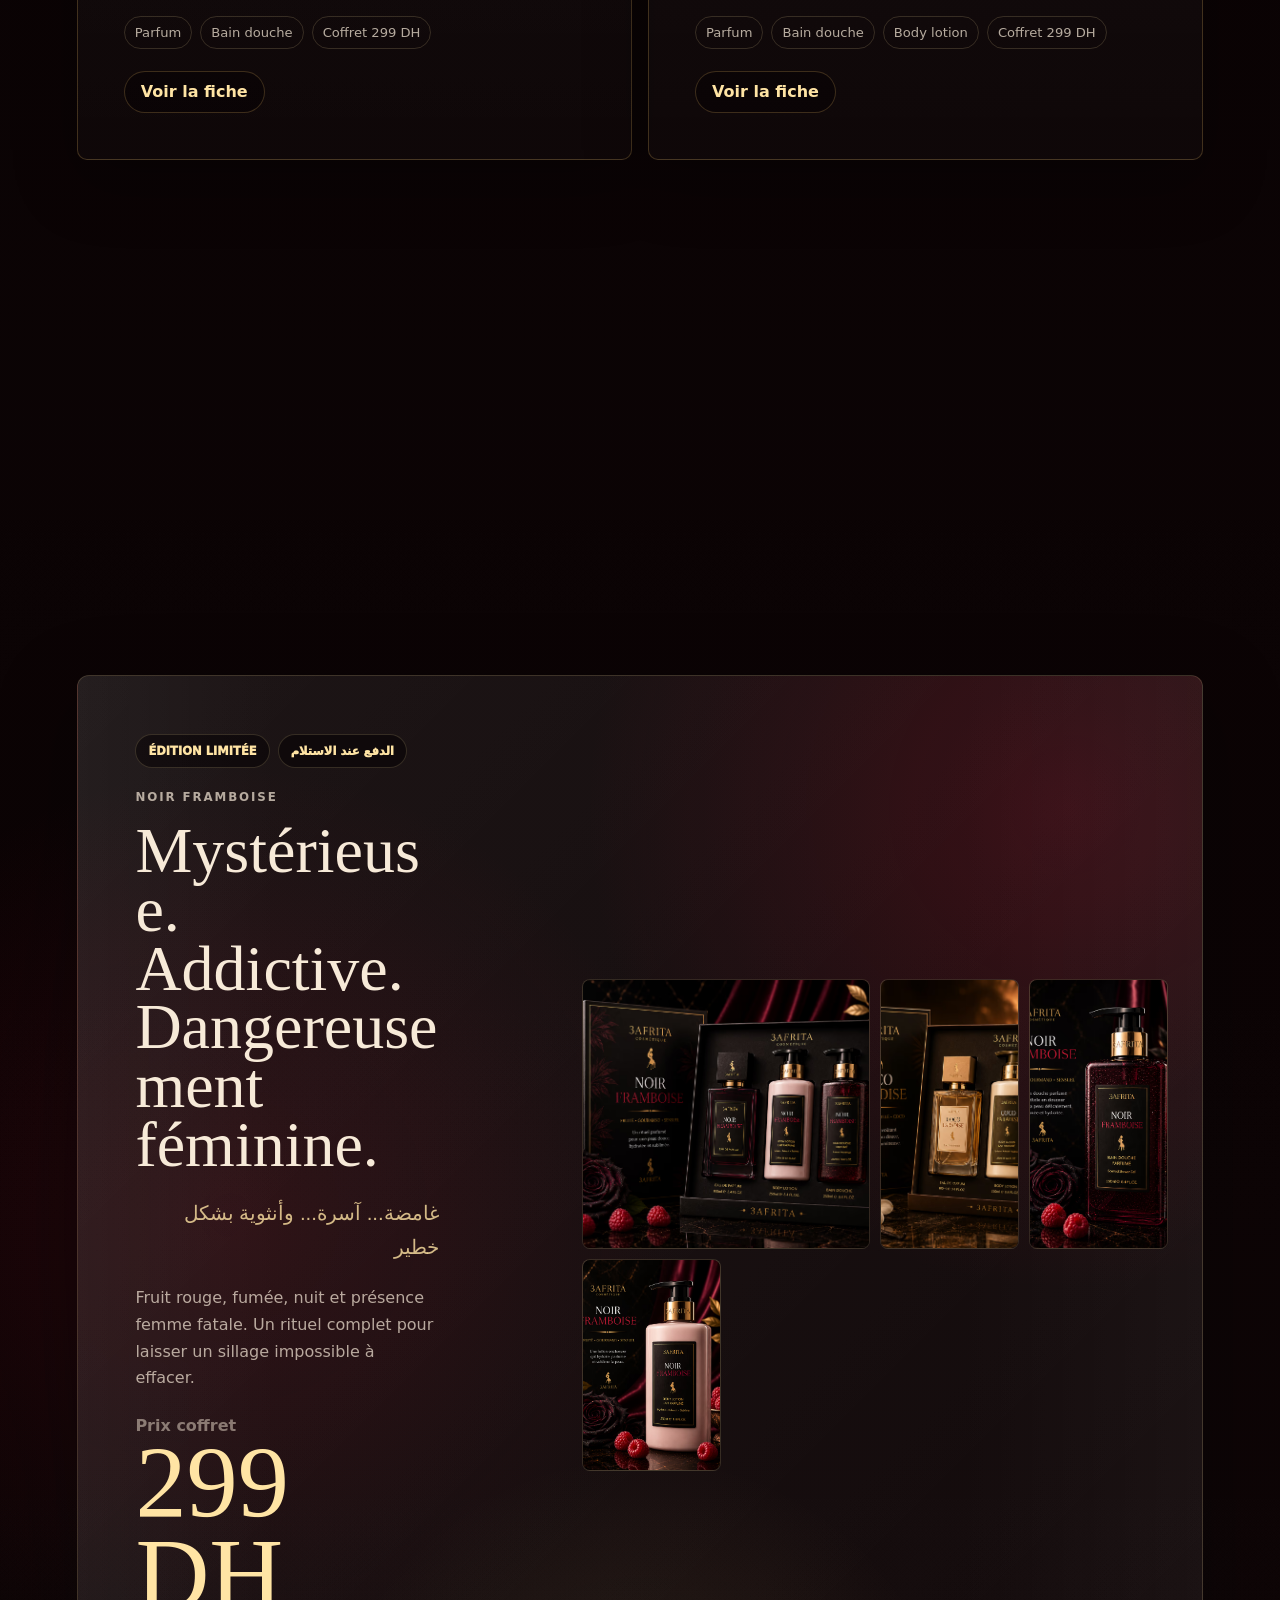
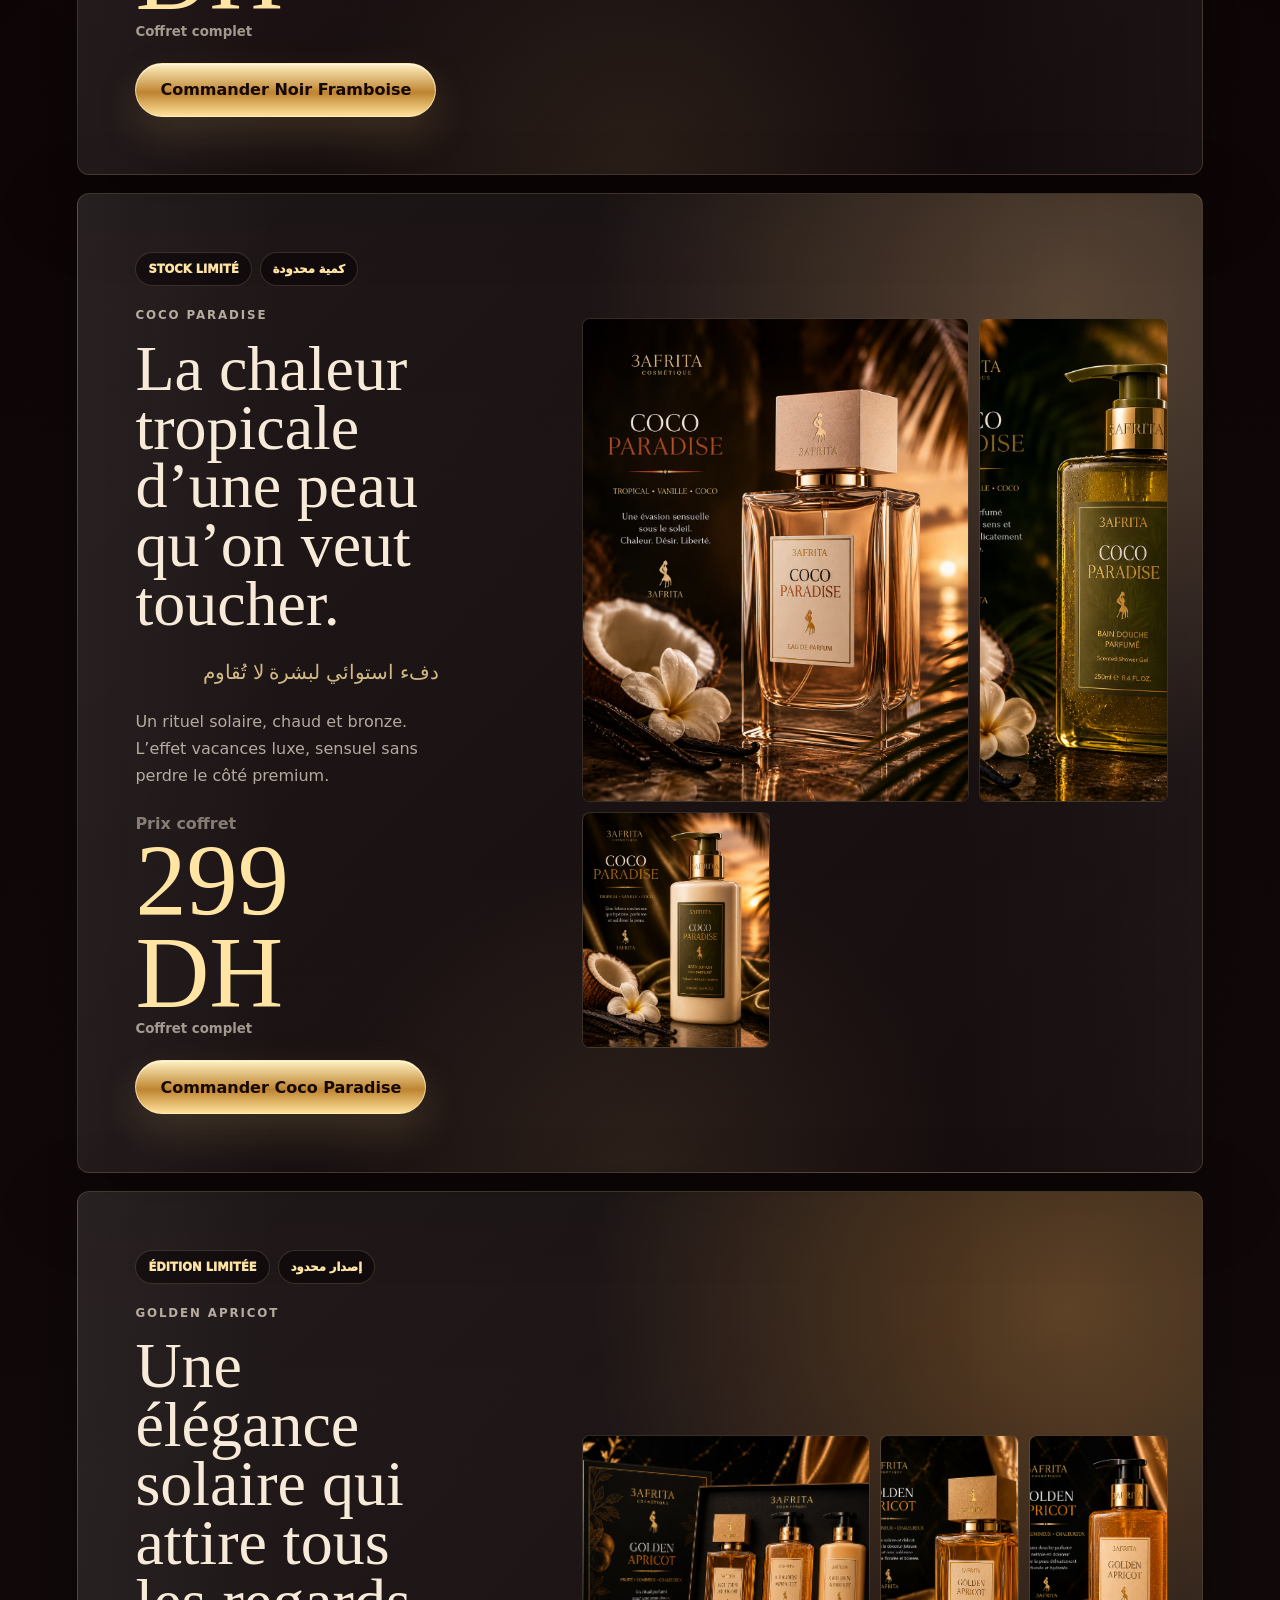
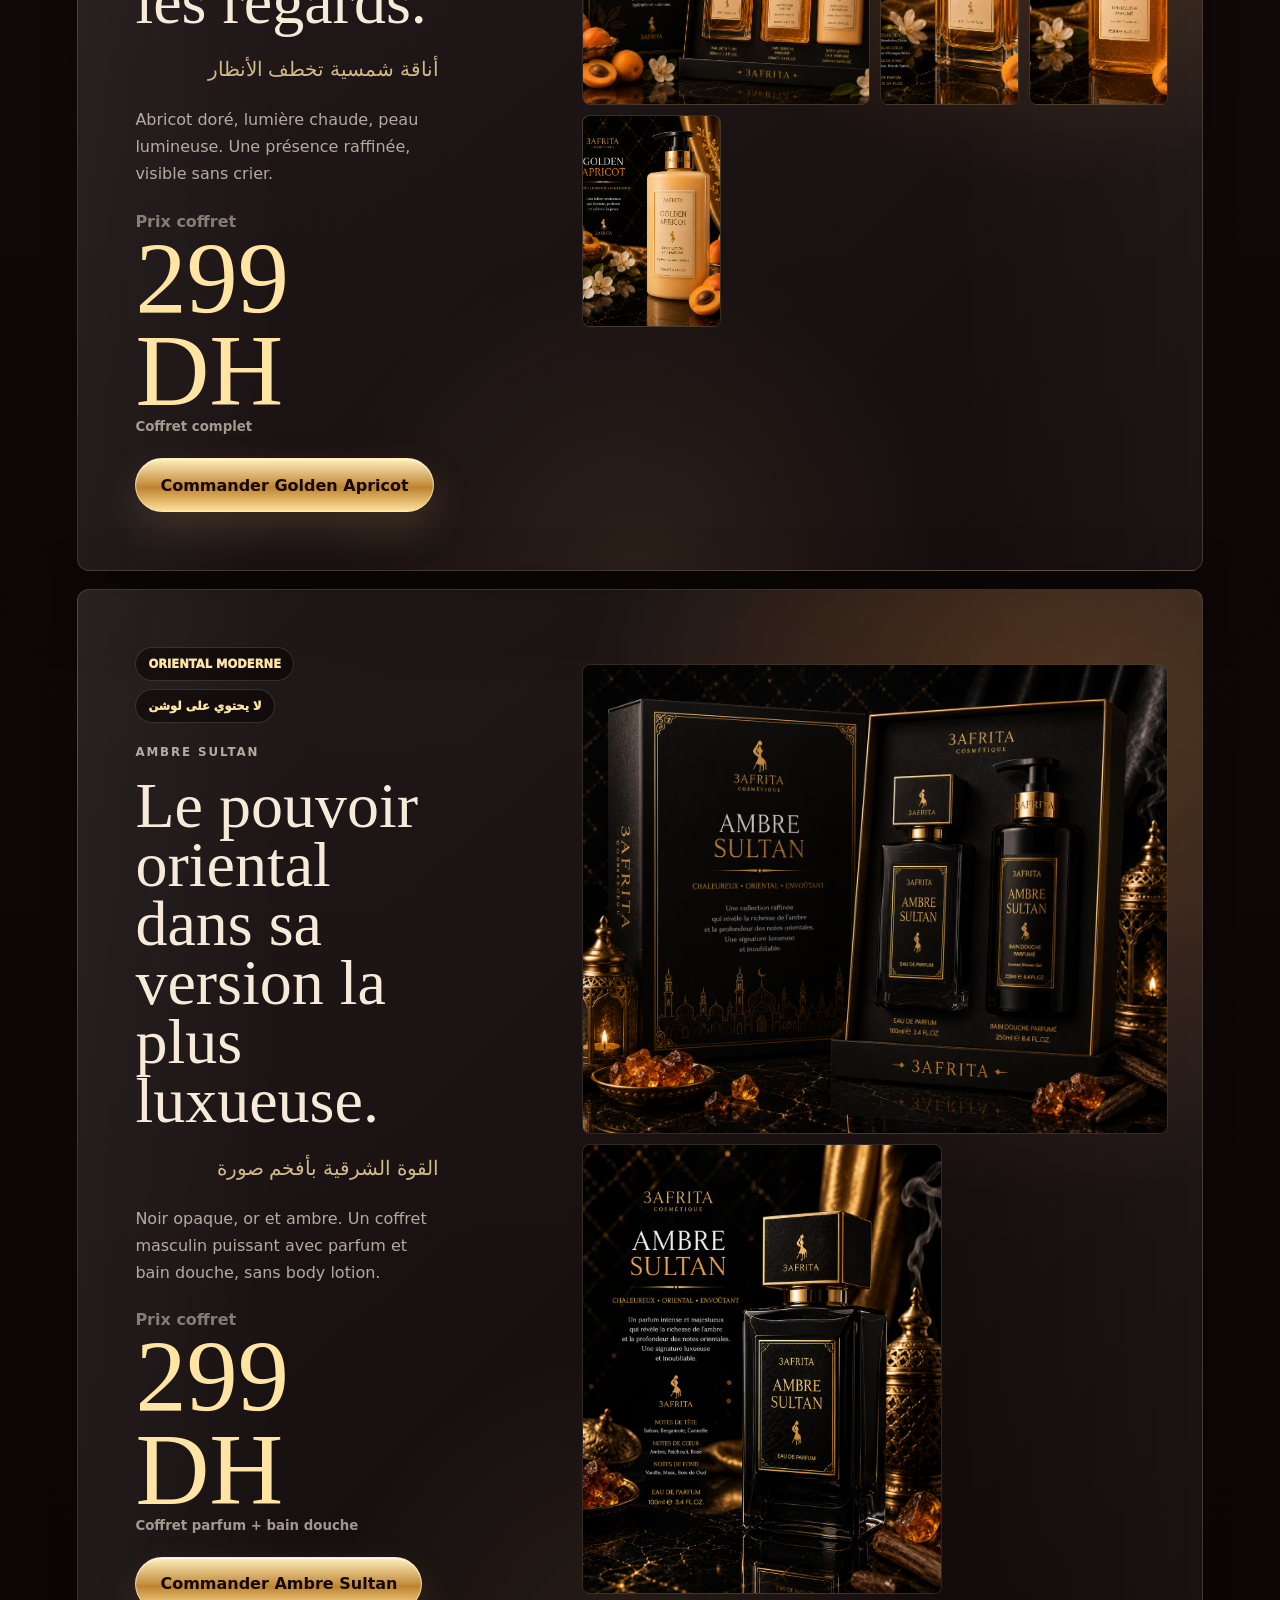
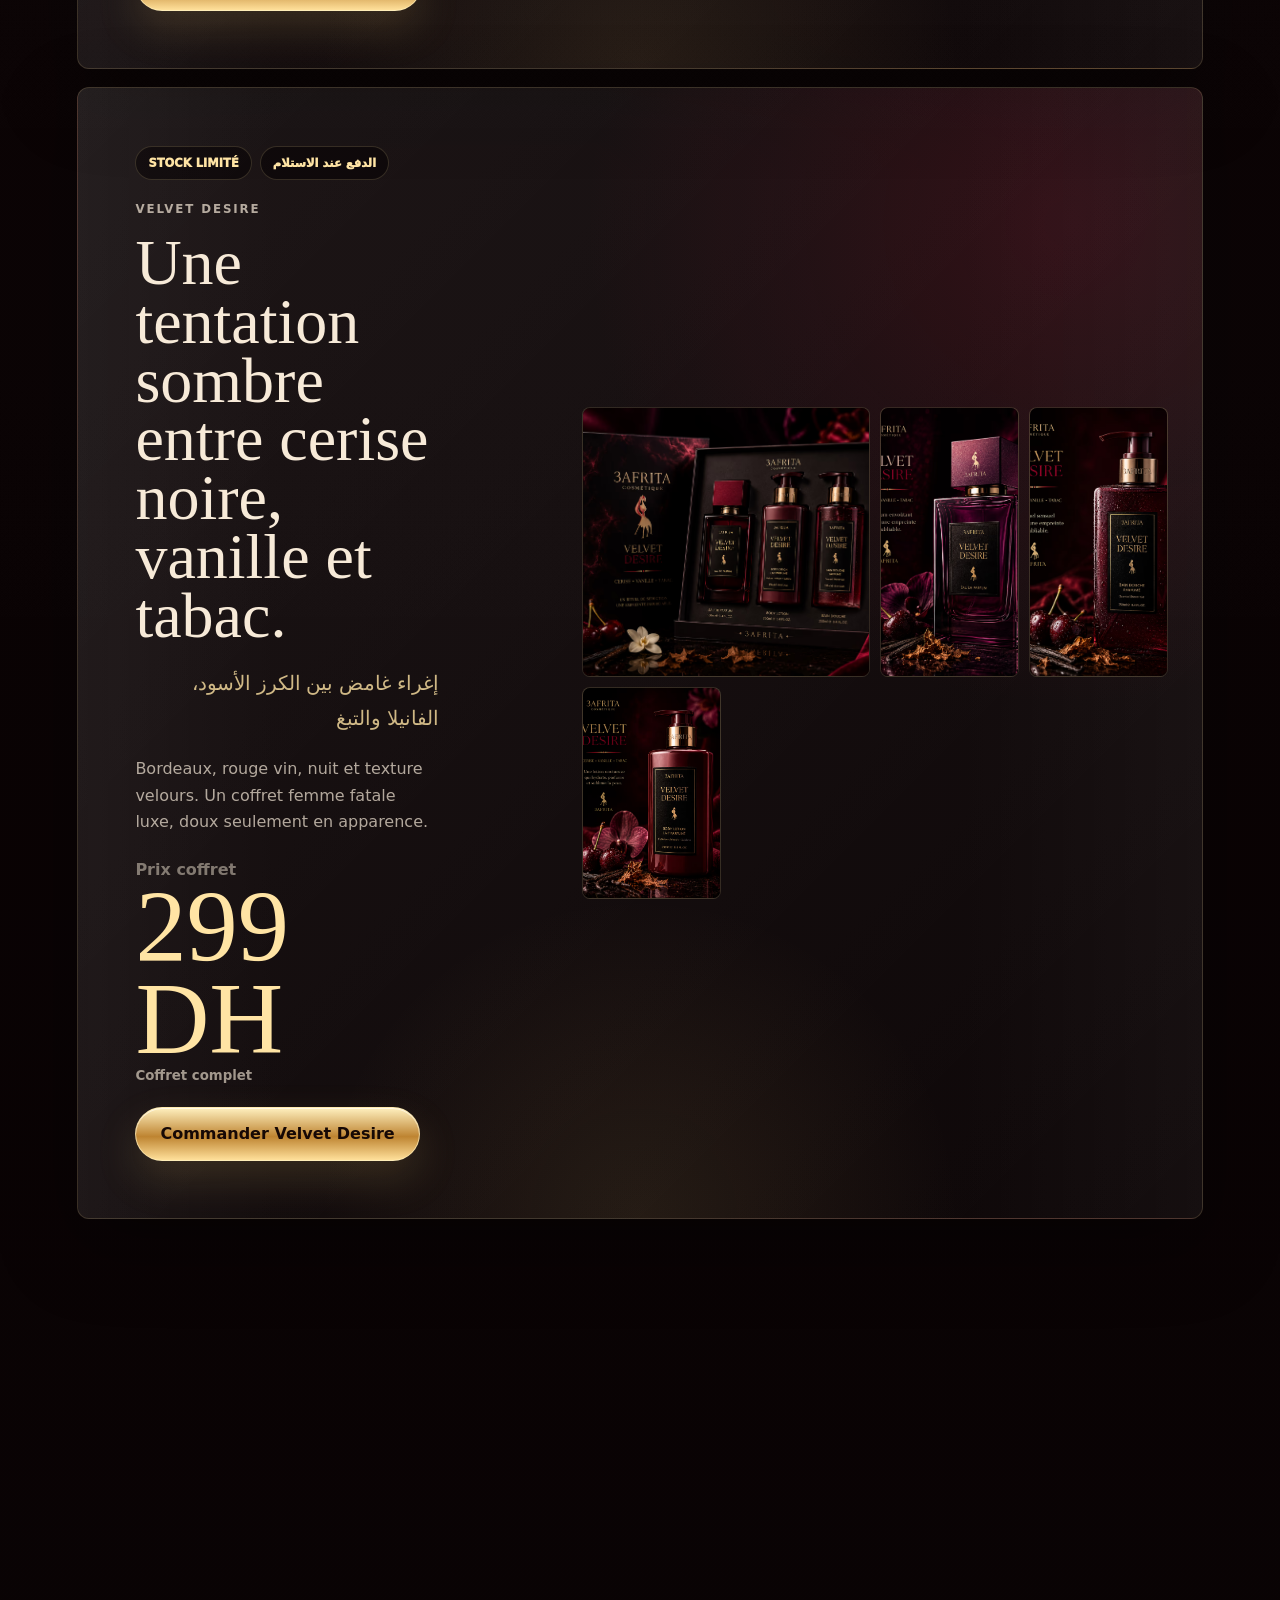
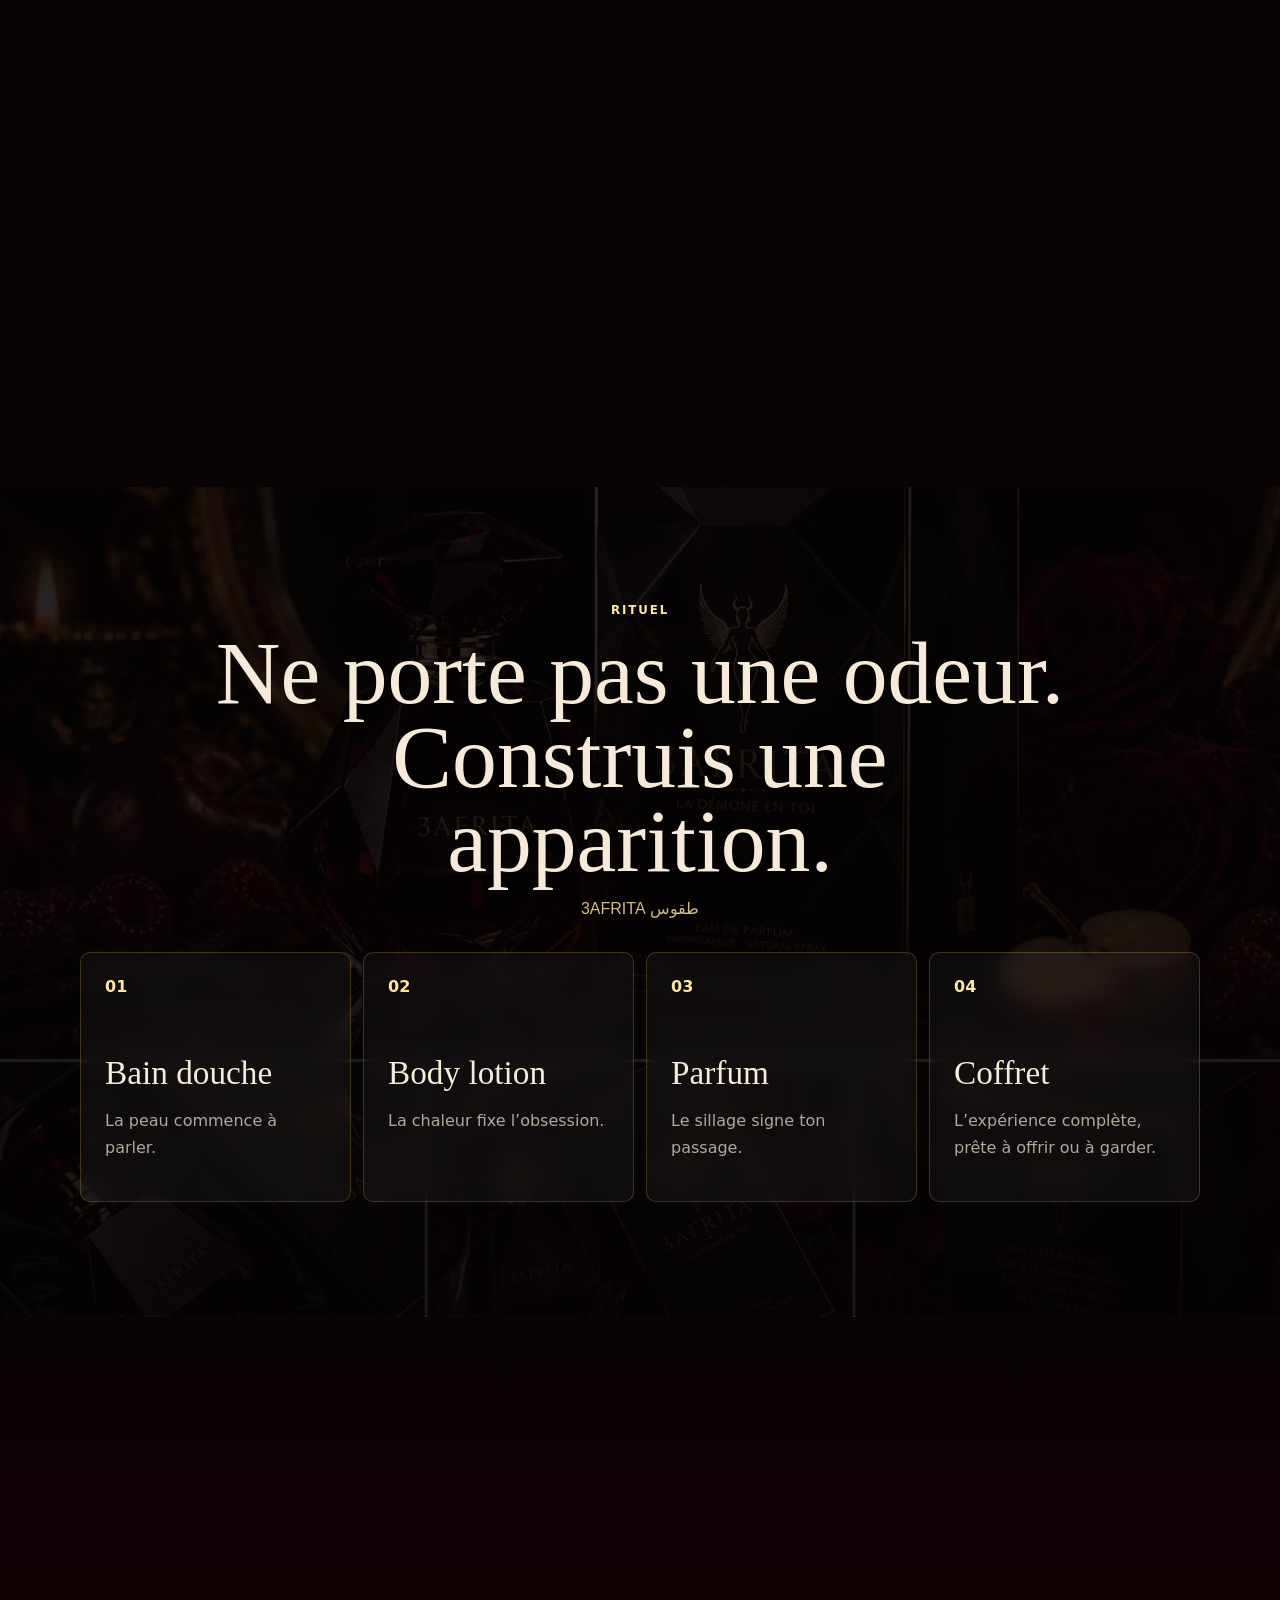
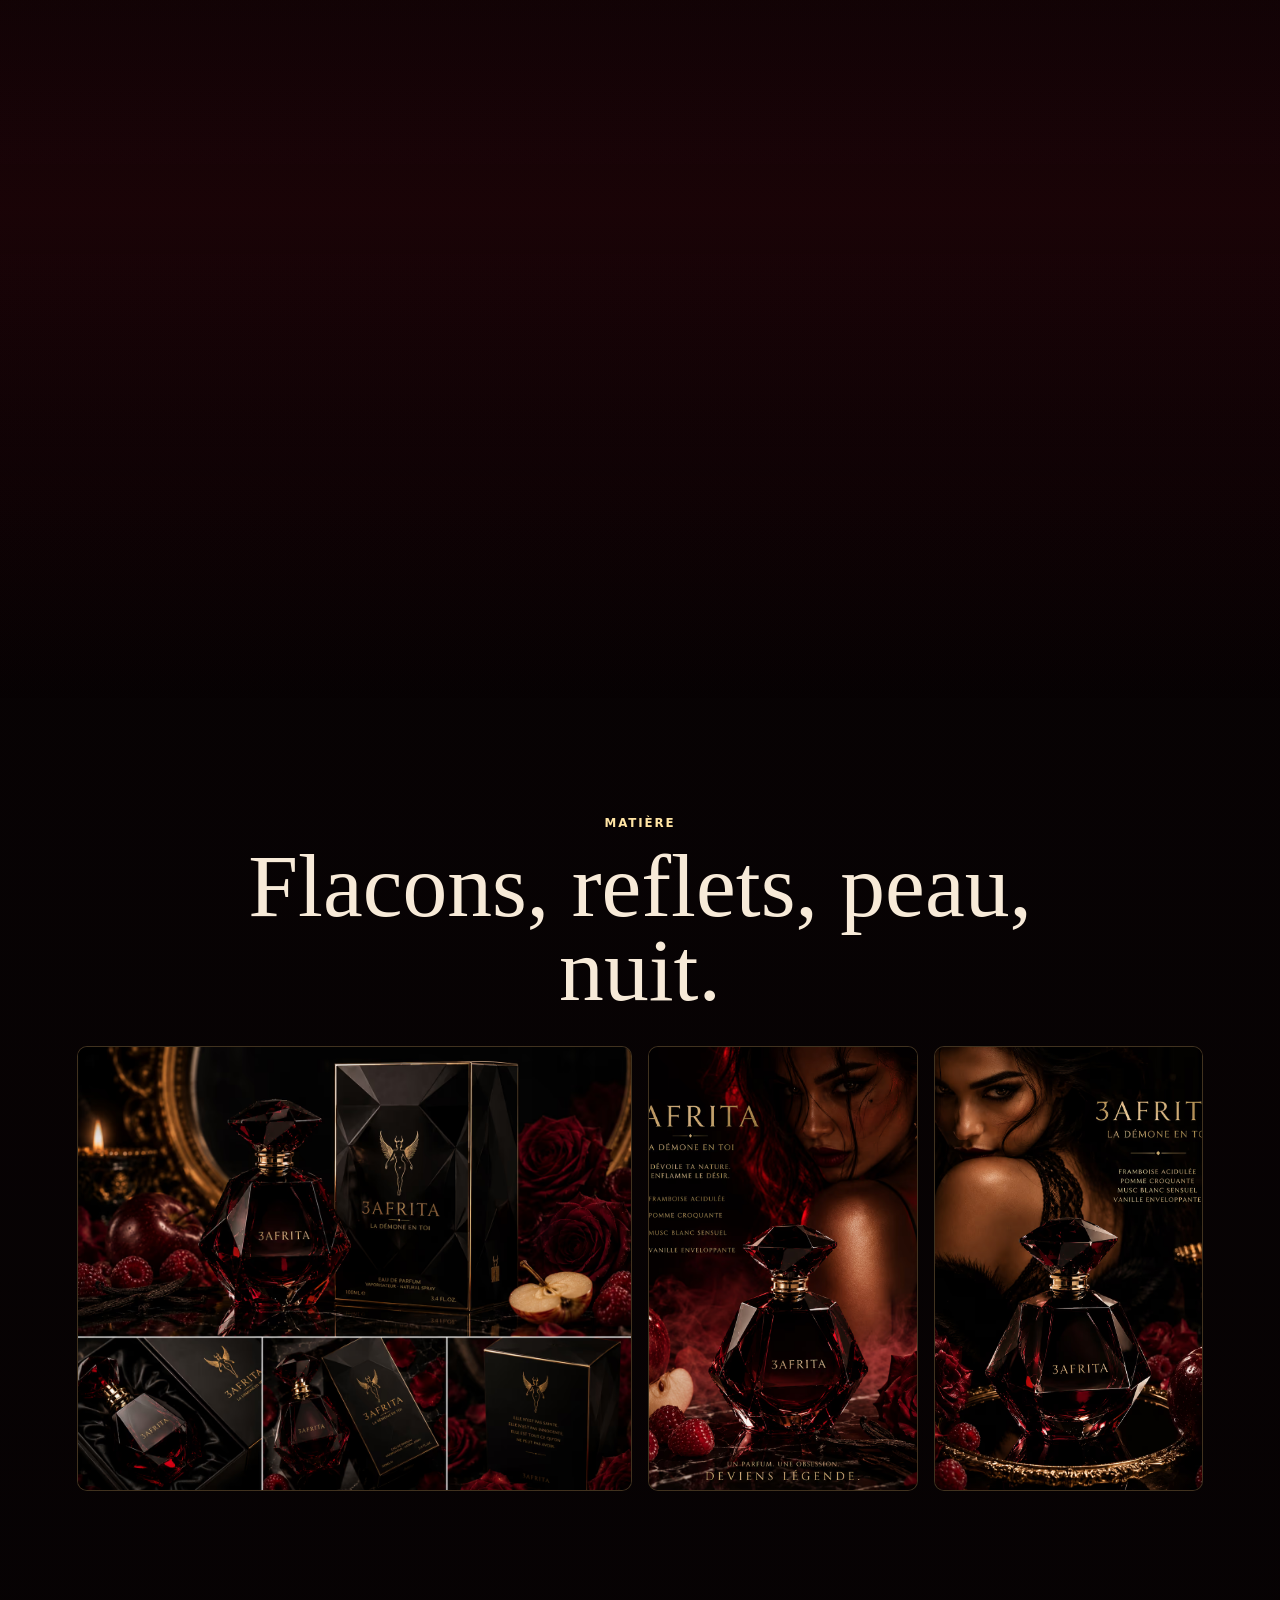
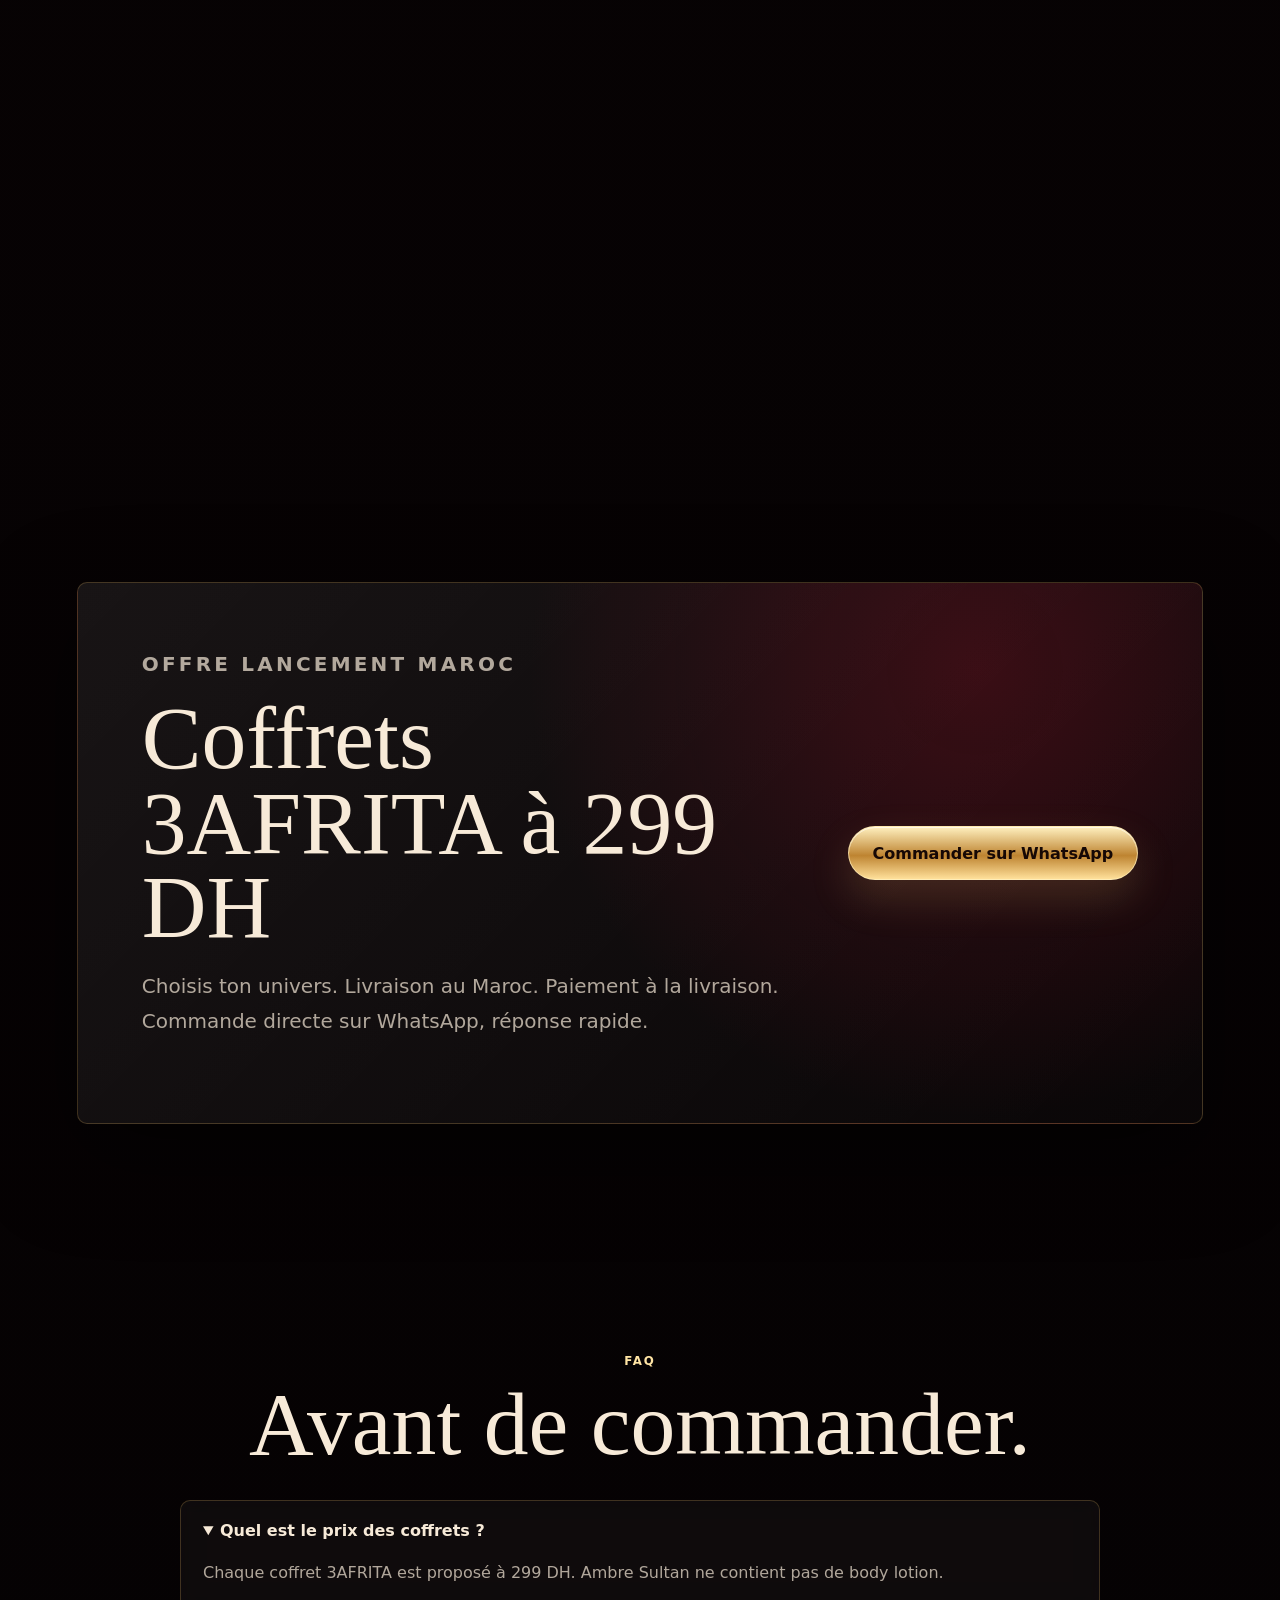
==== commit 46f28963: "Update coffret prices to 299 DH" ====
--- a/index.html
+++ b/index.html
@@ -6,7 +6,7 @@
     <title>3AFRITA | Cosmétiques dark luxury marocains</title>
     <meta
       name="description"
-      content="3AFRITA est une marque cosmétique marocaine premium : parfums, bains douche, body lotions et coffrets dark luxury. Coffrets complets à partir de 499 DH, livraison Maroc."
+      content="3AFRITA est une marque cosmétique marocaine premium : parfums, bains douche, body lotions et coffrets dark luxury. Coffrets à 299 DH, livraison Maroc."
     />
     <meta name="theme-color" content="#050203" />
     <link rel="canonical" href="https://3afrita.com/" />
@@ -30,7 +30,7 @@
         <a href="#rituel">Rituel</a>
         <a href="#campagne">Campagne</a>
       </nav>
-      <a class="header-cta" href="#collections">Coffrets premium</a>
+      <a class="header-cta" href="#collections">Coffrets 299 DH</a>
     </header>
 
     <main id="top">
@@ -80,10 +80,9 @@
             <h2 id="signature-title">Noir Framboise</h2>
             <p>Fruit rouge mystérieux, nuit, fumée, femme fatale. La première obsession 3AFRITA reste au centre de la marque.</p>
             <div class="price-row">
-              <span>Parfum 349 DH</span>
-              <span>Coffret complet 549 DH</span>
-            </div>
-            <a class="btn btn-primary" href="https://wa.me/212607284660?text=Bonjour%2C%20je%20veux%20commander%20le%20coffret%203AFRITA%20Noir%20Framboise%20%C3%A0%20549%20DH." target="_blank" rel="noopener">Commander Noir Framboise</a>
+              <span>Coffret 299 DH</span>
+            </div>
+            <a class="btn btn-primary" href="https://wa.me/212607284660?text=Bonjour%2C%20je%20veux%20commander%20le%20coffret%203AFRITA%20Noir%20Framboise%20%C3%A0%20299%20DH." target="_blank" rel="noopener">Commander Noir Framboise</a>
           </div>
           <picture class="signature-product">
             <source srcset="./assets/collections/optimized/noir-framboise-coffret.avif" type="image/avif" />
@@ -115,7 +114,7 @@
               <p>Mystérieuse. Addictive. Dangereusement féminine.</p>
               <p class="ar">غامضة... آسرة... وأنثوية بشكل خطير</p>
               <ul>
-                <li>Parfum 349 DH</li><li>Bain douche</li><li>Body lotion</li><li>Coffret 549 DH</li>
+                <li>Parfum</li><li>Bain douche</li><li>Body lotion</li><li>Coffret 299 DH</li>
               </ul>
               <a class="mini-cta" href="#fiche-noir">Voir la fiche</a>
             </div>
@@ -142,7 +141,7 @@
               <p>La chaleur tropicale d’une peau qu’on veut toucher.</p>
               <p class="ar">دفء استوائي لبشرة لا تُقاوم</p>
               <ul>
-                <li>Parfum 349 DH</li><li>Bain douche</li><li>Body lotion</li><li>Coffret 549 DH</li>
+                <li>Parfum</li><li>Bain douche</li><li>Body lotion</li><li>Coffret 299 DH</li>
               </ul>
               <a class="mini-cta" href="#fiche-coco">Voir la fiche</a>
             </div>
@@ -162,7 +161,7 @@
               <p>Une élégance solaire qui attire tous les regards.</p>
               <p class="ar">أناقة شمسية تخطف الأنظار</p>
               <ul>
-                <li>Parfum 349 DH</li><li>Bain douche</li><li>Body lotion</li><li>Coffret 549 DH</li>
+                <li>Parfum</li><li>Bain douche</li><li>Body lotion</li><li>Coffret 299 DH</li>
               </ul>
               <a class="mini-cta" href="#fiche-apricot">Voir la fiche</a>
             </div>
@@ -182,7 +181,7 @@
               <p>Le pouvoir oriental dans sa version la plus luxueuse.</p>
               <p class="ar">القوة الشرقية بأفخم صورة</p>
               <ul>
-                <li>Parfum 349 DH</li><li>Bain douche</li><li>Coffret 499 DH</li>
+                <li>Parfum</li><li>Bain douche</li><li>Coffret 299 DH</li>
               </ul>
               <a class="mini-cta" href="#fiche-ambre">Voir la fiche</a>
             </div>
@@ -202,7 +201,7 @@
               <p>Une tentation sombre entre cerise noire, vanille et tabac.</p>
               <p class="ar">إغراء غامض بين الكرز الأسود، الفانيلا والتبغ</p>
               <ul>
-                <li>Parfum 349 DH</li><li>Bain douche</li><li>Body lotion</li><li>Coffret 549 DH</li>
+                <li>Parfum</li><li>Bain douche</li><li>Body lotion</li><li>Coffret 299 DH</li>
               </ul>
               <a class="mini-cta" href="#fiche-velvet">Voir la fiche</a>
             </div>
@@ -224,8 +223,8 @@
             <h3>Mystérieuse. Addictive. Dangereusement féminine.</h3>
             <p class="ar">غامضة... آسرة... وأنثوية بشكل خطير</p>
             <p>Fruit rouge, fumée, nuit et présence femme fatale. Un rituel complet pour laisser un sillage impossible à effacer.</p>
-            <div class="price-block"><span>Valeur 699 DH</span><strong>549 DH</strong><small>Coffret complet</small></div>
-            <a class="btn btn-primary" href="https://wa.me/212607284660?text=Bonjour%2C%20je%20veux%20commander%20le%20coffret%20Noir%20Framboise%203AFRITA%20%C3%A0%20549%20DH." target="_blank" rel="noopener">Commander Noir Framboise</a>
+            <div class="price-block"><span>Prix coffret</span><strong>299 DH</strong><small>Coffret complet</small></div>
+            <a class="btn btn-primary" href="https://wa.me/212607284660?text=Bonjour%2C%20je%20veux%20commander%20le%20coffret%20Noir%20Framboise%203AFRITA%20%C3%A0%20299%20DH." target="_blank" rel="noopener">Commander Noir Framboise</a>
           </div>
           <div class="product-strip">
             <picture><source srcset="./assets/collections/optimized/noir-framboise-coffret.avif" type="image/avif" /><img src="./assets/collections/optimized/noir-framboise-coffret.webp" alt="Coffret Noir Framboise 3AFRITA" loading="lazy" /></picture>
@@ -242,8 +241,8 @@
             <h3>La chaleur tropicale d’une peau qu’on veut toucher.</h3>
             <p class="ar">دفء استوائي لبشرة لا تُقاوم</p>
             <p>Un rituel solaire, chaud et bronze. L’effet vacances luxe, sensuel sans perdre le côté premium.</p>
-            <div class="price-block"><span>Valeur 699 DH</span><strong>549 DH</strong><small>Coffret complet</small></div>
-            <a class="btn btn-primary" href="https://wa.me/212607284660?text=Bonjour%2C%20je%20veux%20commander%20le%20coffret%20Coco%20Paradise%203AFRITA%20%C3%A0%20549%20DH." target="_blank" rel="noopener">Commander Coco Paradise</a>
+            <div class="price-block"><span>Prix coffret</span><strong>299 DH</strong><small>Coffret complet</small></div>
+            <a class="btn btn-primary" href="https://wa.me/212607284660?text=Bonjour%2C%20je%20veux%20commander%20le%20coffret%20Coco%20Paradise%203AFRITA%20%C3%A0%20299%20DH." target="_blank" rel="noopener">Commander Coco Paradise</a>
           </div>
           <div class="product-strip">
             <picture><source srcset="./assets/collections/optimized/coco-paradise-parfum.avif" type="image/avif" /><img src="./assets/collections/optimized/coco-paradise-parfum.webp" alt="Parfum Coco Paradise 3AFRITA" loading="lazy" /></picture>
@@ -259,8 +258,8 @@
             <h3>Une élégance solaire qui attire tous les regards.</h3>
             <p class="ar">أناقة شمسية تخطف الأنظار</p>
             <p>Abricot doré, lumière chaude, peau lumineuse. Une présence raffinée, visible sans crier.</p>
-            <div class="price-block"><span>Valeur 699 DH</span><strong>549 DH</strong><small>Coffret complet</small></div>
-            <a class="btn btn-primary" href="https://wa.me/212607284660?text=Bonjour%2C%20je%20veux%20commander%20le%20coffret%20Golden%20Apricot%203AFRITA%20%C3%A0%20549%20DH." target="_blank" rel="noopener">Commander Golden Apricot</a>
+            <div class="price-block"><span>Prix coffret</span><strong>299 DH</strong><small>Coffret complet</small></div>
+            <a class="btn btn-primary" href="https://wa.me/212607284660?text=Bonjour%2C%20je%20veux%20commander%20le%20coffret%20Golden%20Apricot%203AFRITA%20%C3%A0%20299%20DH." target="_blank" rel="noopener">Commander Golden Apricot</a>
           </div>
           <div class="product-strip">
             <picture><source srcset="./assets/collections/optimized/golden-apricot-coffret.avif" type="image/avif" /><img src="./assets/collections/optimized/golden-apricot-coffret.webp" alt="Coffret Golden Apricot 3AFRITA" loading="lazy" /></picture>
@@ -277,8 +276,8 @@
             <h3>Le pouvoir oriental dans sa version la plus luxueuse.</h3>
             <p class="ar">القوة الشرقية بأفخم صورة</p>
             <p>Noir opaque, or et ambre. Un coffret masculin puissant avec parfum et bain douche, sans body lotion.</p>
-            <div class="price-block"><span>Valeur 649 DH</span><strong>499 DH</strong><small>Coffret parfum + bain douche</small></div>
-            <a class="btn btn-primary" href="https://wa.me/212607284660?text=Bonjour%2C%20je%20veux%20commander%20le%20coffret%20Ambre%20Sultan%203AFRITA%20%C3%A0%20499%20DH." target="_blank" rel="noopener">Commander Ambre Sultan</a>
+            <div class="price-block"><span>Prix coffret</span><strong>299 DH</strong><small>Coffret parfum + bain douche</small></div>
+            <a class="btn btn-primary" href="https://wa.me/212607284660?text=Bonjour%2C%20je%20veux%20commander%20le%20coffret%20Ambre%20Sultan%203AFRITA%20%C3%A0%20299%20DH." target="_blank" rel="noopener">Commander Ambre Sultan</a>
           </div>
           <div class="product-strip">
             <picture><source srcset="./assets/collections/optimized/ambre-sultan-coffret.avif" type="image/avif" /><img src="./assets/collections/optimized/ambre-sultan-coffret.webp" alt="Coffret Ambre Sultan 3AFRITA" loading="lazy" /></picture>
@@ -293,8 +292,8 @@
             <h3>Une tentation sombre entre cerise noire, vanille et tabac.</h3>
             <p class="ar">إغراء غامض بين الكرز الأسود، الفانيلا والتبغ</p>
             <p>Bordeaux, rouge vin, nuit et texture velours. Un coffret femme fatale luxe, doux seulement en apparence.</p>
-            <div class="price-block"><span>Valeur 699 DH</span><strong>549 DH</strong><small>Coffret complet</small></div>
-            <a class="btn btn-primary" href="https://wa.me/212607284660?text=Bonjour%2C%20je%20veux%20commander%20le%20coffret%20Velvet%20Desire%203AFRITA%20%C3%A0%20549%20DH." target="_blank" rel="noopener">Commander Velvet Desire</a>
+            <div class="price-block"><span>Prix coffret</span><strong>299 DH</strong><small>Coffret complet</small></div>
+            <a class="btn btn-primary" href="https://wa.me/212607284660?text=Bonjour%2C%20je%20veux%20commander%20le%20coffret%20Velvet%20Desire%203AFRITA%20%C3%A0%20299%20DH." target="_blank" rel="noopener">Commander Velvet Desire</a>
           </div>
           <div class="product-strip">
             <picture><source srcset="./assets/collections/optimized/velvet-desire-coffret.avif" type="image/avif" /><img src="./assets/collections/optimized/velvet-desire-coffret.webp" alt="Coffret Velvet Desire 3AFRITA" loading="lazy" /></picture>
@@ -360,10 +359,10 @@
         <div class="conversion-card reveal">
           <div>
             <p class="eyebrow">Offre lancement Maroc</p>
-            <h2 id="offer-title">Coffrets 3AFRITA à partir de 499 DH</h2>
+            <h2 id="offer-title">Coffrets 3AFRITA à 299 DH</h2>
             <p>Choisis ton univers. Livraison au Maroc. Paiement à la livraison. Commande directe sur WhatsApp, réponse rapide.</p>
           </div>
-          <a class="btn btn-primary" href="https://wa.me/212607284660?text=Bonjour%2C%20je%20veux%20commander%20un%20coffret%203AFRITA." target="_blank" rel="noopener">Commander sur WhatsApp</a>
+          <a class="btn btn-primary" href="https://wa.me/212607284660?text=Bonjour%2C%20je%20veux%20commander%20un%20coffret%203AFRITA%20%C3%A0%20299%20DH." target="_blank" rel="noopener">Commander sur WhatsApp</a>
         </div>
       </section>
 
@@ -373,7 +372,7 @@
           <h2 id="faq-title">Avant de commander.</h2>
         </div>
         <div class="faq-list">
-          <details class="reveal" open><summary>Quel est le prix des coffrets ?</summary><p>Les coffrets complets sont proposés à 549 DH. Ambre Sultan est proposé à 499 DH car il ne contient pas de body lotion.</p></details>
+          <details class="reveal" open><summary>Quel est le prix des coffrets ?</summary><p>Chaque coffret 3AFRITA est proposé à 299 DH. Ambre Sultan ne contient pas de body lotion.</p></details>
           <details class="reveal"><summary>Quels produits sont disponibles ?</summary><p>Selon la collection : parfum, bain douche, body lotion et coffret complet. Ambre Sultan ne contient pas de body lotion.</p></details>
           <details class="reveal"><summary>La livraison est disponible où ?</summary><p>La livraison est disponible partout au Maroc.</p></details>
           <details class="reveal"><summary>Comment commander ?</summary><p>Appuie sur un bouton de commande : un message WhatsApp pré-rempli s’ouvre directement.</p></details>
@@ -385,7 +384,7 @@
       <p>Créé au Maroc. Pensé pour marquer les esprits. / صُنع في المغرب... ليترك أثراً لا يُنسى</p>
     </footer>
 
-    <a class="whatsapp-sticky" href="https://wa.me/212607284660?text=Bonjour%2C%20je%20veux%20commander%20un%20coffret%203AFRITA." target="_blank" rel="noopener">Commander sur WhatsApp</a>
+    <a class="whatsapp-sticky" href="https://wa.me/212607284660?text=Bonjour%2C%20je%20veux%20commander%20un%20coffret%203AFRITA%20%C3%A0%20299%20DH." target="_blank" rel="noopener">Commander sur WhatsApp</a>
 
     <script src="./script.js" defer></script>
   </body>
--- a/styles.css
+++ b/styles.css
@@ -368,6 +368,14 @@
   margin: 0 auto;
 }
 
+#collections,
+.product-dossier,
+#rituel,
+#campagne,
+#offre {
+  scroll-margin-top: 92px;
+}
+
 .collection-card {
   grid-column: span 3;
   position: relative;
@@ -566,7 +574,6 @@
 
 .price-block span {
   color: rgba(247,234,216,0.48);
-  text-decoration: line-through;
   font-weight: 800;
 }
 
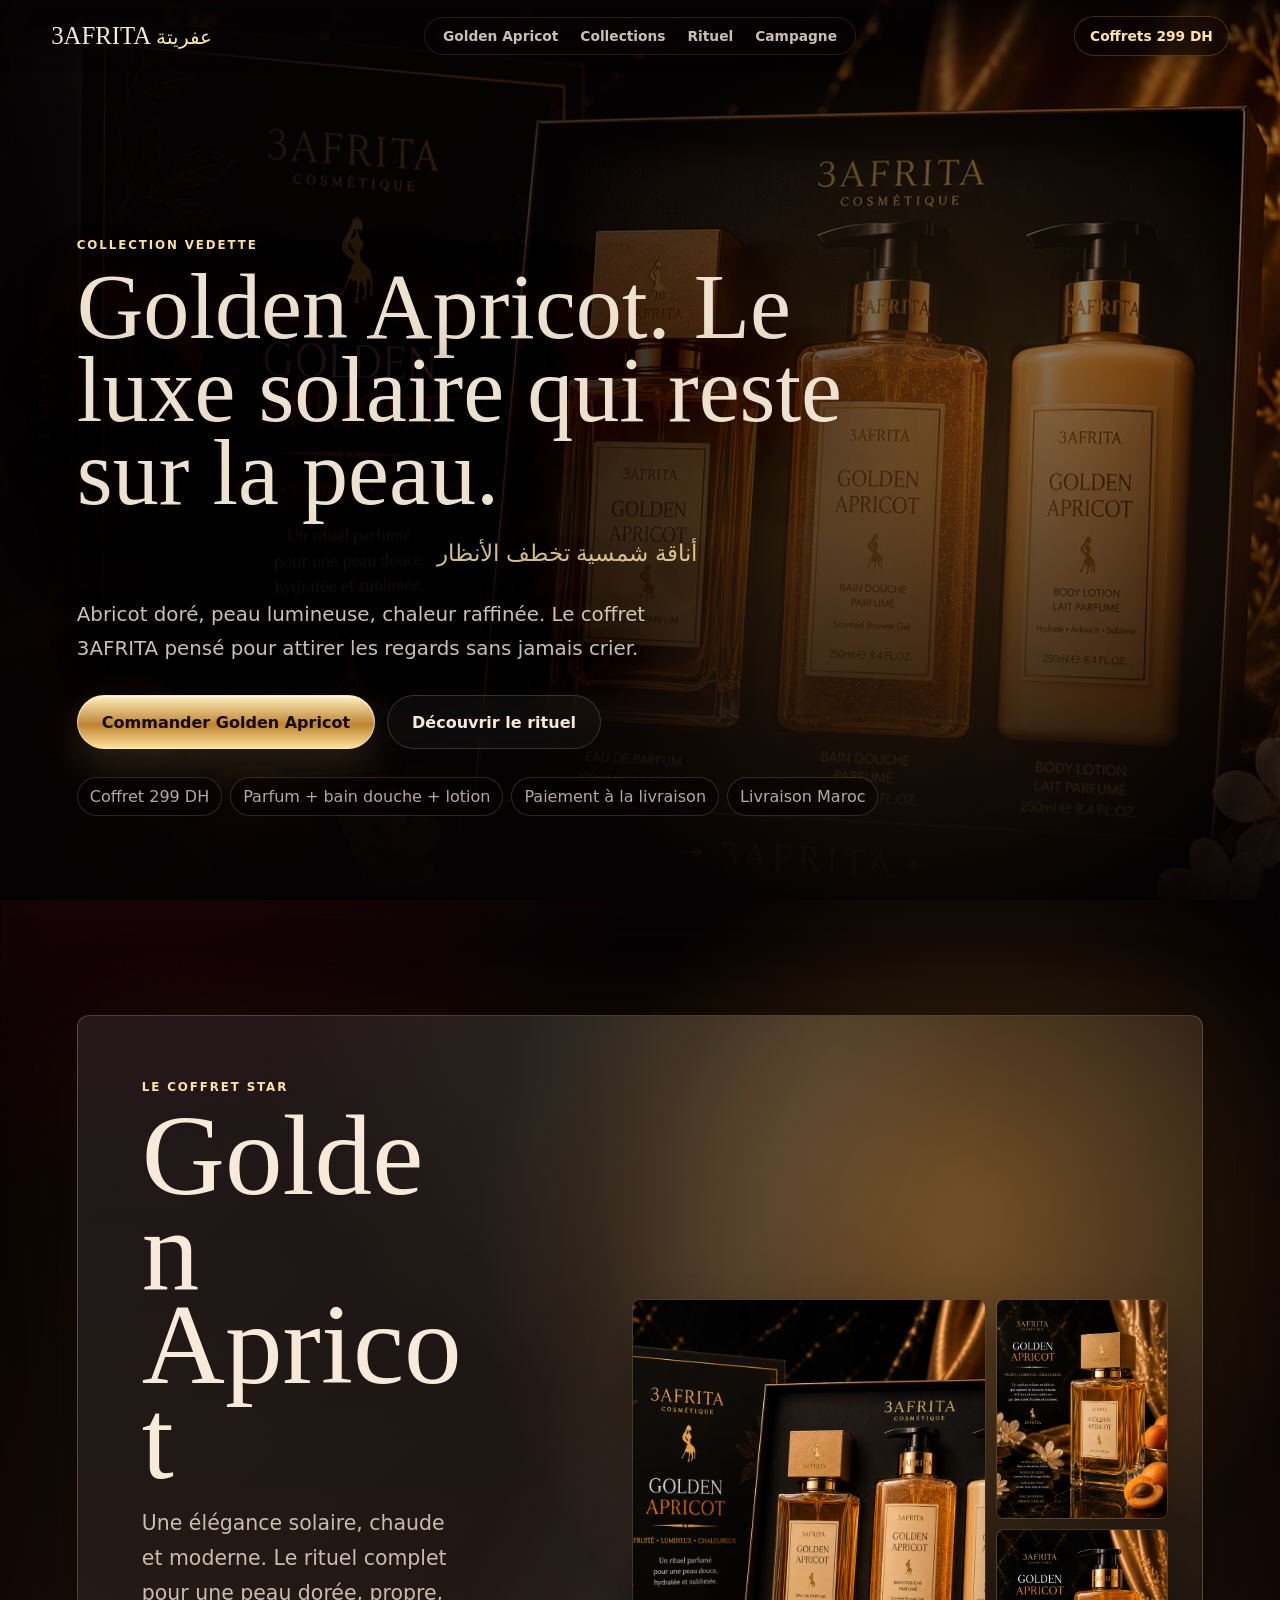
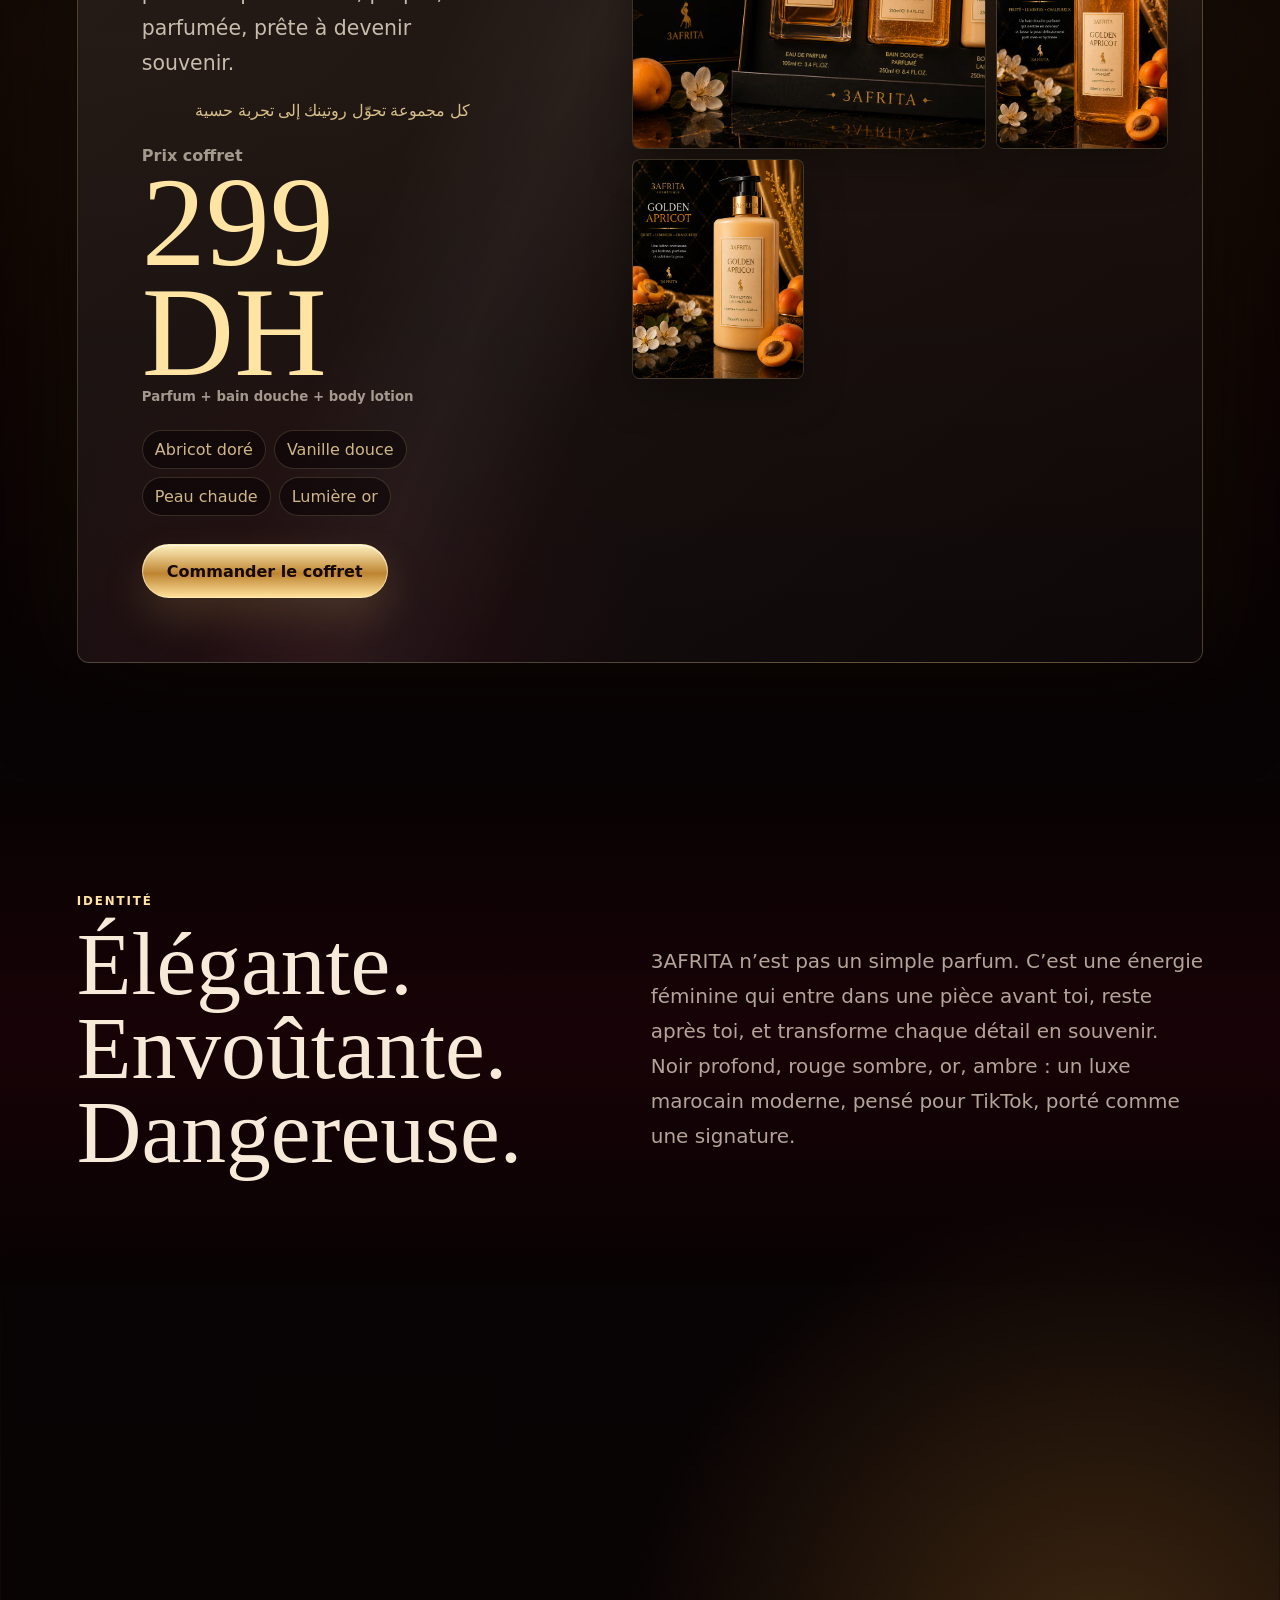
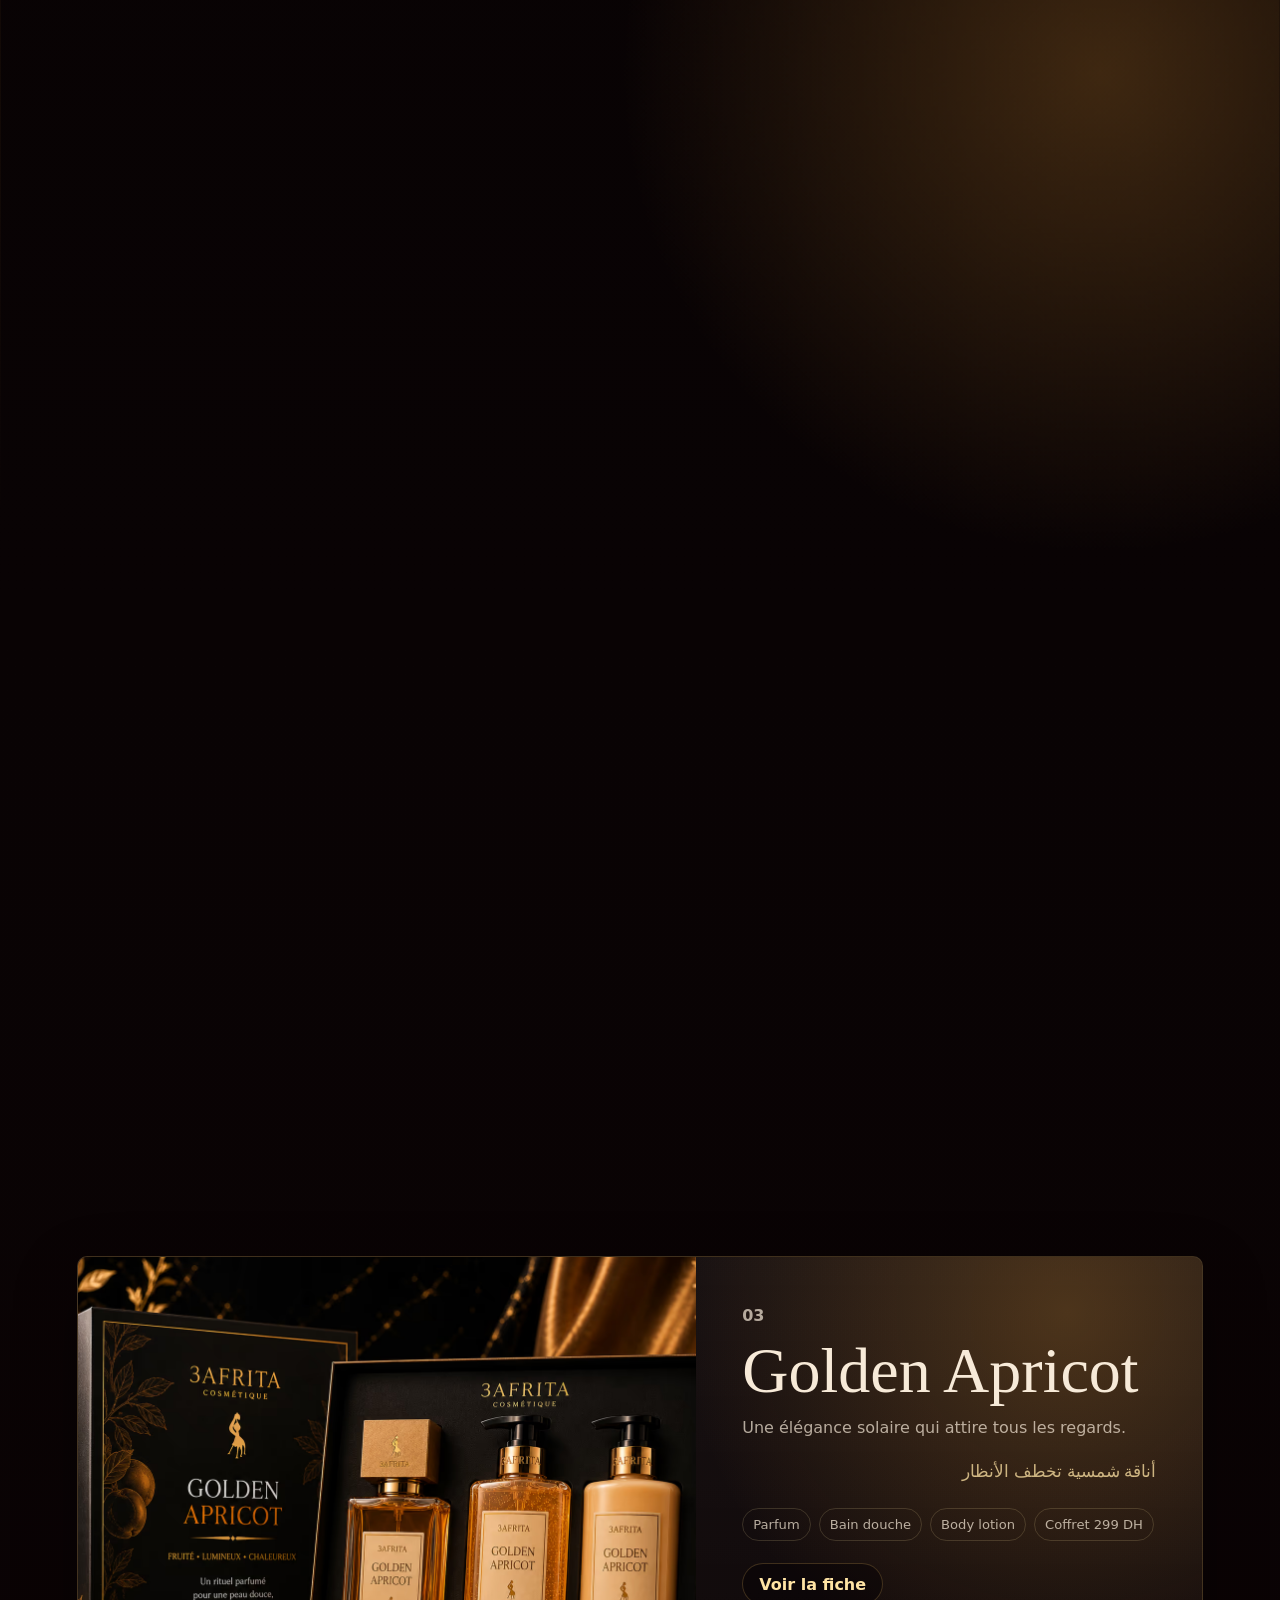
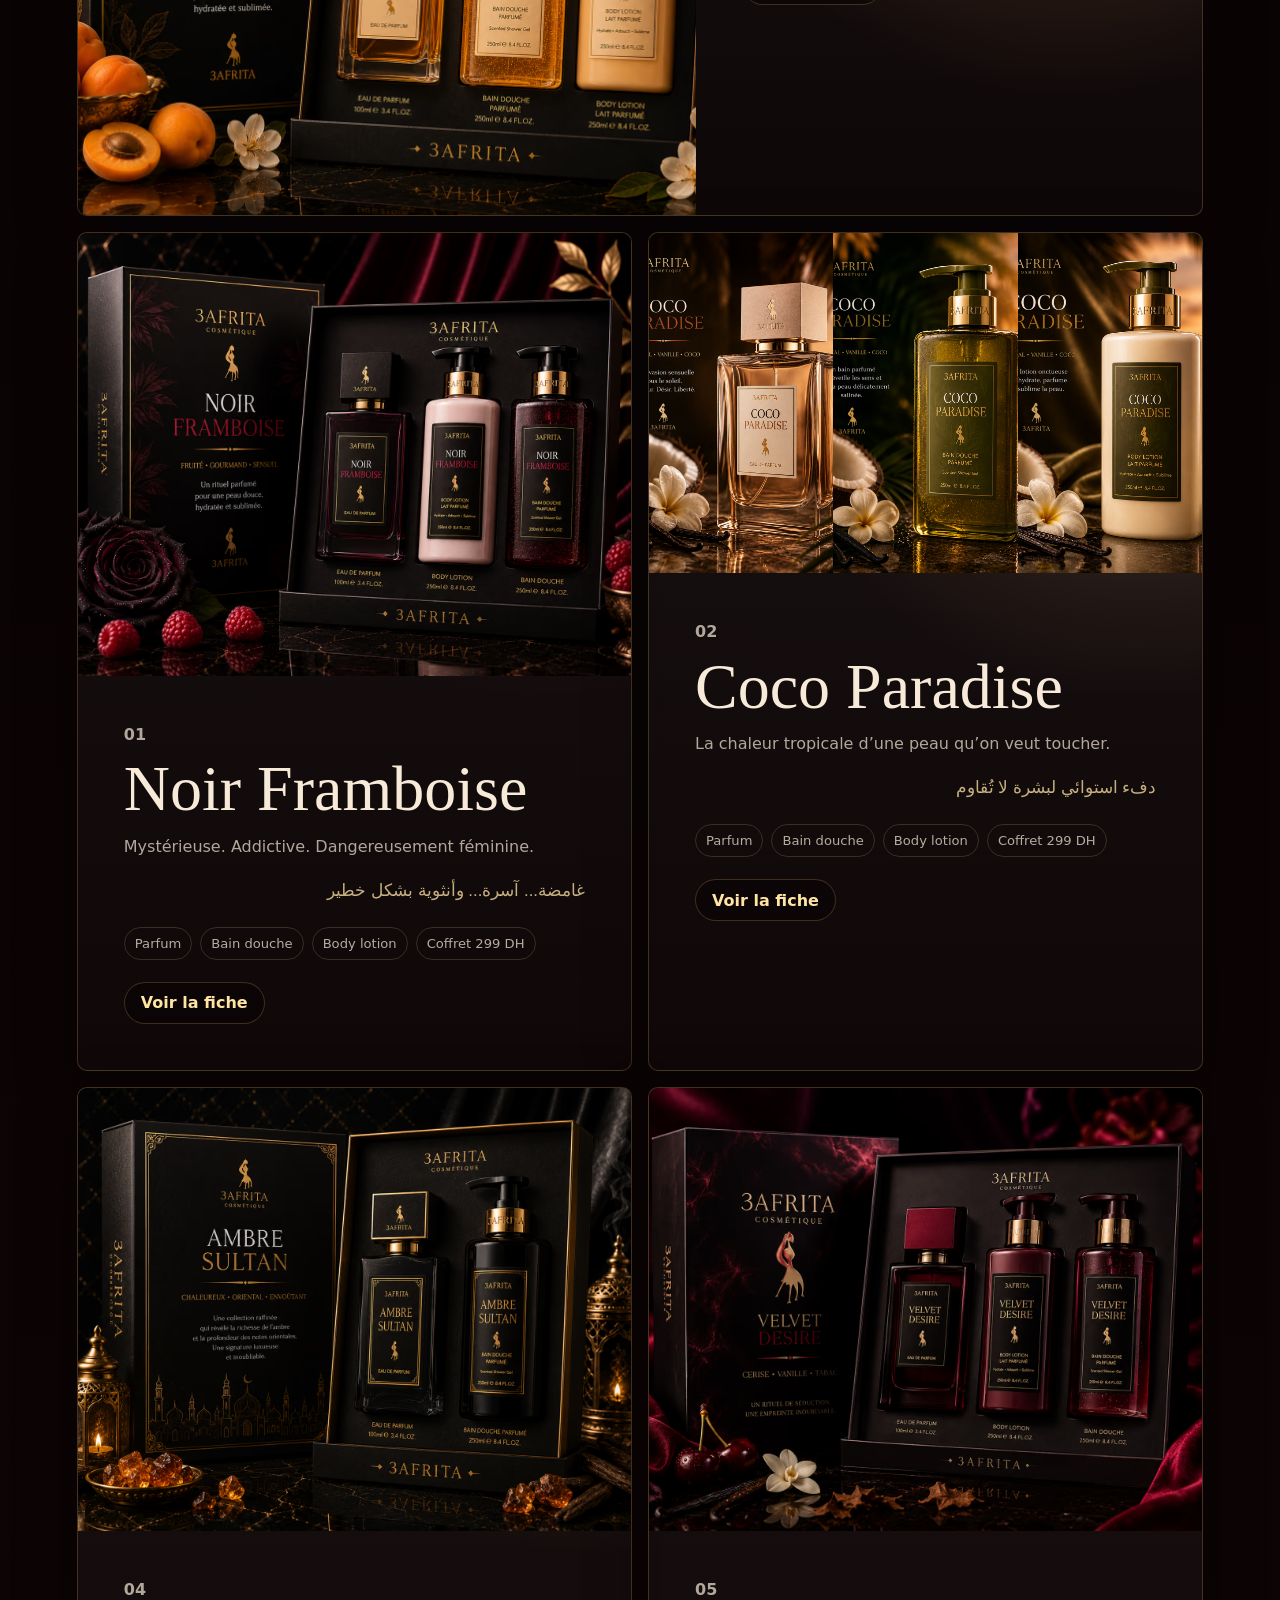
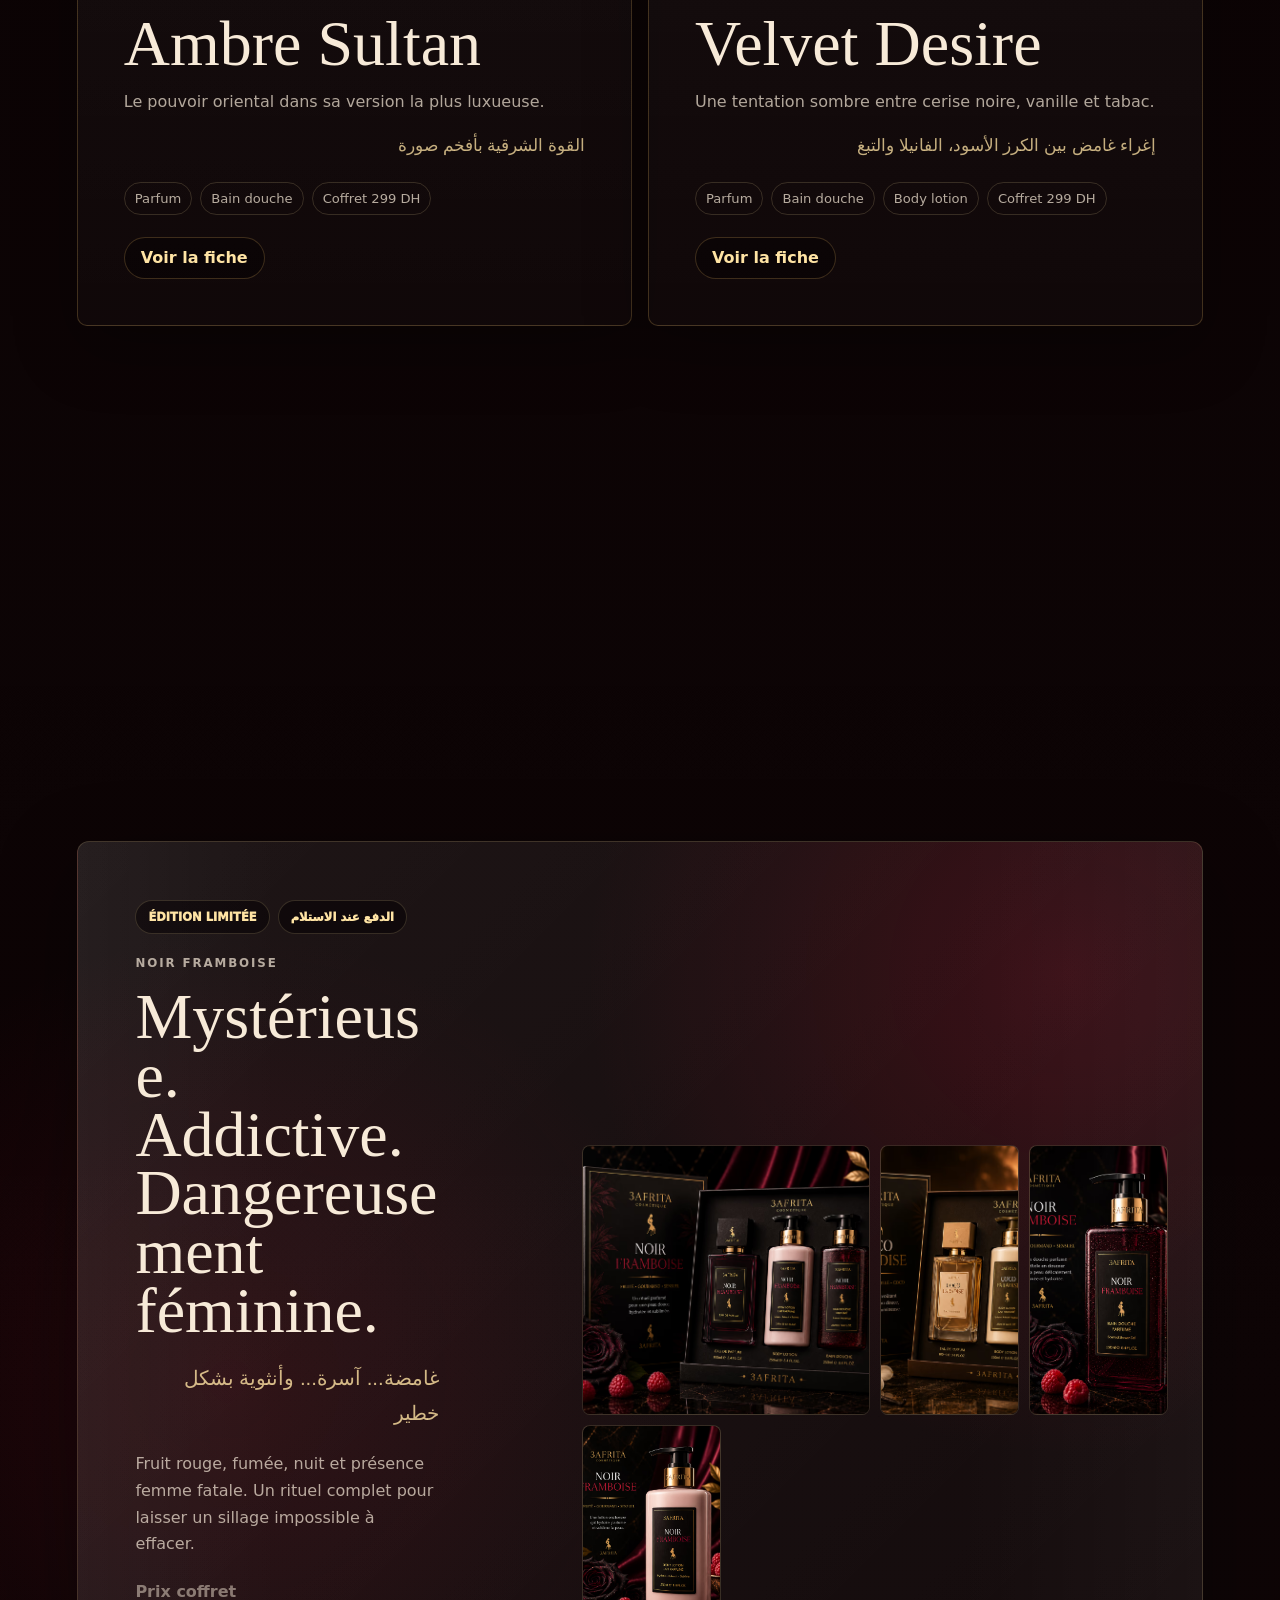
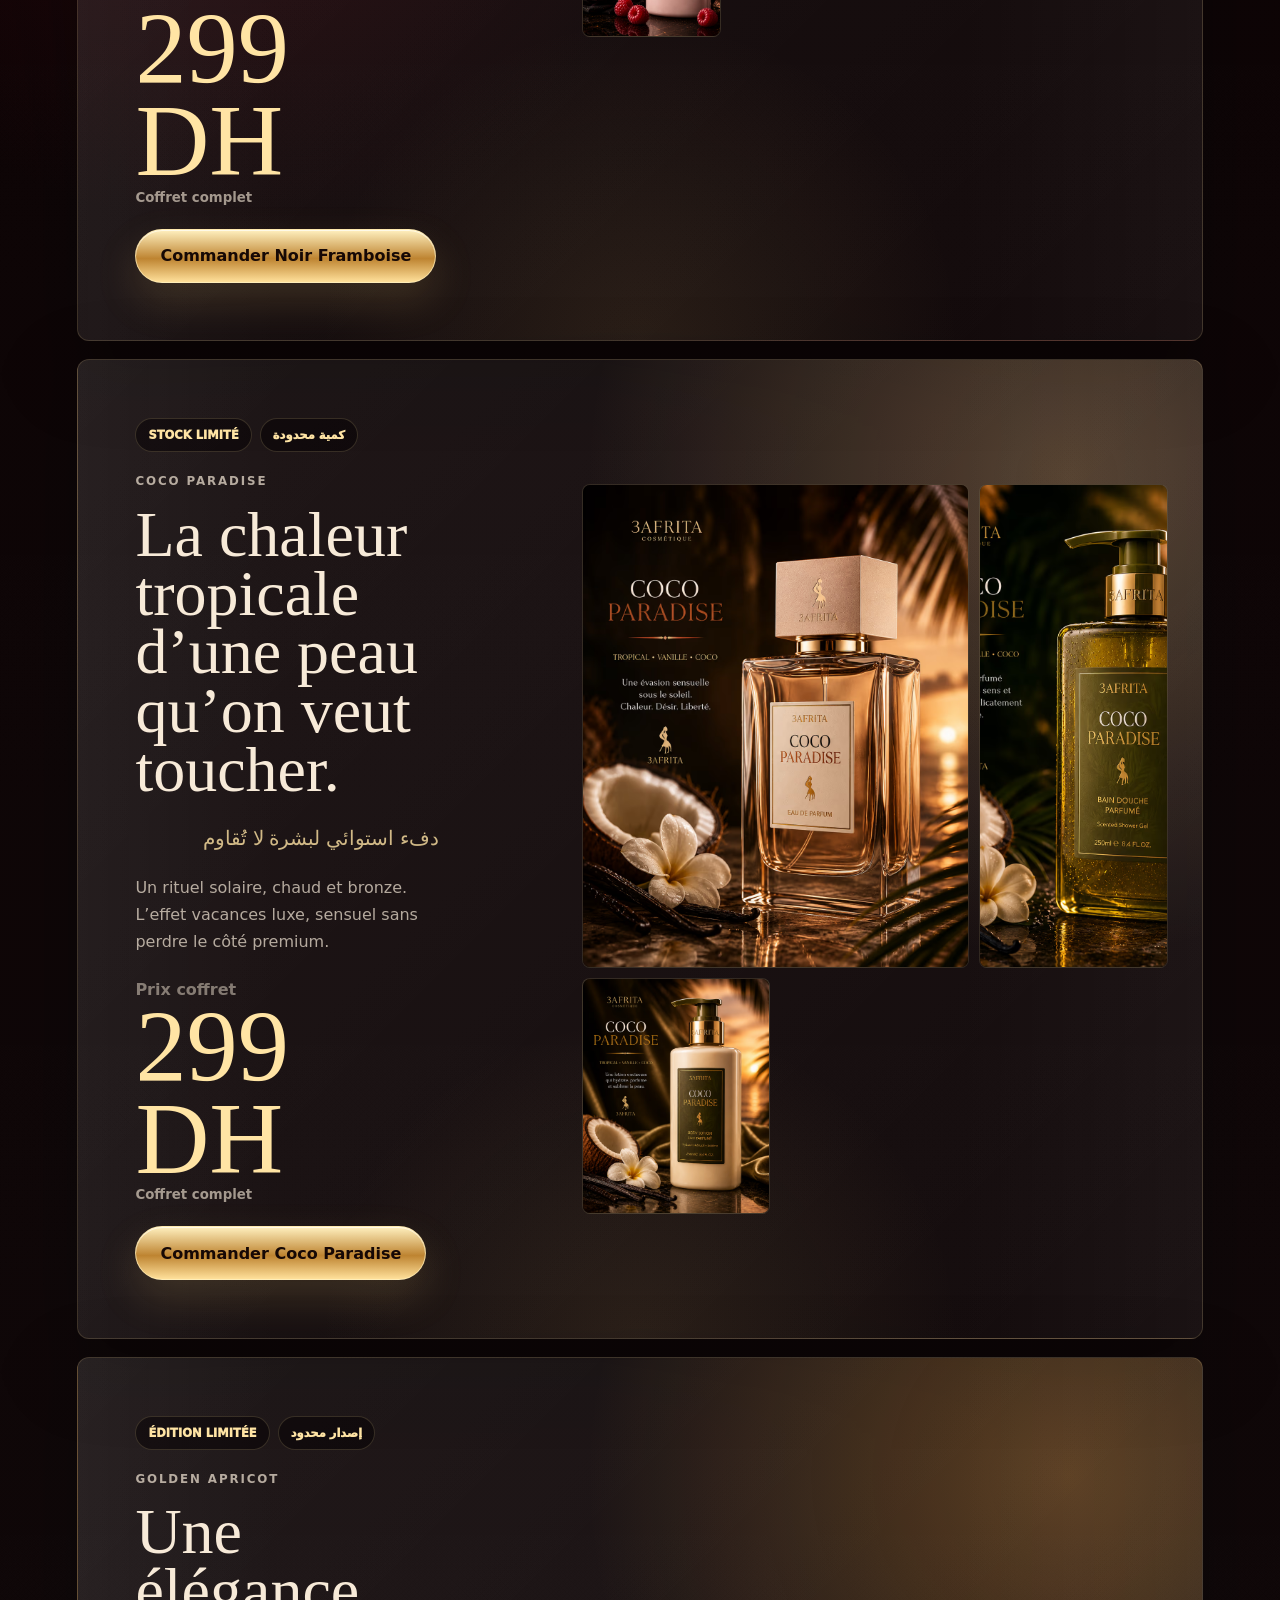
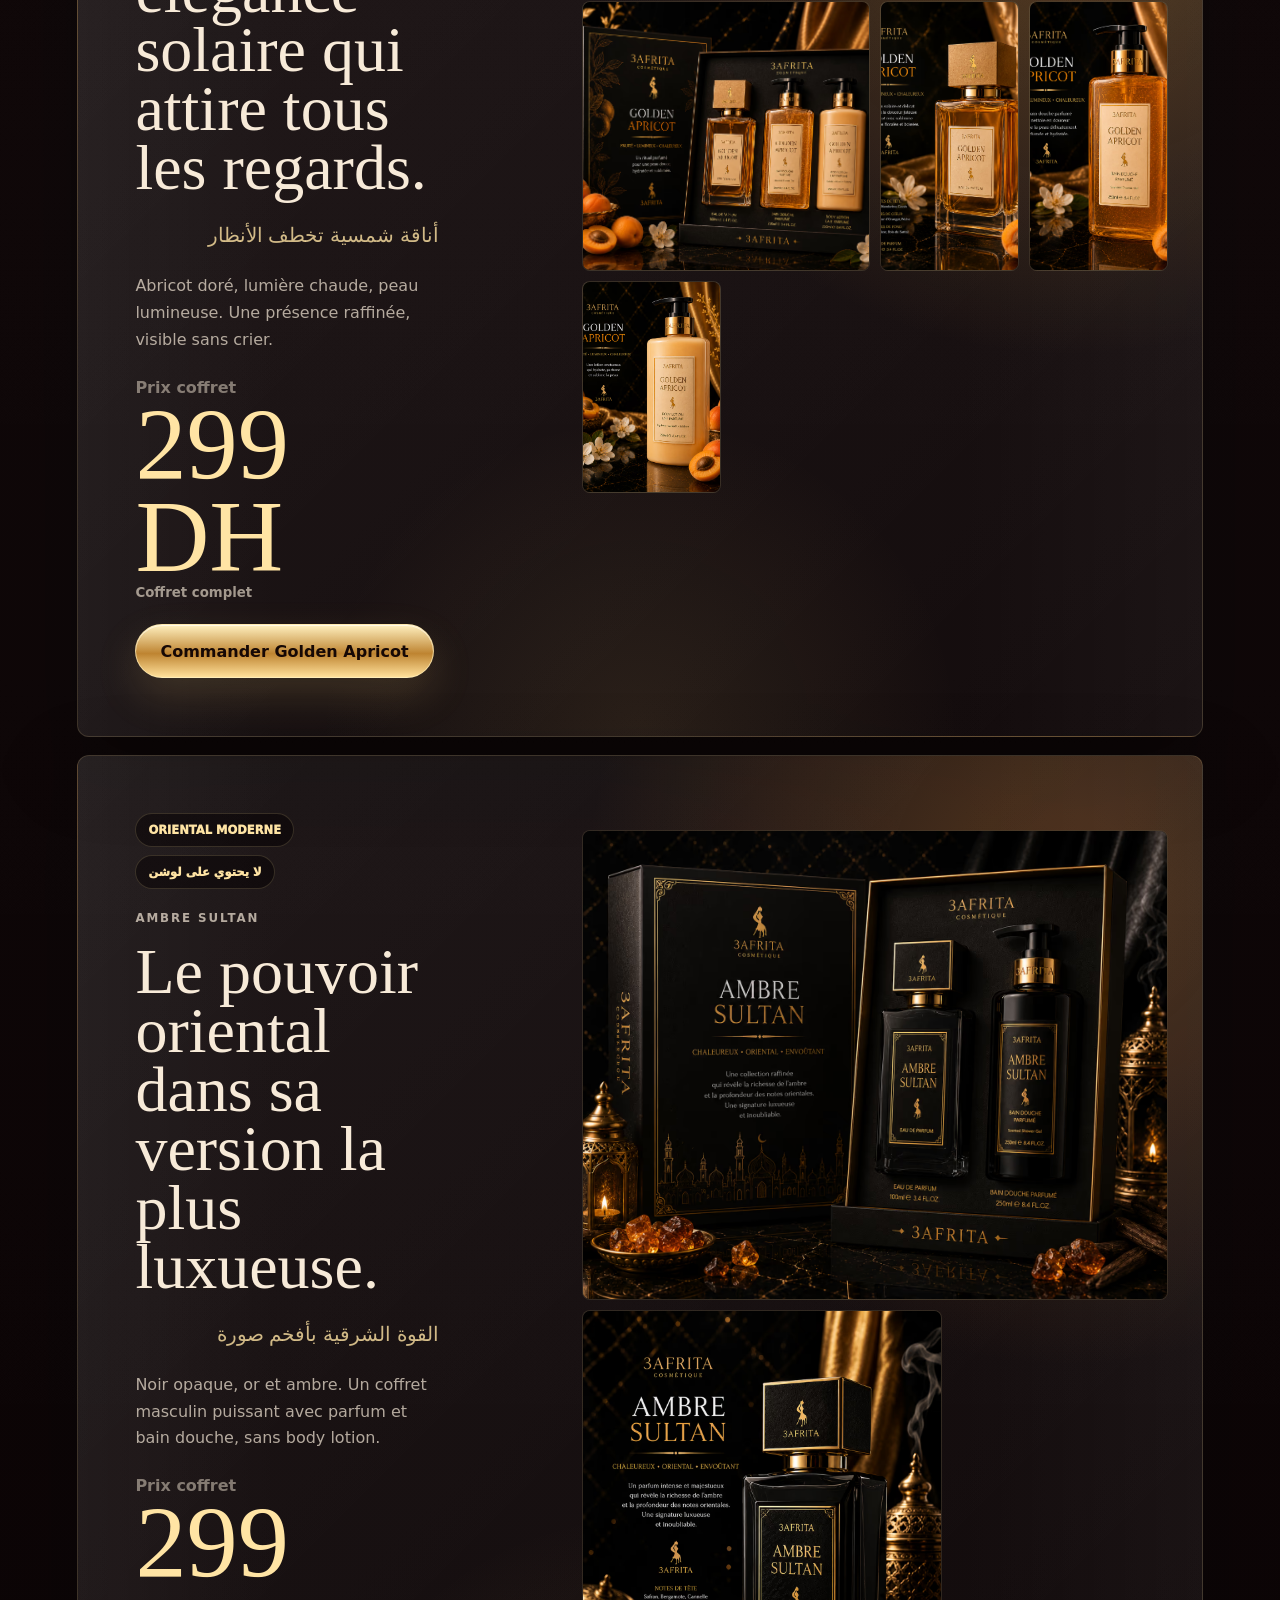
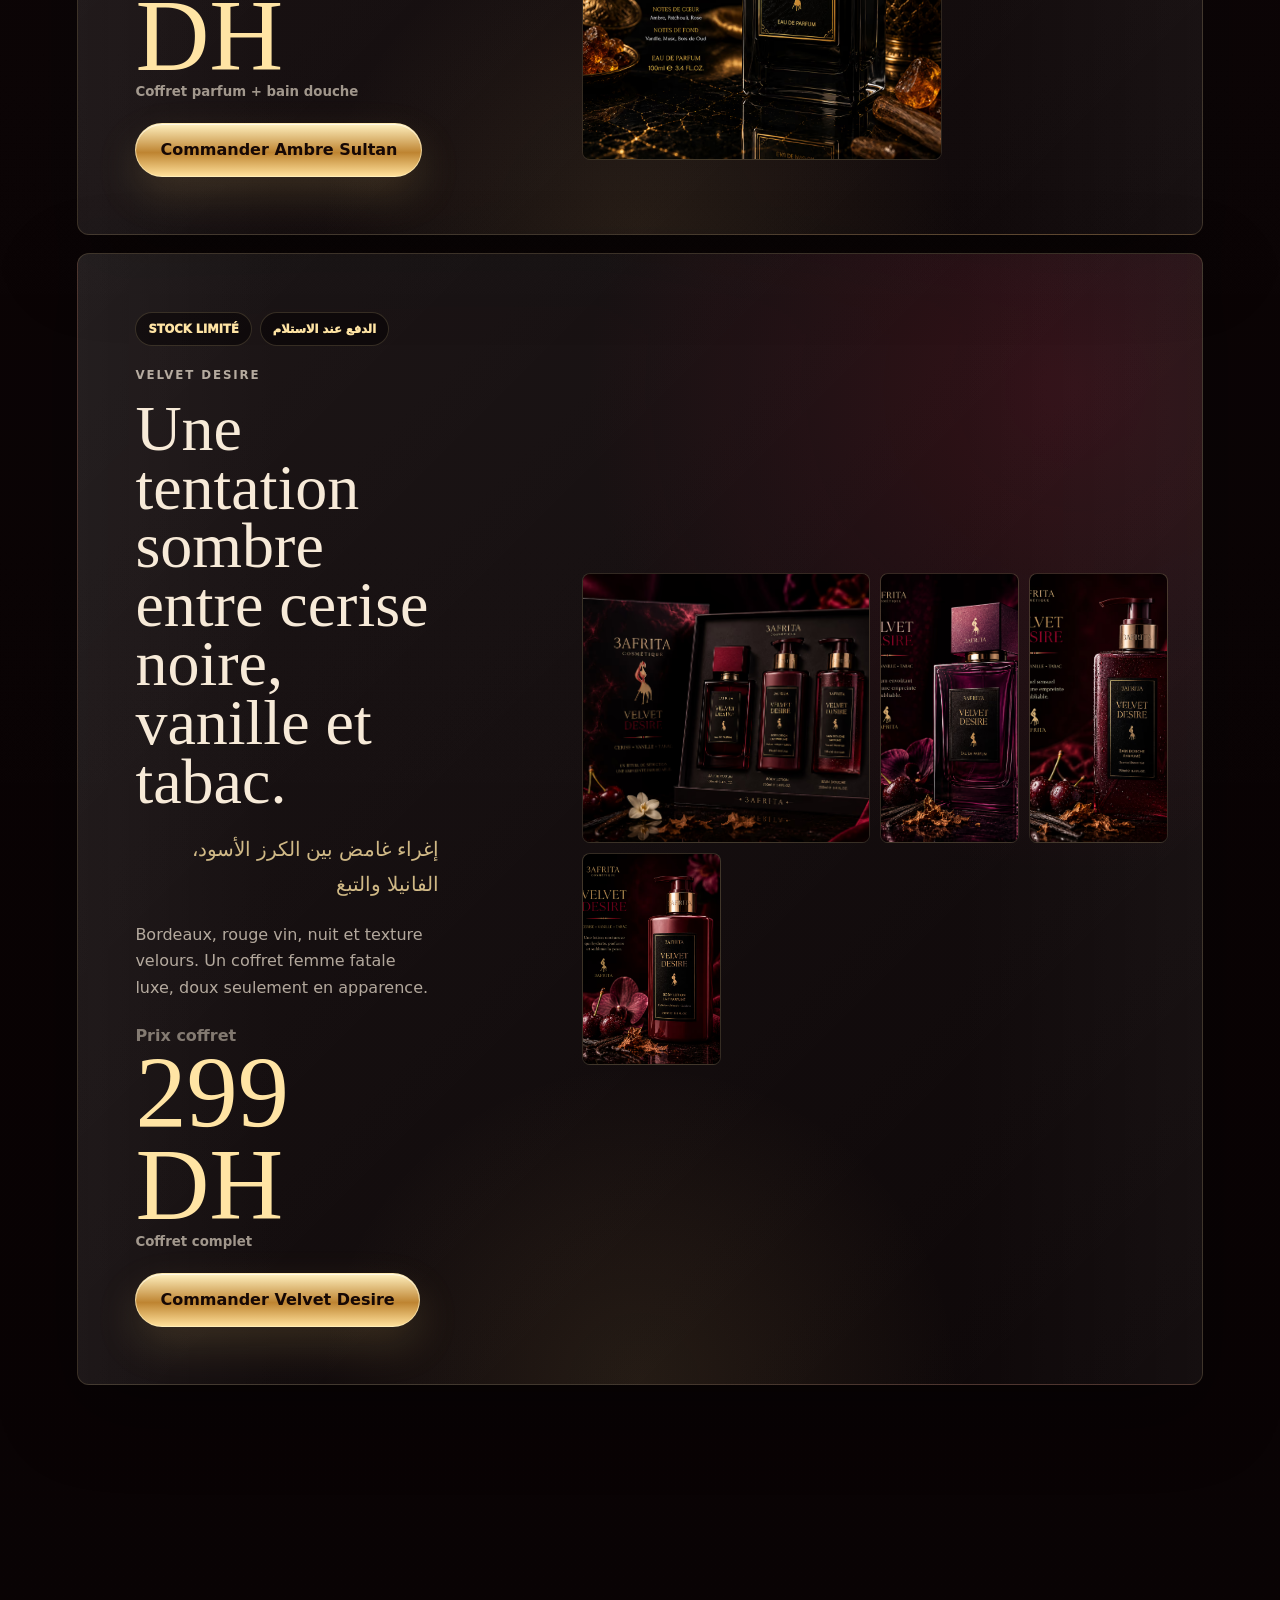
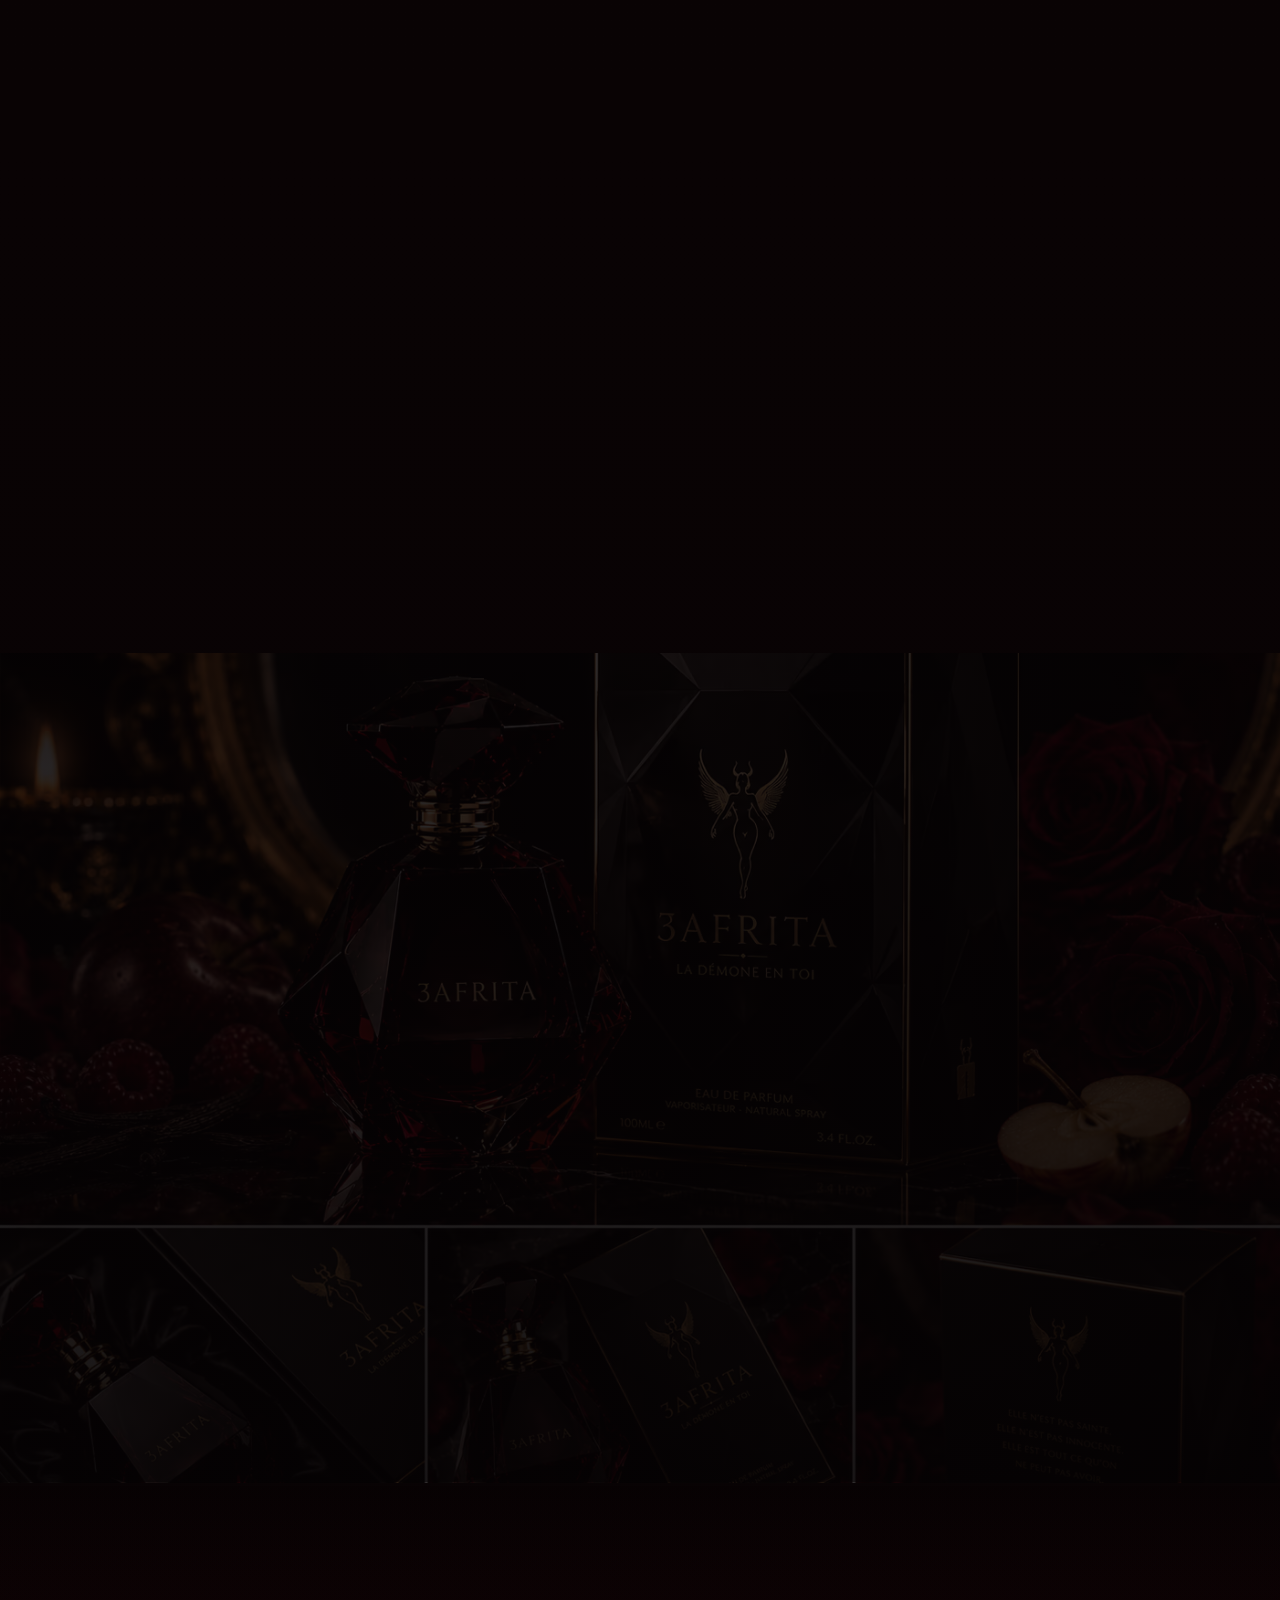
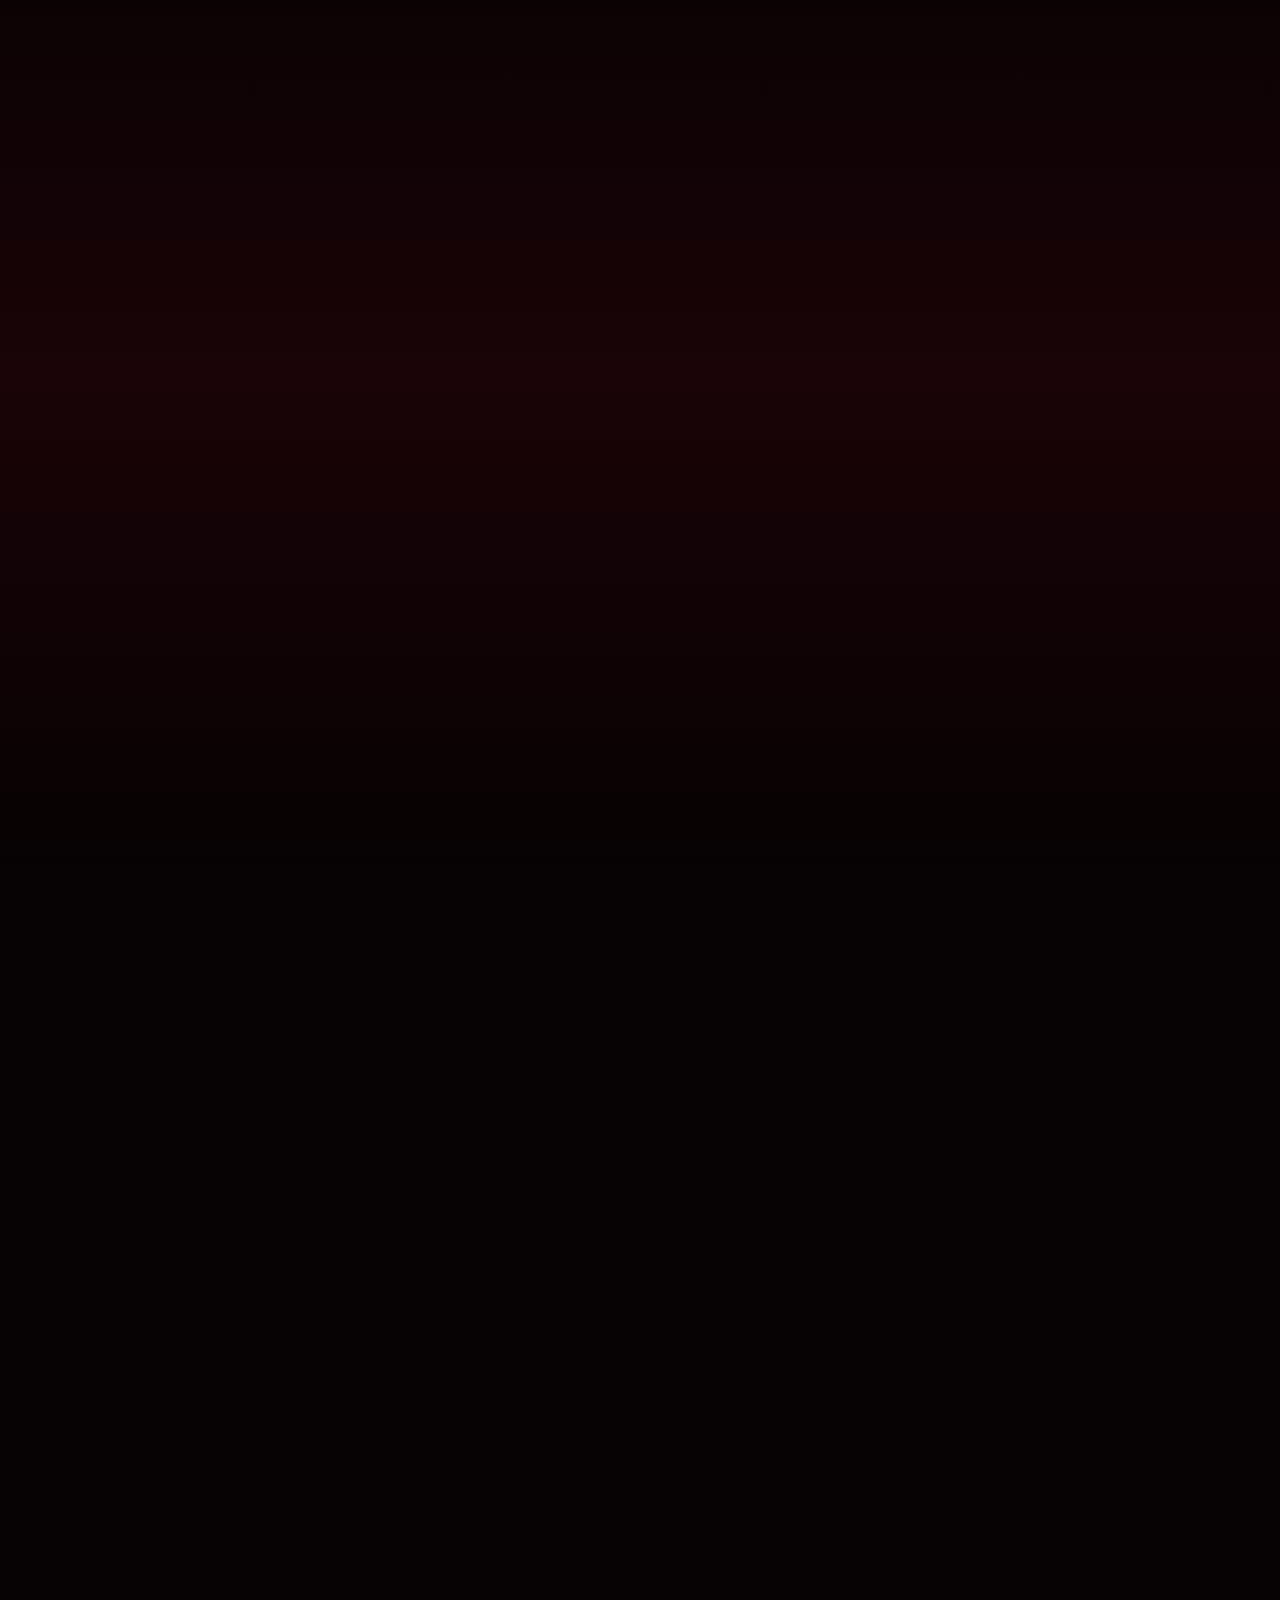
==== commit f3723efc: "Feature Golden Apricot homepage" ====
--- a/index.html
+++ b/index.html
@@ -11,12 +11,12 @@
     <meta name="theme-color" content="#050203" />
     <link rel="canonical" href="https://3afrita.com/" />
     <meta property="og:title" content="3AFRITA | عفريتة" />
-    <meta property="og:description" content="Certaines femmes séduisent. Les 3AFRITA ensorcellent. Dark luxury marocain, coffrets premium." />
+    <meta property="og:description" content="Golden Apricot par 3AFRITA. Une élégance solaire, sensuelle et impossible à oublier. Coffret à 299 DH." />
     <meta property="og:type" content="website" />
     <meta property="og:url" content="https://3afrita.com/" />
-    <meta property="og:image" content="https://3afrita.com/assets/collections/optimized/noir-framboise-coffret.webp" />
+    <meta property="og:image" content="https://3afrita.com/assets/collections/optimized/golden-apricot-coffret.webp" />
     <link rel="icon" type="image/png" href="./favicon.png" />
-    <link rel="preload" as="image" href="./assets/optimized/hero-main.avif" />
+    <link rel="preload" as="image" href="./assets/collections/optimized/golden-apricot-coffret.avif" />
     <link rel="stylesheet" href="./styles.css" />
   </head>
   <body>
@@ -26,6 +26,7 @@
     <header class="site-header" aria-label="Navigation principale">
       <a class="brand-mark" href="#top" aria-label="Accueil 3AFRITA">3AFRITA <span>عفريتة</span></a>
       <nav class="desktop-nav" aria-label="Sections">
+        <a href="#golden">Golden Apricot</a>
         <a href="#collections">Collections</a>
         <a href="#rituel">Rituel</a>
         <a href="#campagne">Campagne</a>
@@ -35,26 +36,67 @@
 
     <main id="top">
       <section class="hero" aria-labelledby="hero-title">
-        <picture class="hero-media">
-          <source srcset="./assets/optimized/hero-main.avif" type="image/avif" />
-          <source srcset="./assets/optimized/hero-main.webp" type="image/webp" />
-          <img src="./assets/optimized/hero-main.webp" alt="Parfum 3AFRITA dark luxury rouge sombre" width="1122" height="1402" fetchpriority="high" />
+        <picture class="hero-media hero-media-golden">
+          <source srcset="./assets/collections/optimized/golden-apricot-coffret.avif" type="image/avif" />
+          <source srcset="./assets/collections/optimized/golden-apricot-coffret.webp" type="image/webp" />
+          <img src="./assets/collections/optimized/golden-apricot-coffret.webp" alt="Coffret Golden Apricot 3AFRITA" width="1402" height="1122" fetchpriority="high" />
         </picture>
         <div class="hero-shade" aria-hidden="true"></div>
         <div class="hero-content reveal">
-          <p class="eyebrow">Dark luxury marocain</p>
-          <h1 id="hero-title">Certaines femmes séduisent. Les 3AFRITA ensorcellent.</h1>
-          <p class="tagline ar">بعض النساء يُغرين... أما العفريتة فتسحرك</p>
-          <p class="tagline">3AFRITA / عفريتة transforme le parfum en présence. Une beauté sensuelle, dangereuse, impossible à effacer.</p>
+          <p class="eyebrow">Collection vedette</p>
+          <h1 id="hero-title">Golden Apricot. Le luxe solaire qui reste sur la peau.</h1>
+          <p class="tagline ar">أناقة شمسية تخطف الأنظار</p>
+          <p class="tagline">Abricot doré, peau lumineuse, chaleur raffinée. Le coffret 3AFRITA pensé pour attirer les regards sans jamais crier.</p>
           <div class="hero-actions">
-            <a class="btn btn-primary" href="#collections">Découvrir les coffrets</a>
-            <a class="btn btn-ghost" href="#campagne">اكتشف الحملة</a>
+            <a class="btn btn-primary" href="https://wa.me/212607284660?text=Bonjour%2C%20je%20veux%20commander%20le%20coffret%20Golden%20Apricot%203AFRITA%20%C3%A0%20299%20DH." target="_blank" rel="noopener">Commander Golden Apricot</a>
+            <a class="btn btn-ghost" href="#golden">Découvrir le rituel</a>
           </div>
           <div class="hero-proof" aria-label="Preuves de marque">
-            <span>Édition limitée</span>
-            <span>Stock limité</span>
+            <span>Coffret 299 DH</span>
+            <span>Parfum + bain douche + lotion</span>
             <span>Paiement à la livraison</span>
             <span>Livraison Maroc</span>
+          </div>
+        </div>
+      </section>
+
+      <section class="golden-spotlight section-pad" id="golden" aria-labelledby="golden-title">
+        <div class="spotlight-shell reveal">
+          <div class="spotlight-copy">
+            <p class="eyebrow">Le coffret star</p>
+            <h2 id="golden-title">Golden Apricot</h2>
+            <p class="spotlight-lede">Une élégance solaire, chaude et moderne. Le rituel complet pour une peau dorée, propre, parfumée, prête à devenir souvenir.</p>
+            <p class="ar">كل مجموعة تحوّل روتينك إلى تجربة حسية</p>
+            <div class="spotlight-price">
+              <span>Prix coffret</span>
+              <strong>299 DH</strong>
+              <small>Parfum + bain douche + body lotion</small>
+            </div>
+            <div class="sensory-row" aria-label="Signature Golden Apricot">
+              <span>Abricot doré</span>
+              <span>Vanille douce</span>
+              <span>Peau chaude</span>
+              <span>Lumière or</span>
+            </div>
+            <a class="btn btn-primary" href="https://wa.me/212607284660?text=Bonjour%2C%20je%20veux%20commander%20le%20coffret%20Golden%20Apricot%203AFRITA%20%C3%A0%20299%20DH." target="_blank" rel="noopener">Commander le coffret</a>
+          </div>
+          <div class="spotlight-gallery" aria-label="Images Golden Apricot">
+            <picture class="spotlight-main">
+              <source srcset="./assets/collections/optimized/golden-apricot-coffret.avif" type="image/avif" />
+              <img src="./assets/collections/optimized/golden-apricot-coffret.webp" alt="Coffret Golden Apricot 3AFRITA" loading="lazy" />
+            </picture>
+            <picture>
+              <source srcset="./assets/collections/optimized/golden-apricot-parfum.avif" type="image/avif" />
+              <img src="./assets/collections/optimized/golden-apricot-parfum.webp" alt="Parfum Golden Apricot 3AFRITA" loading="lazy" />
+            </picture>
+            <picture>
+              <source srcset="./assets/collections/optimized/golden-apricot-bain-douche.avif" type="image/avif" />
+              <img src="./assets/collections/optimized/golden-apricot-bain-douche.webp" alt="Bain douche Golden Apricot 3AFRITA" loading="lazy" />
+            </picture>
+            <picture>
+              <source srcset="./assets/collections/optimized/golden-apricot-body-lotion.avif" type="image/avif" />
+              <img src="./assets/collections/optimized/golden-apricot-body-lotion.webp" alt="Body lotion Golden Apricot 3AFRITA" loading="lazy" />
+            </picture>
           </div>
         </div>
       </section>
@@ -74,20 +116,21 @@
       </section>
 
       <section class="signature section-pad" aria-labelledby="signature-title">
-        <div class="signature-card reveal">
+        <div class="signature-card signature-golden reveal">
           <div class="signature-copy">
-            <p class="eyebrow">Signature originelle</p>
-            <h2 id="signature-title">Noir Framboise</h2>
-            <p>Fruit rouge mystérieux, nuit, fumée, femme fatale. La première obsession 3AFRITA reste au centre de la marque.</p>
+            <p class="eyebrow">Campagne principale</p>
+            <h2 id="signature-title">Peau dorée. Présence impossible à ignorer.</h2>
+            <p>Golden Apricot installe une sensualité lumineuse : plus raffinée qu’un parfum d’été, plus mémorable qu’un simple soin.</p>
             <div class="price-row">
               <span>Coffret 299 DH</span>
-            </div>
-            <a class="btn btn-primary" href="https://wa.me/212607284660?text=Bonjour%2C%20je%20veux%20commander%20le%20coffret%203AFRITA%20Noir%20Framboise%20%C3%A0%20299%20DH." target="_blank" rel="noopener">Commander Noir Framboise</a>
+              <span>Stock limité</span>
+            </div>
+            <a class="btn btn-primary" href="https://wa.me/212607284660?text=Bonjour%2C%20je%20veux%20commander%20le%20coffret%20Golden%20Apricot%203AFRITA%20%C3%A0%20299%20DH." target="_blank" rel="noopener">Commander Golden Apricot</a>
           </div>
           <picture class="signature-product">
-            <source srcset="./assets/collections/optimized/noir-framboise-coffret.avif" type="image/avif" />
-            <source srcset="./assets/collections/optimized/noir-framboise-coffret.webp" type="image/webp" />
-            <img src="./assets/collections/optimized/noir-framboise-coffret.webp" alt="Coffret 3AFRITA Noir Framboise" width="1402" height="1122" loading="lazy" />
+            <source srcset="./assets/collections/optimized/golden-apricot-parfum.avif" type="image/avif" />
+            <source srcset="./assets/collections/optimized/golden-apricot-parfum.webp" type="image/webp" />
+            <img src="./assets/collections/optimized/golden-apricot-parfum.webp" alt="Parfum 3AFRITA Golden Apricot" width="1122" height="1402" loading="lazy" />
           </picture>
         </div>
       </section>
@@ -95,8 +138,8 @@
       <section class="collections section-pad" id="collections" aria-labelledby="collections-title">
         <div class="section-heading reveal">
           <p class="eyebrow">Collections</p>
-          <h2 id="collections-title">Cinq univers. Une seule aura.</h2>
-          <p>Chaque collection est une identité : parfum, bain douche, lotion et coffret complet selon l’univers.</p>
+          <h2 id="collections-title">Choisis ton aura.</h2>
+          <p>Golden Apricot mène la campagne. Les autres coffrets gardent chacun leur pouvoir, leur peau, leur nuit.</p>
         </div>
 
         <div class="collection-grid">
--- a/styles.css
+++ b/styles.css
@@ -10,6 +10,8 @@
   --red: #7b0719;
   --wine: #4a0711;
   --amber: #b66b25;
+  --apricot: #d89036;
+  --bronze: #8d5624;
   --shadow: 0 30px 90px rgba(0, 0, 0, 0.54);
 }
 
@@ -27,8 +29,8 @@
   font-family: Inter, ui-sans-serif, system-ui, -apple-system, BlinkMacSystemFont, "Segoe UI", sans-serif;
   color: var(--cream);
   background:
-    radial-gradient(circle at 12% 4%, rgba(123, 7, 25, 0.32), transparent 32rem),
-    radial-gradient(circle at 86% 18%, rgba(182, 107, 37, 0.18), transparent 28rem),
+    radial-gradient(circle at 12% 4%, rgba(123, 7, 25, 0.22), transparent 32rem),
+    radial-gradient(circle at 86% 18%, rgba(216, 144, 54, 0.26), transparent 30rem),
     linear-gradient(180deg, #050203 0%, #0d0405 42%, #050203 100%);
 }
 
@@ -115,7 +117,7 @@
   min-height: 100svh;
   display: grid;
   align-items: end;
-  padding: 118px clamp(20px, 6vw, 88px) 74px;
+  padding: 118px clamp(20px, 6vw, 88px) 84px;
   overflow: hidden;
 }
 
@@ -134,12 +136,18 @@
   transform: scale(1.03);
 }
 
+.hero-media-golden img {
+  object-position: 62% center;
+  filter: saturate(1.12) contrast(1.08) brightness(0.82);
+}
+
 .hero-shade {
   position: absolute;
   inset: 0;
   background:
-    linear-gradient(90deg, rgba(5,2,3,0.98) 0%, rgba(5,2,3,0.66) 43%, rgba(5,2,3,0.18) 100%),
-    linear-gradient(180deg, rgba(5,2,3,0.2) 0%, rgba(5,2,3,0.08) 38%, rgba(5,2,3,0.96) 100%);
+    radial-gradient(circle at 72% 54%, rgba(216,144,54,0.2), transparent 28rem),
+    linear-gradient(90deg, rgba(5,2,3,0.98) 0%, rgba(5,2,3,0.72) 42%, rgba(5,2,3,0.2) 100%),
+    linear-gradient(180deg, rgba(5,2,3,0.18) 0%, rgba(5,2,3,0.08) 38%, rgba(5,2,3,0.96) 100%);
 }
 
 .hero-content {
@@ -166,7 +174,7 @@
 h1 {
   margin: 0;
   width: min(860px, 100%);
-  font-size: clamp(3.05rem, 7.6vw, 7.6rem);
+  font-size: clamp(3.05rem, 7.2vw, 7.4rem);
   line-height: 0.9;
   color: rgba(247, 234, 216, 0.96);
   text-shadow: 0 28px 78px rgba(0,0,0,0.92), 0 0 60px rgba(123,7,25,0.48);
@@ -251,12 +259,141 @@
 
 .hero-proof span,
 .price-row span,
-.badge-row span {
+.badge-row span,
+.sensory-row span {
   border: 1px solid rgba(255, 228, 164, 0.16);
   border-radius: 999px;
   padding: 9px 12px;
   color: rgba(247, 234, 216, 0.72);
   background: rgba(5,2,3,0.48);
+}
+
+.golden-spotlight {
+  padding-top: clamp(44px, 7vw, 104px);
+  background:
+    radial-gradient(circle at 76% 20%, rgba(216,144,54,0.22), transparent 24rem),
+    linear-gradient(180deg, rgba(5,2,3,0), rgba(182,107,37,0.08), rgba(5,2,3,0));
+}
+
+.spotlight-shell {
+  position: relative;
+  overflow: hidden;
+  display: grid;
+  grid-template-columns: minmax(0, 0.86fr) minmax(0, 1.14fr);
+  gap: clamp(22px, 5vw, 68px);
+  align-items: center;
+  width: min(1240px, 100%);
+  margin: 0 auto;
+  border: 1px solid rgba(255,228,164,0.22);
+  border-radius: 12px;
+  background:
+    linear-gradient(135deg, rgba(255,255,255,0.085), rgba(255,255,255,0.018)),
+    radial-gradient(circle at 78% 18%, rgba(216,144,54,0.32), transparent 30rem),
+    radial-gradient(circle at 20% 100%, rgba(123,7,25,0.16), transparent 22rem);
+  box-shadow: var(--shadow), 0 0 110px rgba(216,144,54,0.08);
+}
+
+.spotlight-shell::before {
+  content: "";
+  position: absolute;
+  inset: 0;
+  pointer-events: none;
+  background:
+    linear-gradient(112deg, transparent 0 38%, rgba(255,255,255,0.045) 47%, transparent 56%),
+    radial-gradient(circle at 50% 0%, rgba(255,228,164,0.09), transparent 24rem);
+}
+
+.spotlight-copy {
+  position: relative;
+  z-index: 2;
+  padding: clamp(28px, 5vw, 72px);
+}
+
+.spotlight-copy h2 {
+  margin: 0;
+  font-size: clamp(3.3rem, 9vw, 8.8rem);
+  line-height: 0.82;
+}
+
+.spotlight-lede {
+  color: rgba(247,234,216,0.78);
+  font-size: clamp(1.05rem, 1.7vw, 1.28rem);
+  line-height: 1.7;
+}
+
+.spotlight-price {
+  display: grid;
+  gap: 2px;
+  margin: 26px 0;
+}
+
+.spotlight-price span,
+.spotlight-price small {
+  color: rgba(247,234,216,0.62);
+  font-weight: 850;
+}
+
+.spotlight-price strong {
+  color: var(--gold-2);
+  font-family: Didot, "Bodoni 72", "Times New Roman", serif;
+  font-size: clamp(4.4rem, 10vw, 8.6rem);
+  font-weight: 500;
+  line-height: 0.86;
+}
+
+.sensory-row {
+  display: flex;
+  flex-wrap: wrap;
+  gap: 8px;
+  margin: 0 0 28px;
+}
+
+.sensory-row span {
+  color: rgba(255,228,164,0.8);
+}
+
+.spotlight-gallery {
+  position: relative;
+  z-index: 2;
+  display: grid;
+  grid-template-columns: repeat(3, minmax(0, 1fr));
+  grid-auto-rows: minmax(220px, 1fr);
+  gap: 10px;
+  padding: clamp(16px, 3vw, 34px);
+  min-height: 650px;
+}
+
+.spotlight-gallery picture {
+  overflow: hidden;
+  border: 1px solid rgba(255,228,164,0.16);
+  border-radius: 8px;
+  background:
+    radial-gradient(circle at 50% 12%, rgba(255,228,164,0.13), transparent 14rem),
+    rgba(5,2,3,0.42);
+  box-shadow: 0 18px 42px rgba(0,0,0,0.28);
+}
+
+.spotlight-gallery img {
+  width: 100%;
+  height: 100%;
+  object-fit: cover;
+  transition: transform 900ms ease, filter 900ms ease;
+}
+
+.spotlight-gallery picture:hover img {
+  transform: scale(1.045);
+  filter: saturate(1.1) contrast(1.04);
+}
+
+.spotlight-main {
+  grid-column: span 2;
+  grid-row: span 2;
+}
+
+.signature-golden {
+  background:
+    linear-gradient(135deg, rgba(255,255,255,0.075), rgba(255,255,255,0.018)),
+    radial-gradient(circle at 78% 12%, rgba(216,144,54,0.34), transparent 30rem);
 }
 
 .section-pad {
@@ -369,6 +506,7 @@
 }
 
 #collections,
+#golden,
 .product-dossier,
 #rituel,
 #campagne,
@@ -387,7 +525,8 @@
   box-shadow: 0 22px 64px rgba(0,0,0,0.3);
 }
 
-.collection-card:first-child {
+.collection-card.apricot {
+  order: -1;
   grid-column: span 6;
   min-height: 560px;
   display: grid;
@@ -869,7 +1008,8 @@
 
   .manifesto-grid,
   .signature-card,
-  .collection-card:first-child,
+  .collection-card.apricot,
+  .spotlight-shell,
   .product-dossier,
   .conversion-card {
     grid-template-columns: 1fr;
@@ -880,7 +1020,7 @@
   }
 
   .collection-card,
-  .collection-card:first-child {
+  .collection-card.apricot {
     grid-column: auto;
     min-height: auto;
   }
@@ -894,6 +1034,11 @@
     min-height: 480px;
   }
 
+  .spotlight-gallery {
+    min-height: auto;
+    grid-auto-rows: minmax(260px, auto);
+  }
+
   .whatsapp-sticky { display: flex; }
 }
 
@@ -913,6 +1058,10 @@
 
   .hero-media img {
     object-position: 64% center;
+  }
+
+  .hero-media-golden img {
+    object-position: 58% center;
   }
 
   .hero-shade {
@@ -935,6 +1084,42 @@
   .section-pad {
     padding-left: 16px;
     padding-right: 16px;
+  }
+
+  .golden-spotlight {
+    padding-top: 46px;
+  }
+
+  .spotlight-shell {
+    border-radius: 10px;
+  }
+
+  .spotlight-copy {
+    padding: 28px;
+  }
+
+  .spotlight-copy h2 {
+    font-size: clamp(3rem, 18vw, 4.8rem);
+  }
+
+  .spotlight-price strong {
+    font-size: clamp(4rem, 18vw, 5.7rem);
+  }
+
+  .spotlight-gallery {
+    grid-template-columns: 1fr 1fr;
+    gap: 8px;
+    padding: 0 16px 16px;
+  }
+
+  .spotlight-main {
+    grid-column: span 2;
+    grid-row: auto;
+    min-height: 280px;
+  }
+
+  .spotlight-gallery picture:not(.spotlight-main) {
+    min-height: 230px;
   }
 
   .collection-visual,
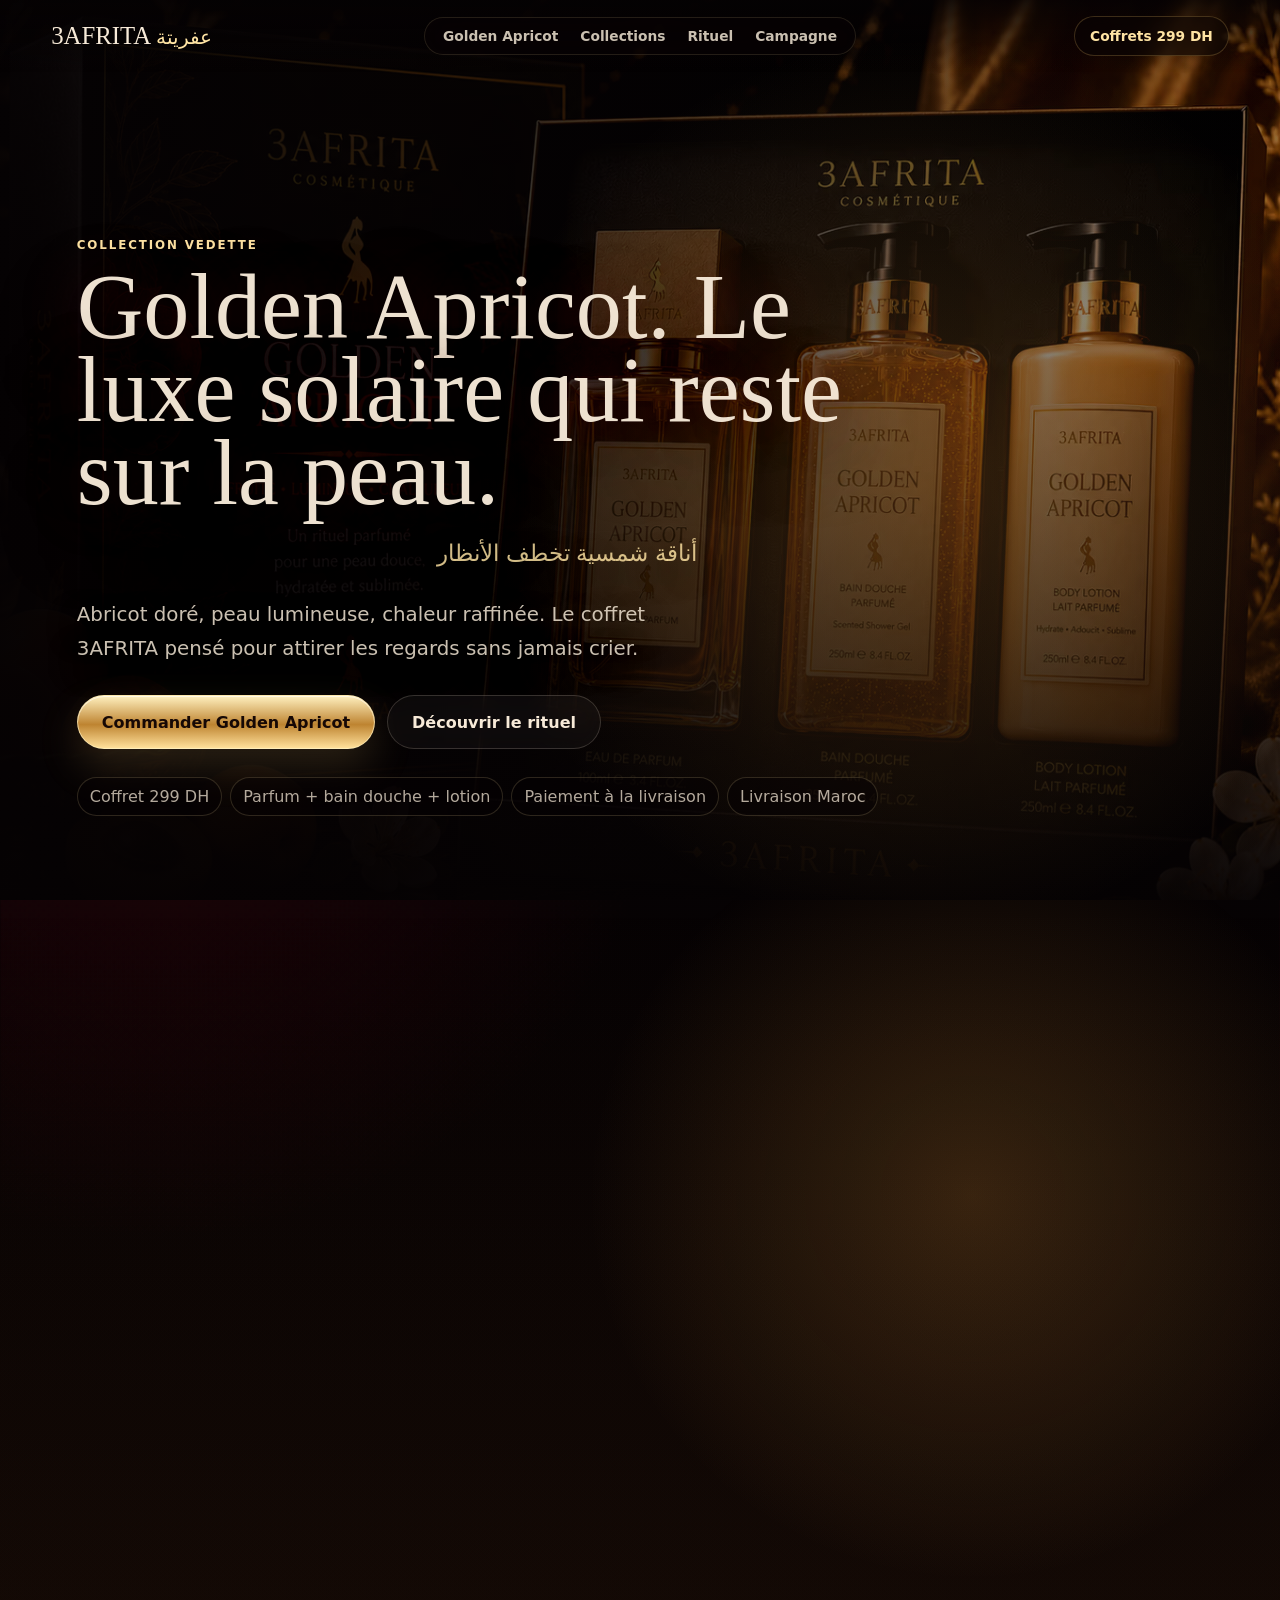
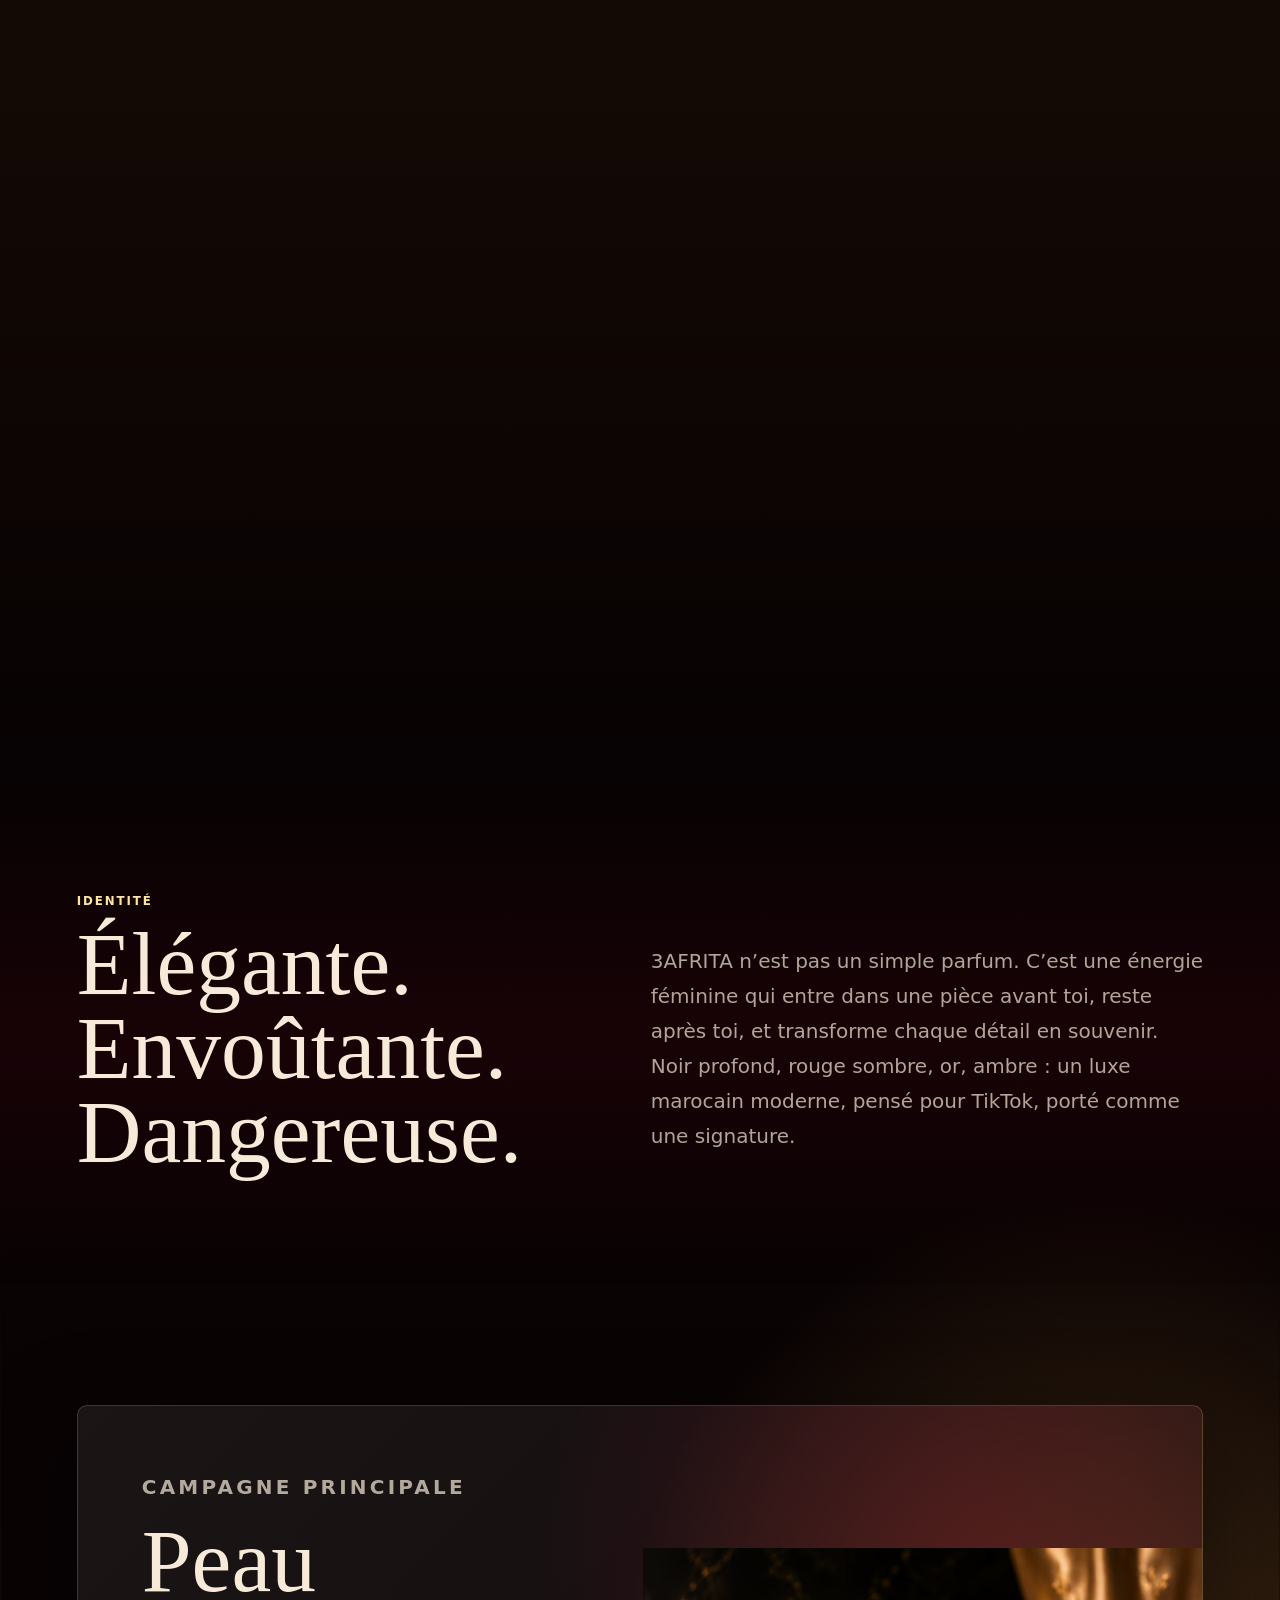
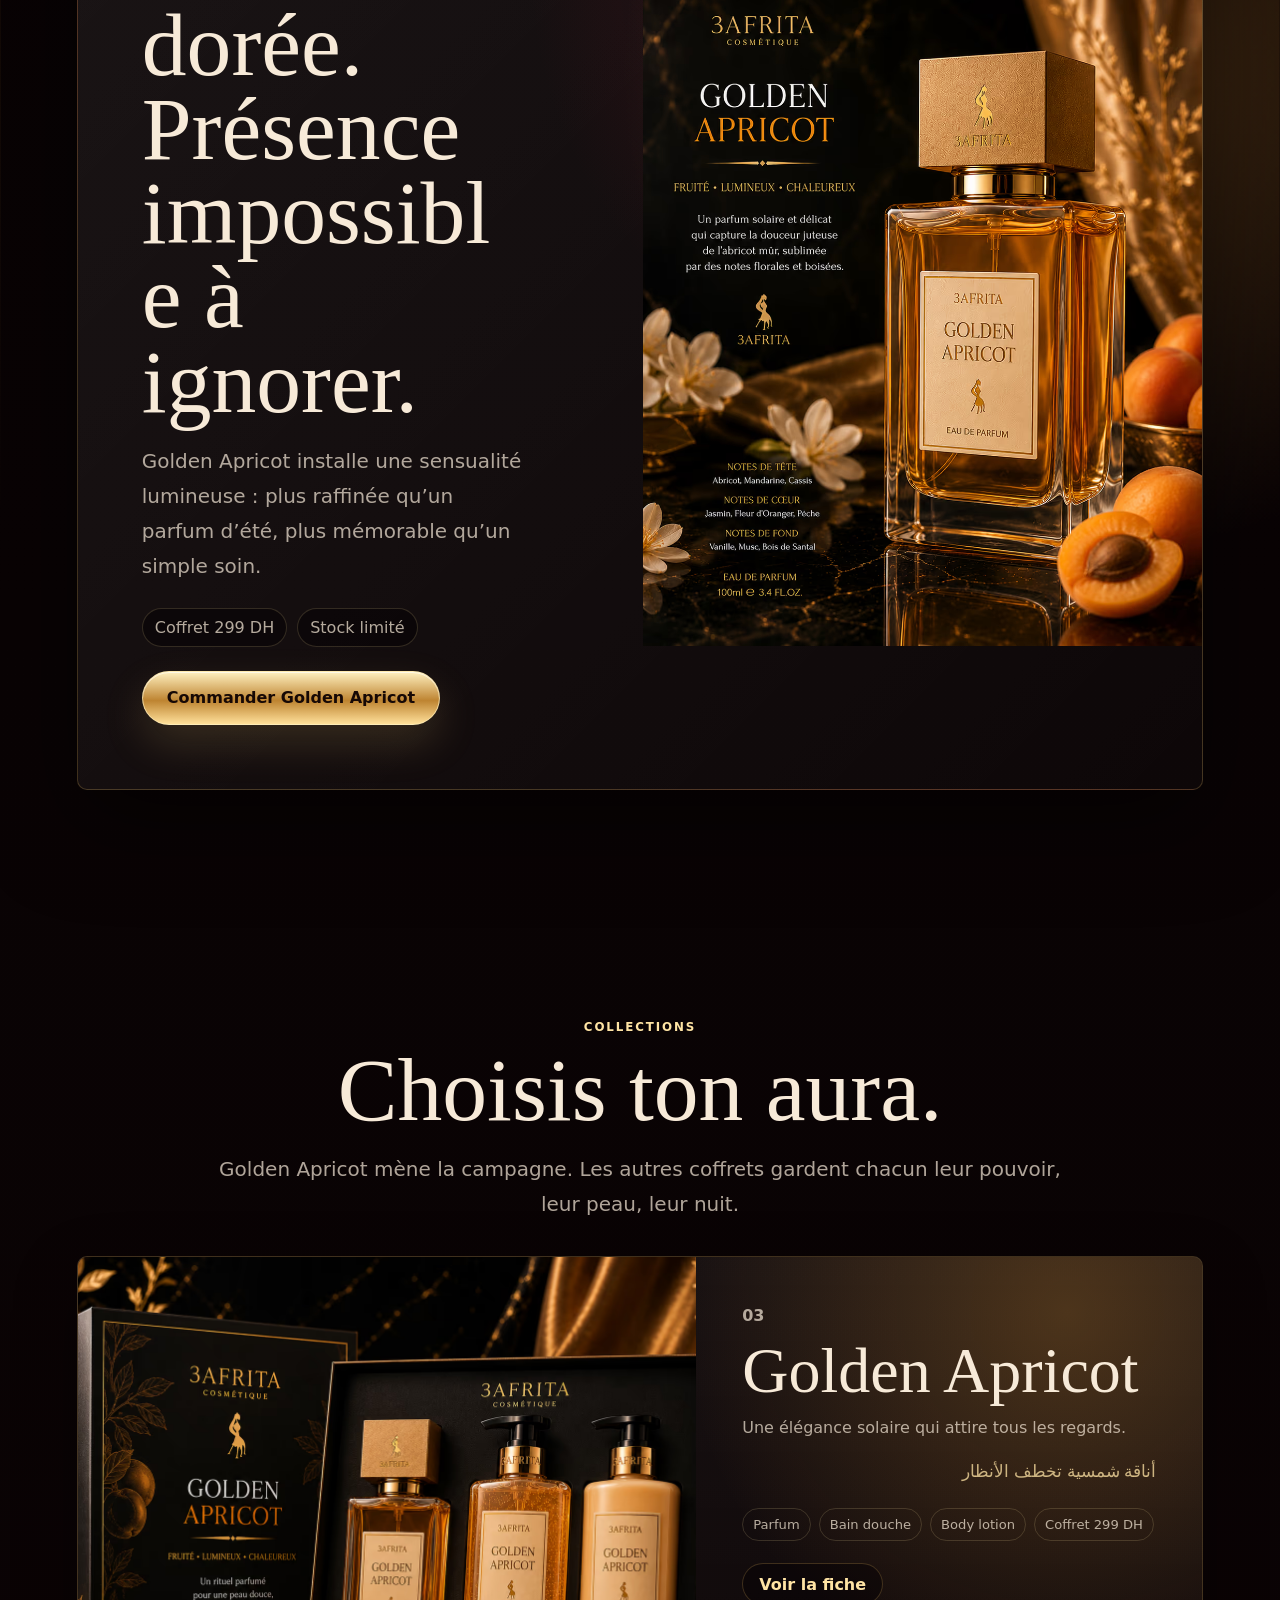
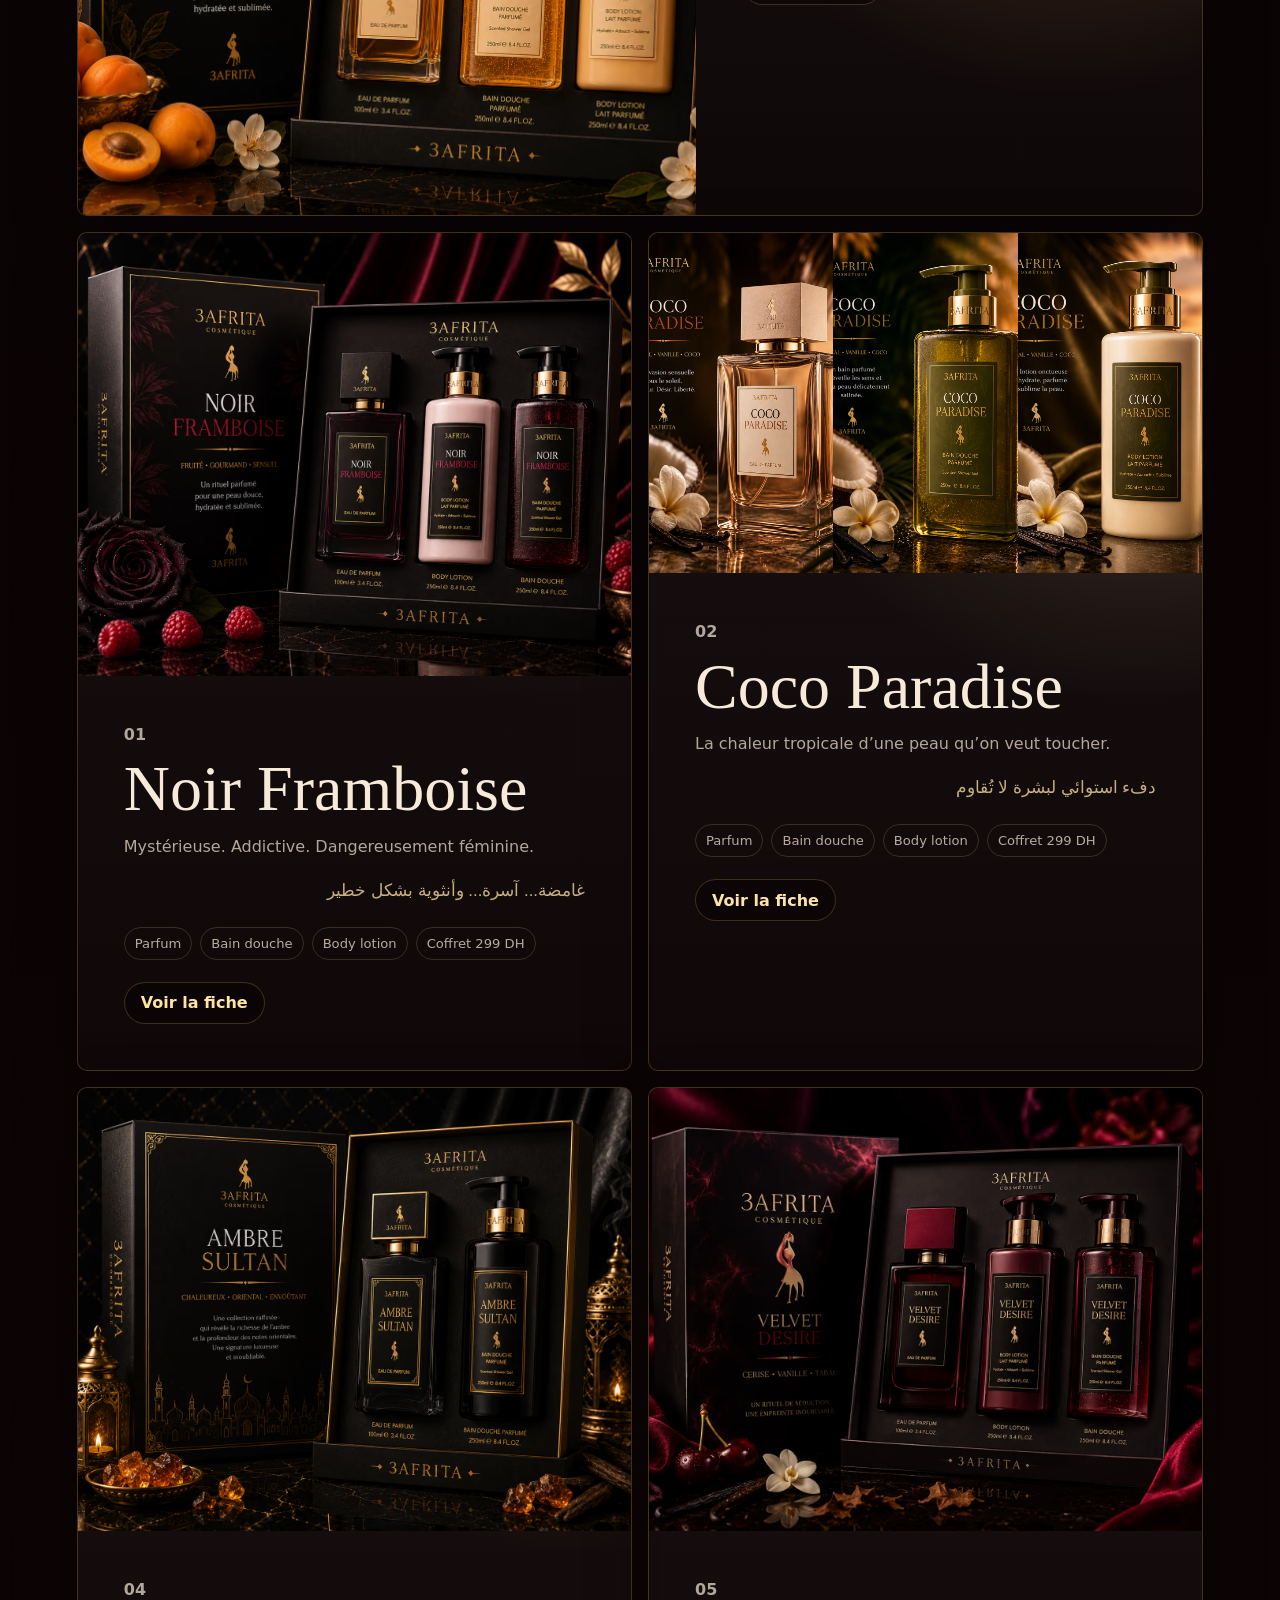
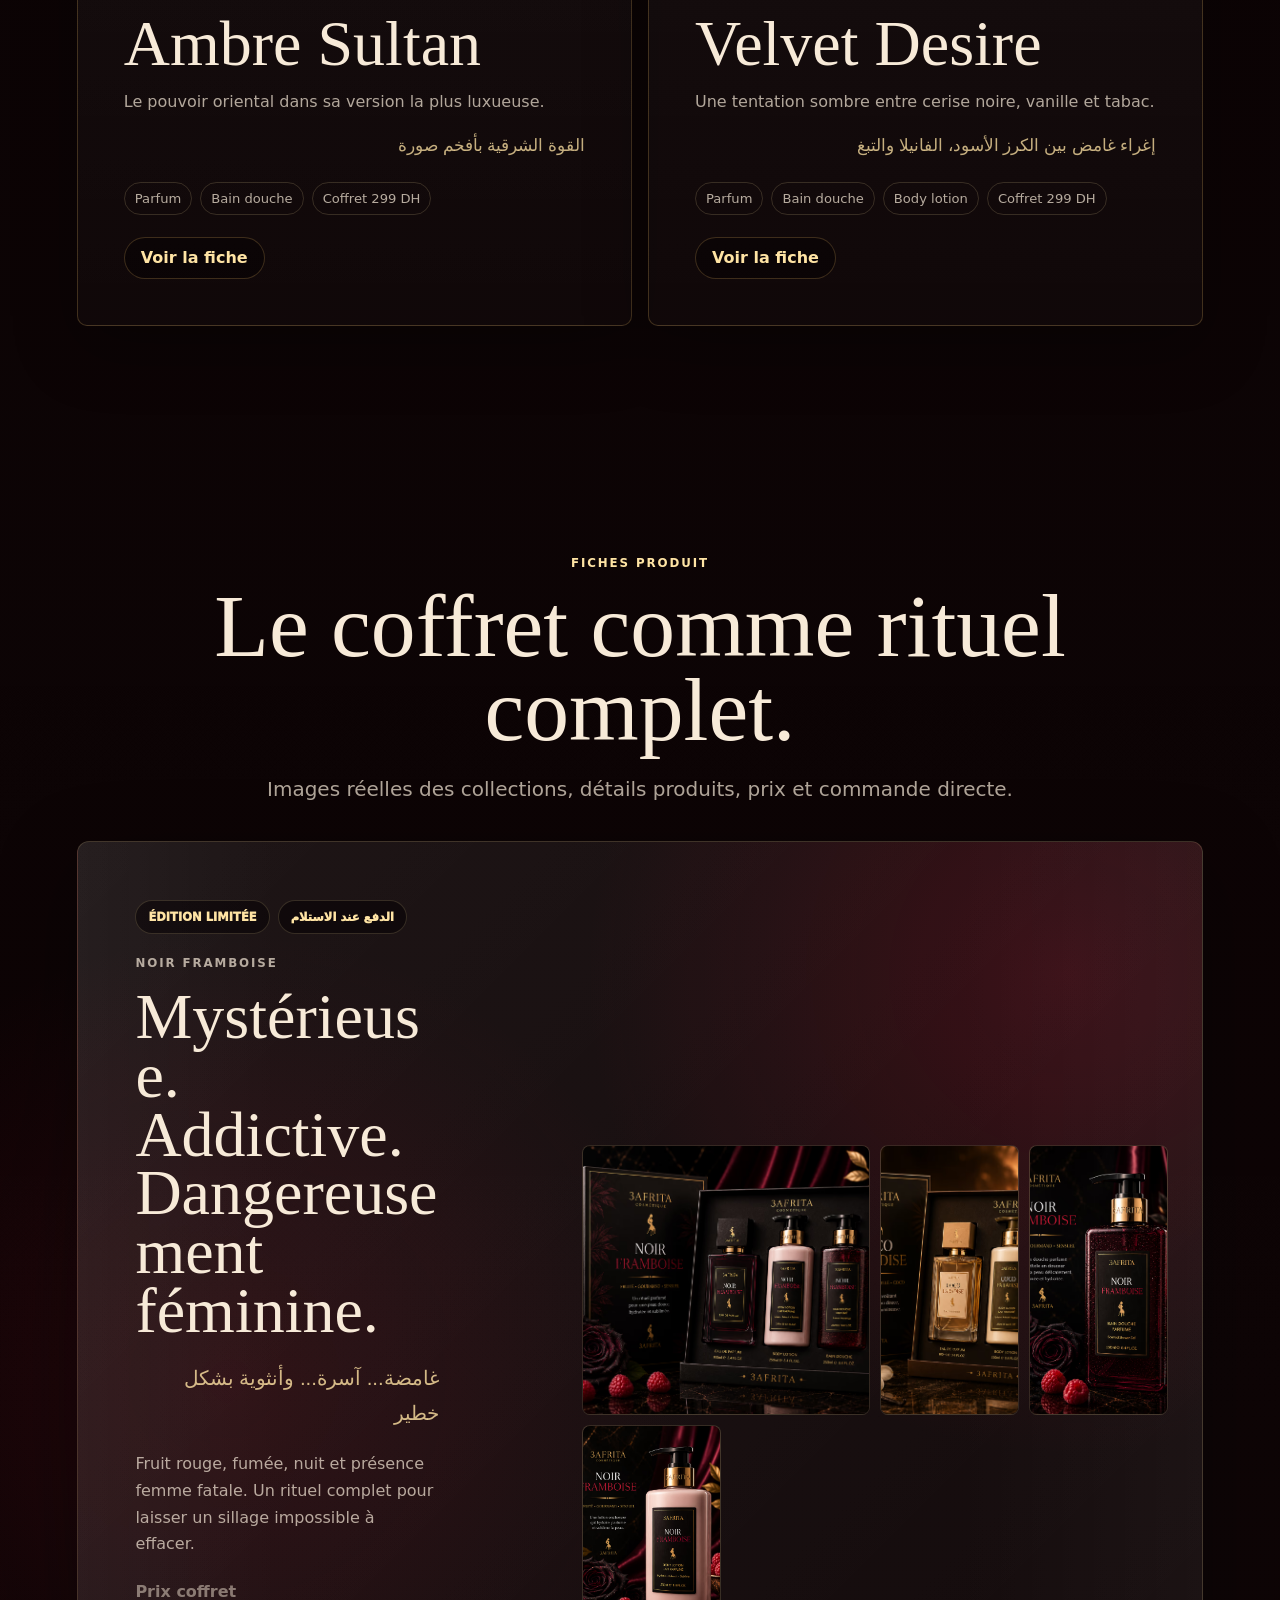
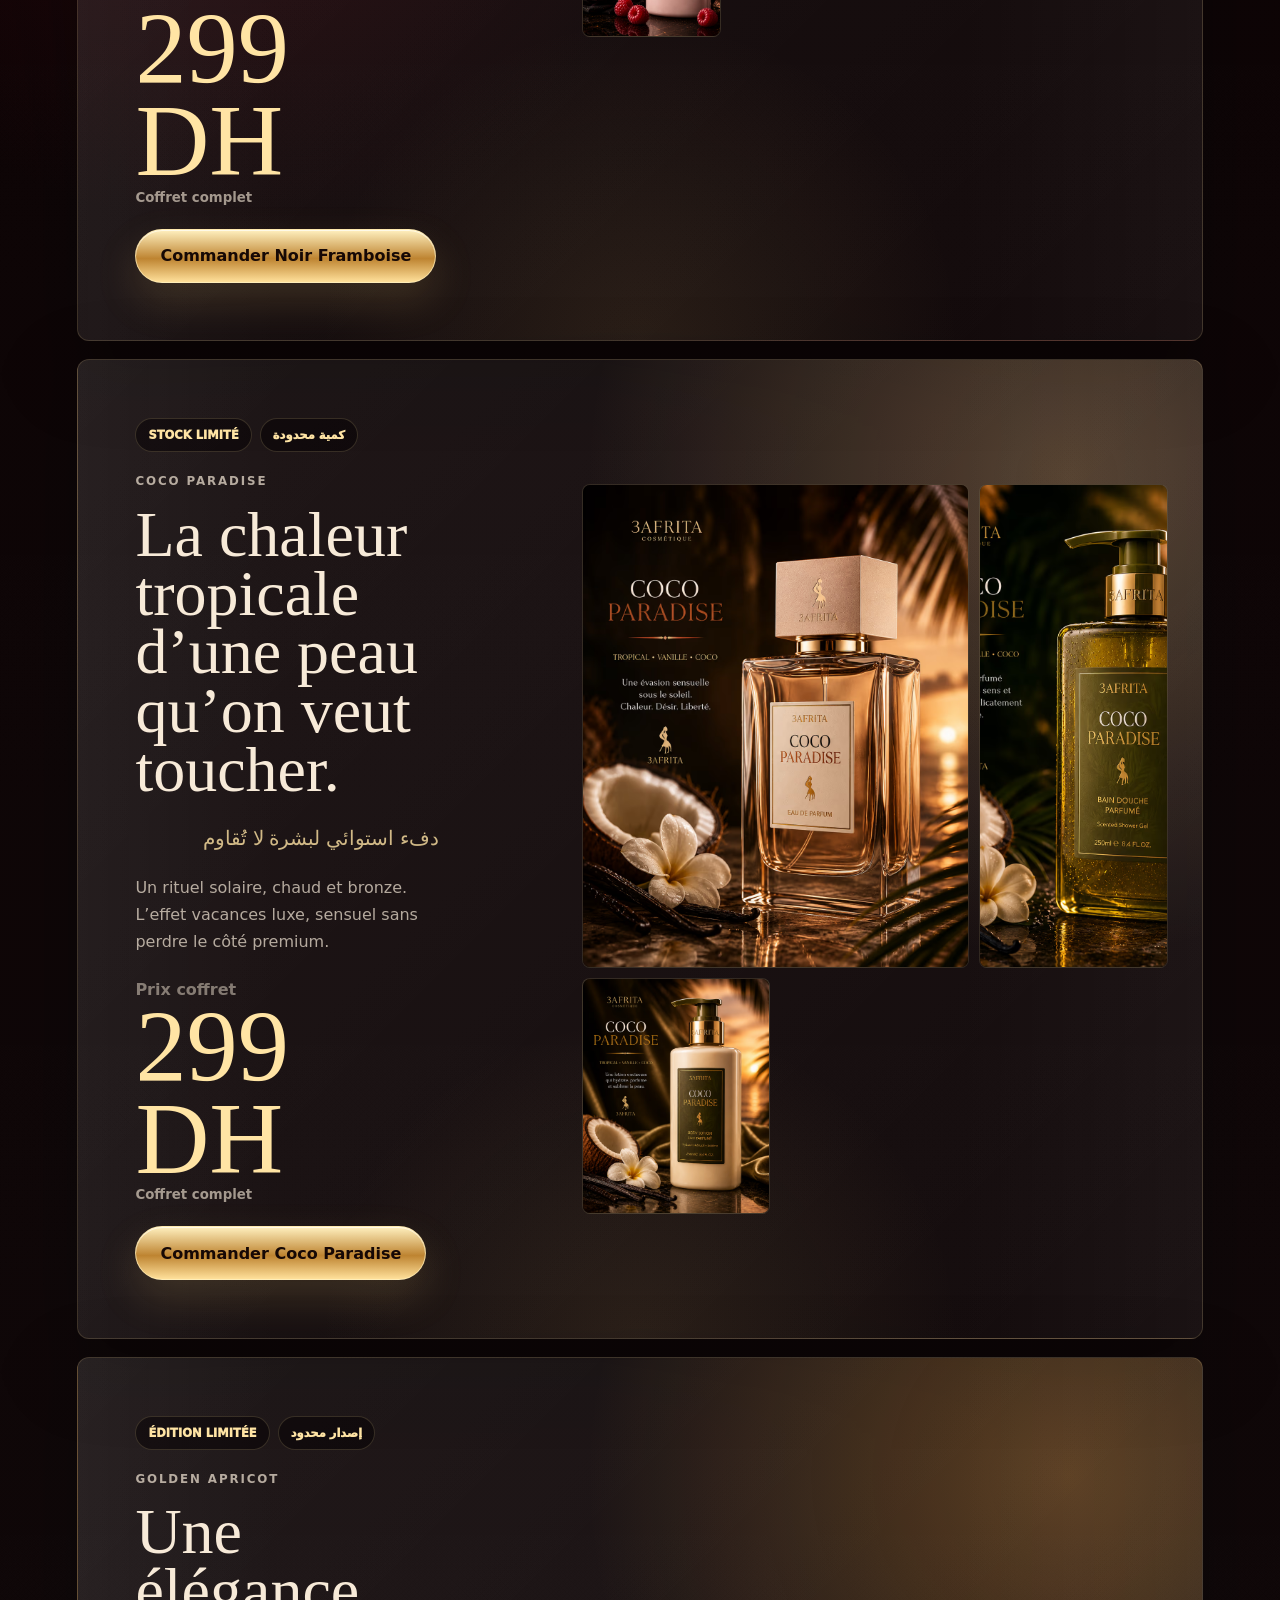
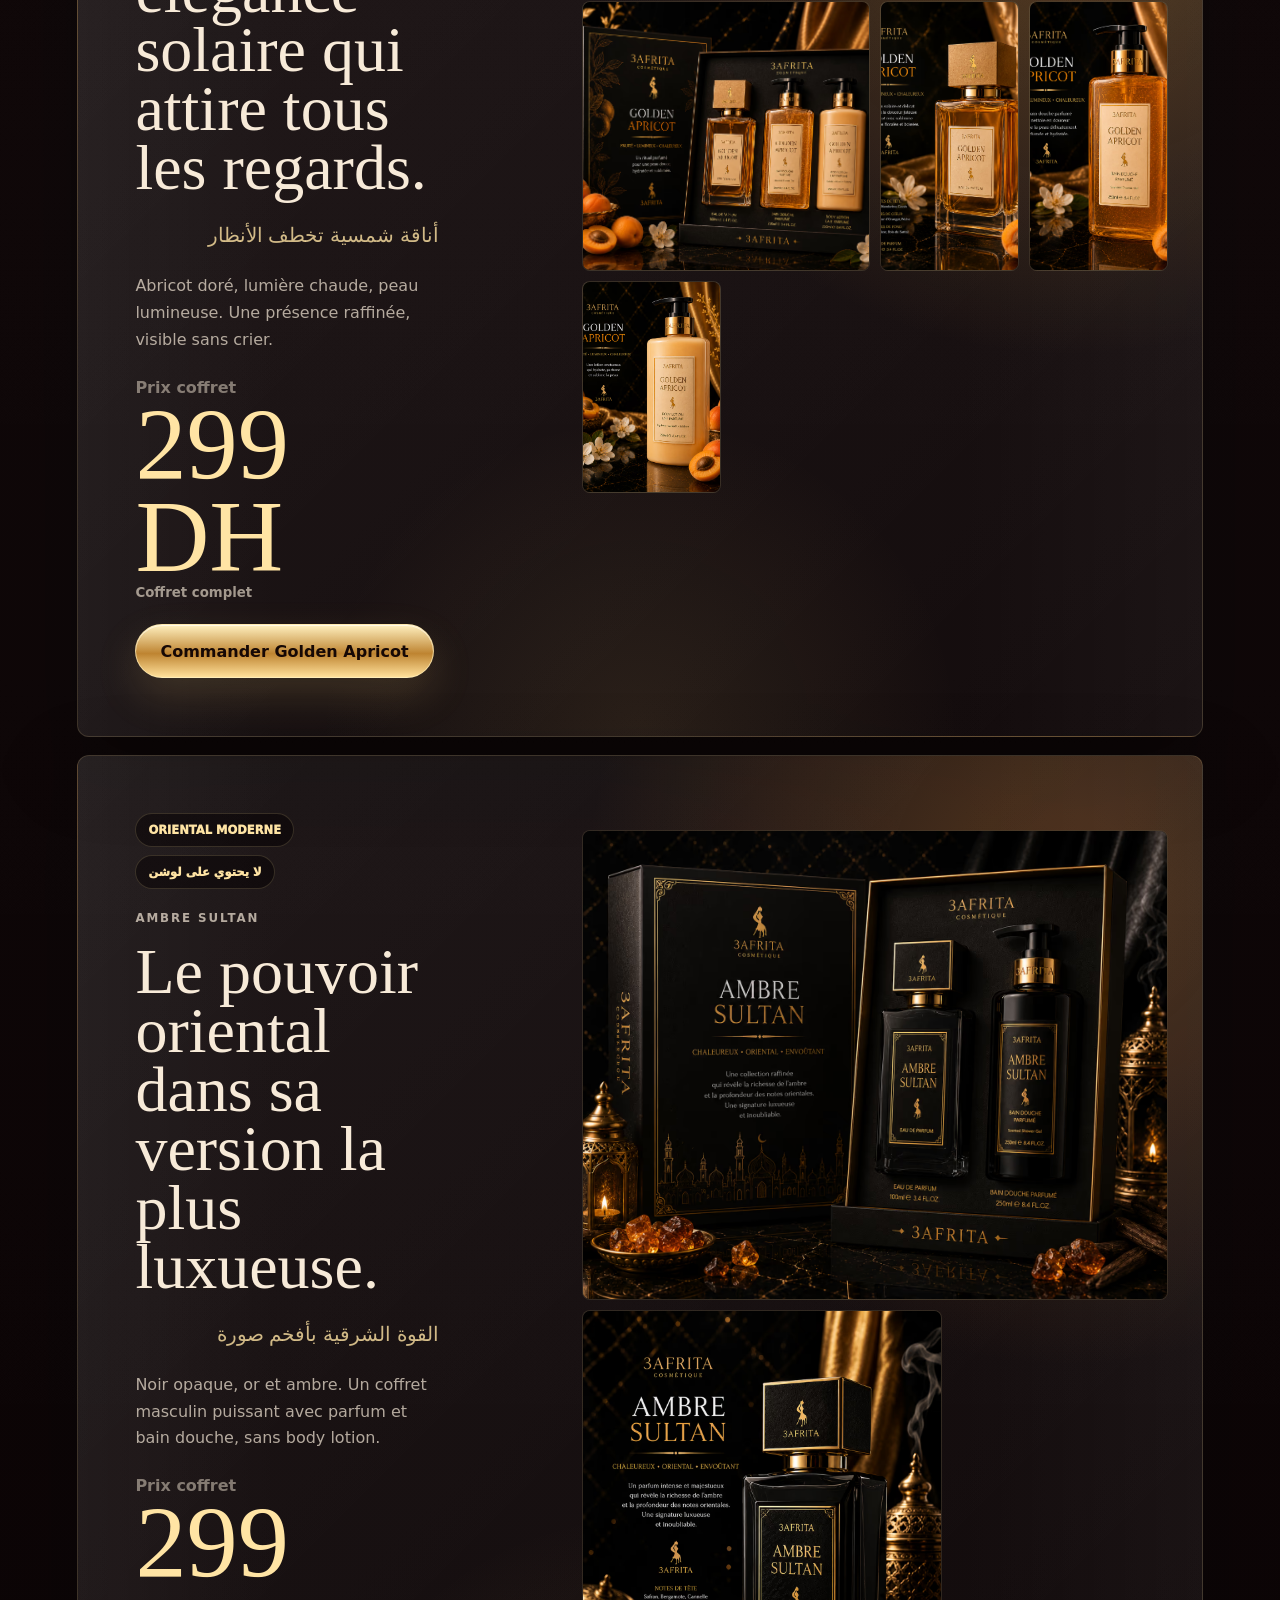
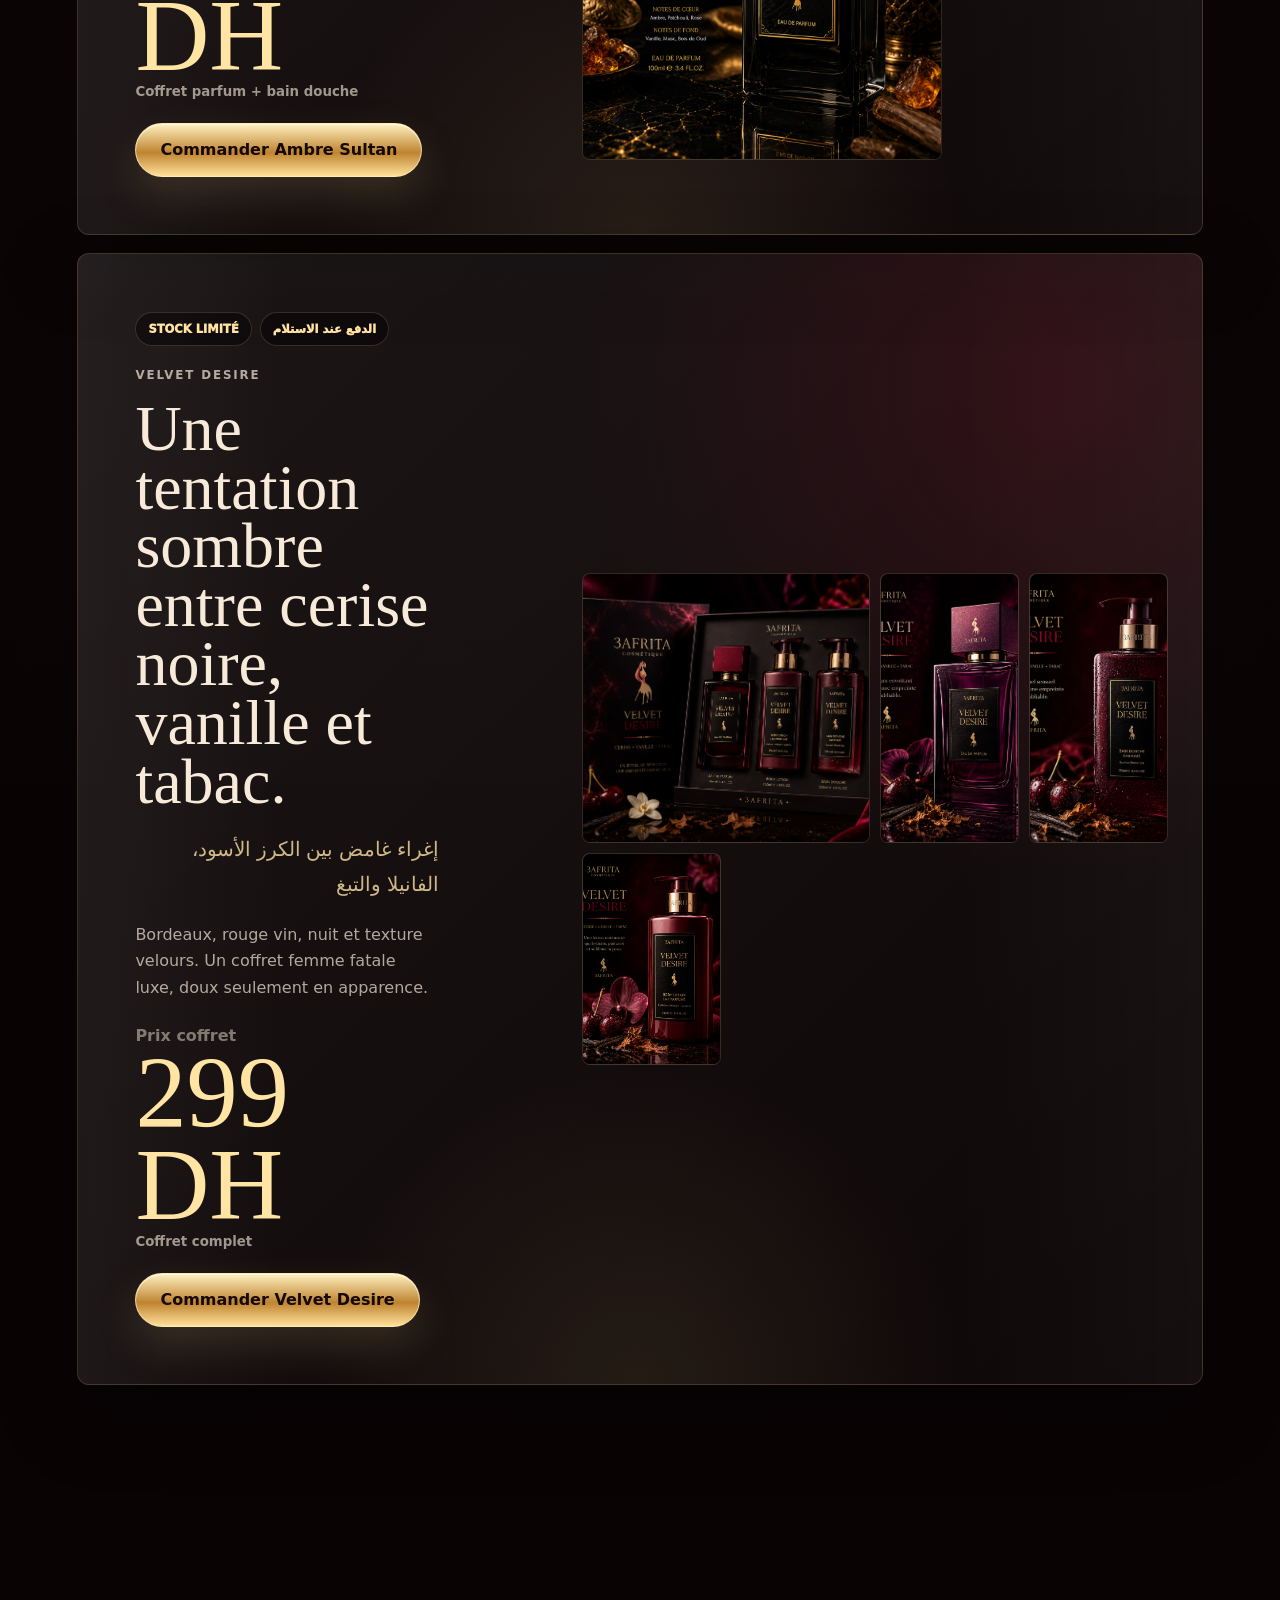
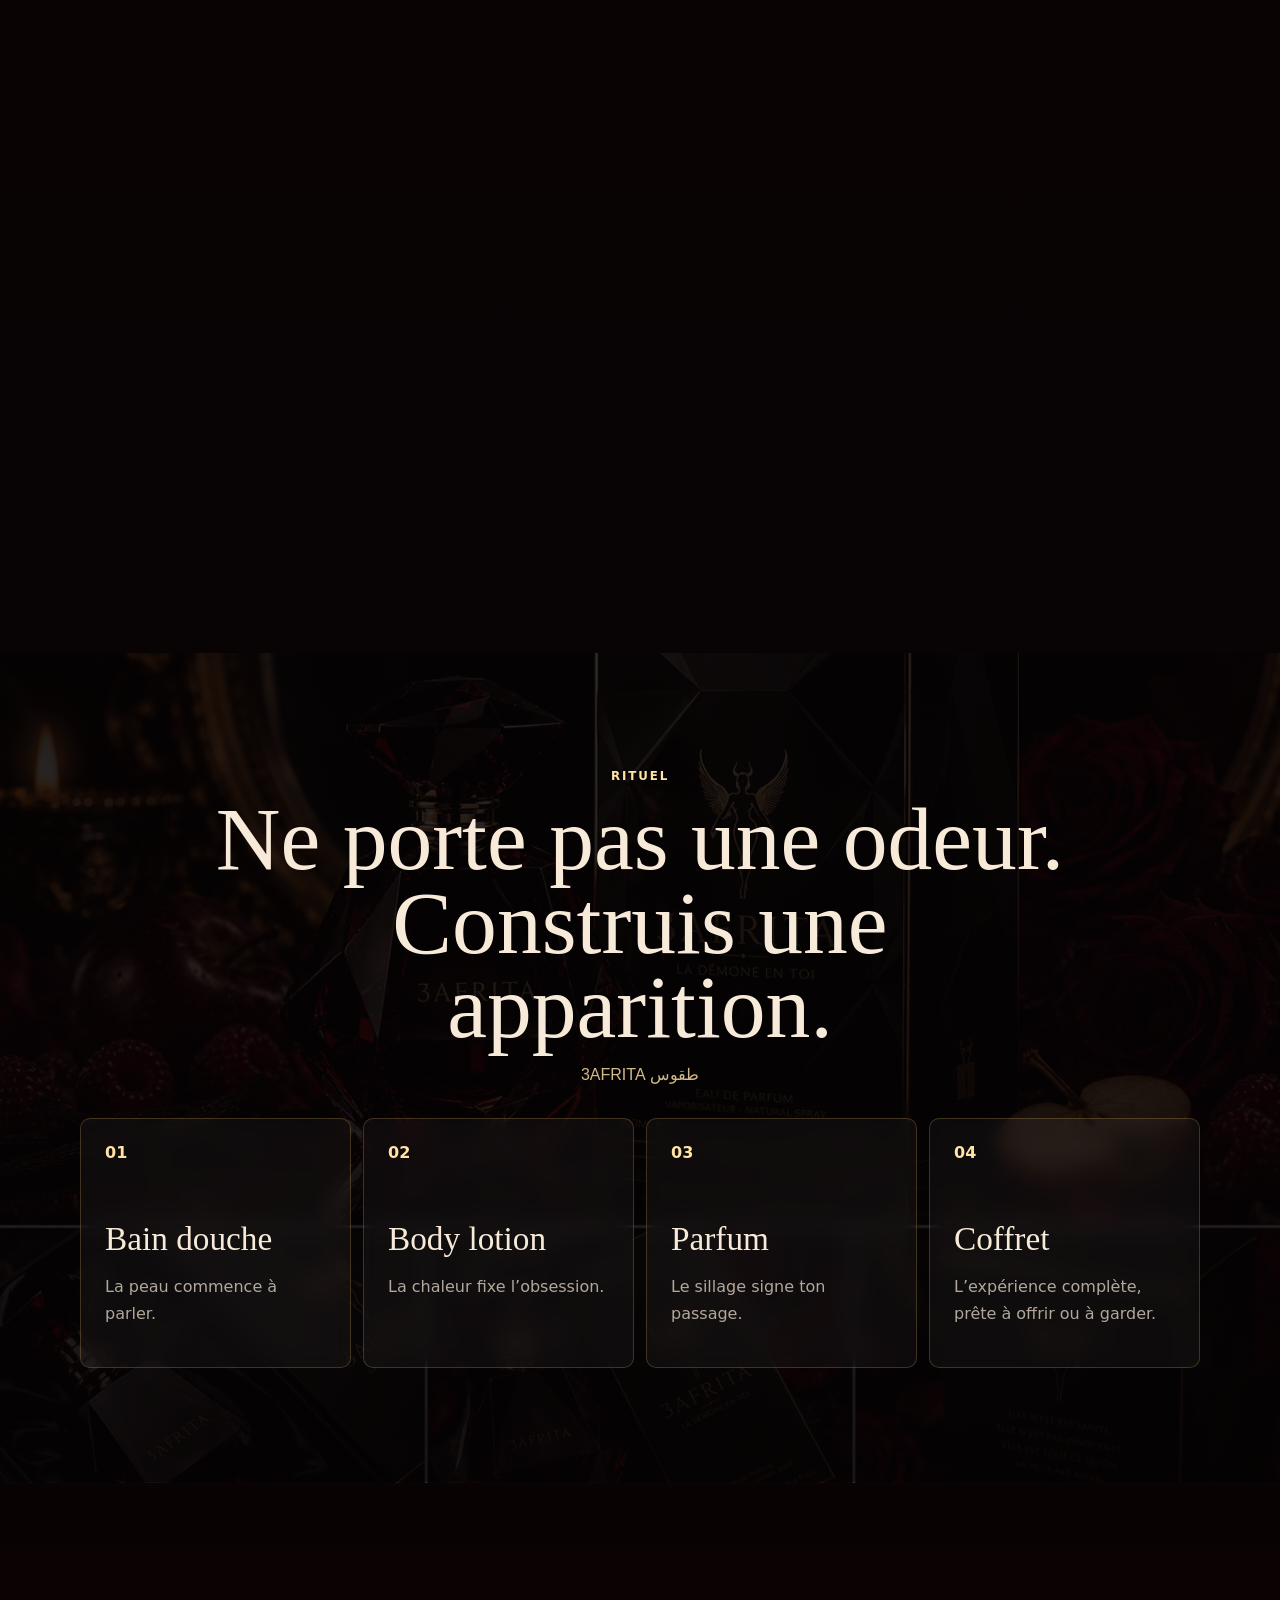
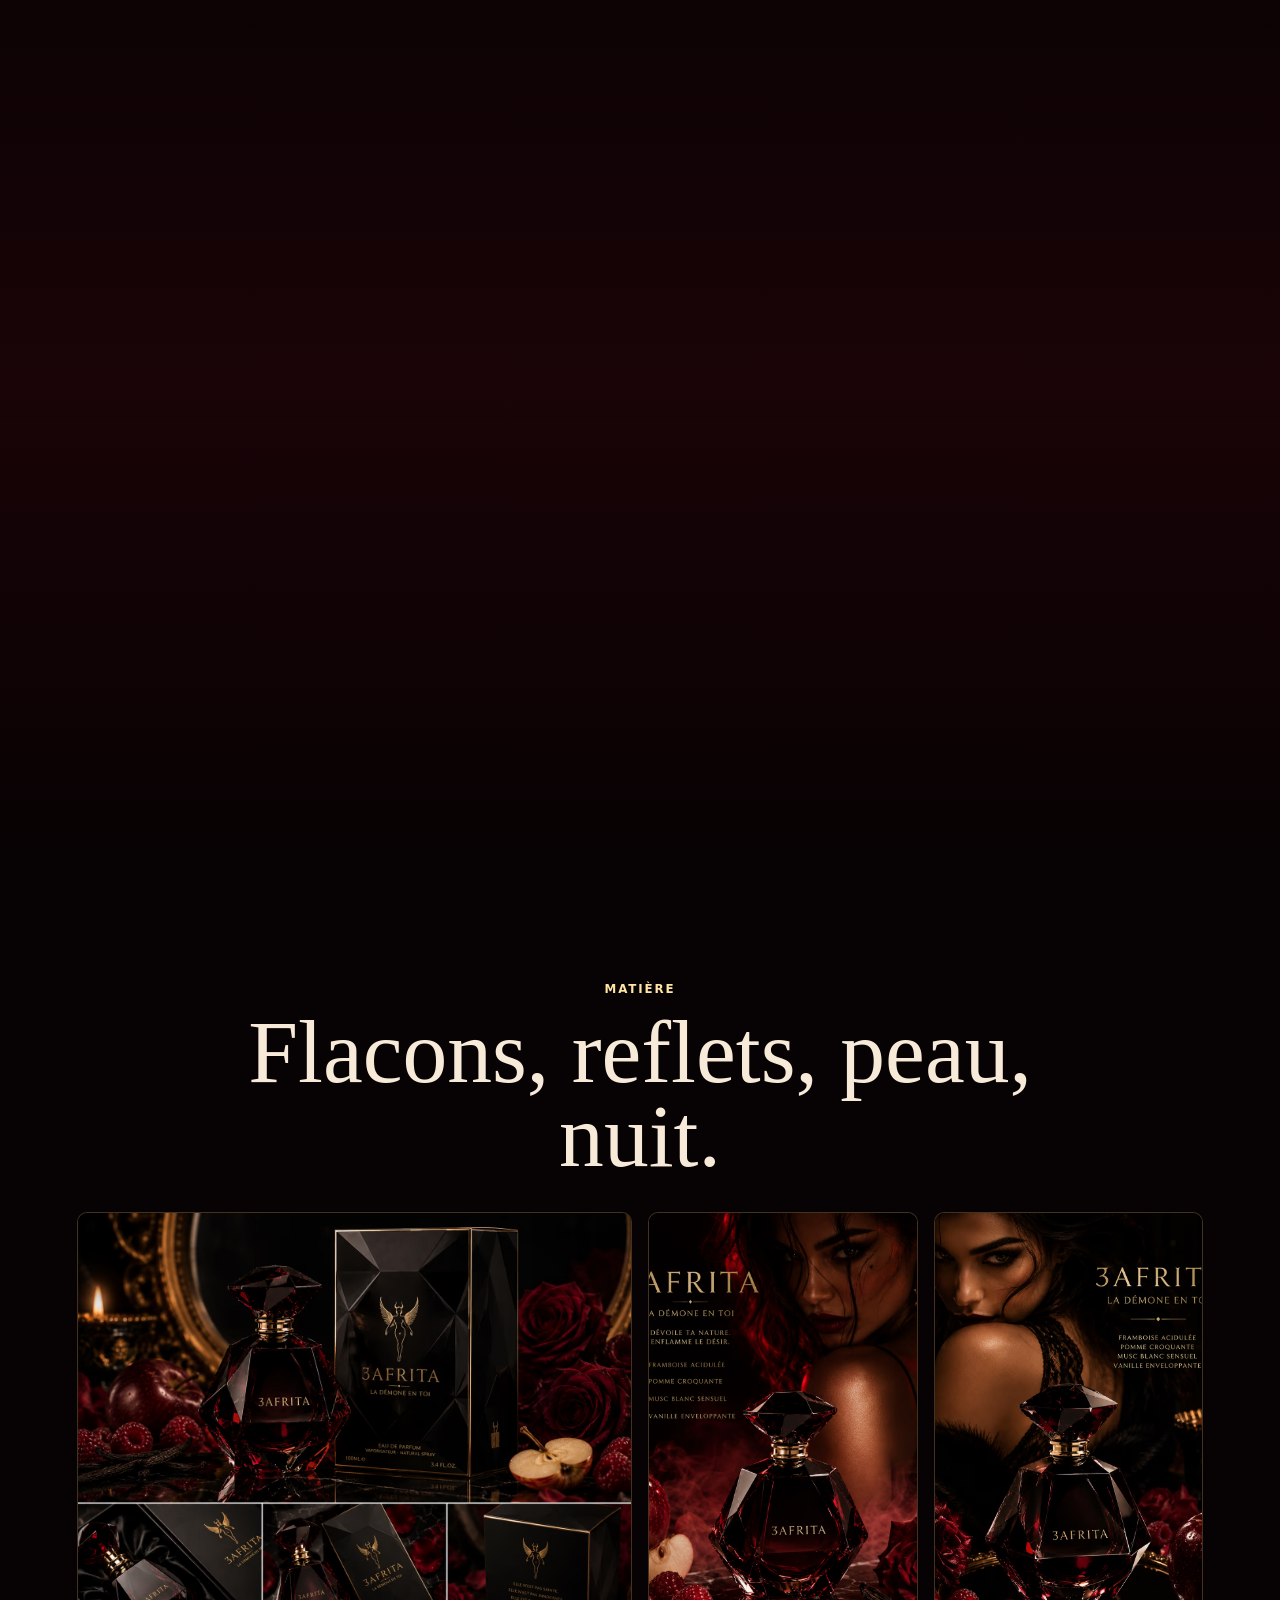
==== commit a7fb34d2: "Polish responsive performance details" ====
--- a/index.html
+++ b/index.html
@@ -83,19 +83,19 @@
           <div class="spotlight-gallery" aria-label="Images Golden Apricot">
             <picture class="spotlight-main">
               <source srcset="./assets/collections/optimized/golden-apricot-coffret.avif" type="image/avif" />
-              <img src="./assets/collections/optimized/golden-apricot-coffret.webp" alt="Coffret Golden Apricot 3AFRITA" loading="lazy" />
+              <img src="./assets/collections/optimized/golden-apricot-coffret.webp" alt="Coffret Golden Apricot 3AFRITA" loading="lazy"  width="1402" height="1122" />
             </picture>
             <picture>
               <source srcset="./assets/collections/optimized/golden-apricot-parfum.avif" type="image/avif" />
-              <img src="./assets/collections/optimized/golden-apricot-parfum.webp" alt="Parfum Golden Apricot 3AFRITA" loading="lazy" />
+              <img src="./assets/collections/optimized/golden-apricot-parfum.webp" alt="Parfum Golden Apricot 3AFRITA" loading="lazy"  width="1080" height="1350" />
             </picture>
             <picture>
               <source srcset="./assets/collections/optimized/golden-apricot-bain-douche.avif" type="image/avif" />
-              <img src="./assets/collections/optimized/golden-apricot-bain-douche.webp" alt="Bain douche Golden Apricot 3AFRITA" loading="lazy" />
+              <img src="./assets/collections/optimized/golden-apricot-bain-douche.webp" alt="Bain douche Golden Apricot 3AFRITA" loading="lazy"  width="1080" height="1350" />
             </picture>
             <picture>
               <source srcset="./assets/collections/optimized/golden-apricot-body-lotion.avif" type="image/avif" />
-              <img src="./assets/collections/optimized/golden-apricot-body-lotion.webp" alt="Body lotion Golden Apricot 3AFRITA" loading="lazy" />
+              <img src="./assets/collections/optimized/golden-apricot-body-lotion.webp" alt="Body lotion Golden Apricot 3AFRITA" loading="lazy"  width="1080" height="1350" />
             </picture>
           </div>
         </div>
@@ -270,10 +270,10 @@
             <a class="btn btn-primary" href="https://wa.me/212607284660?text=Bonjour%2C%20je%20veux%20commander%20le%20coffret%20Noir%20Framboise%203AFRITA%20%C3%A0%20299%20DH." target="_blank" rel="noopener">Commander Noir Framboise</a>
           </div>
           <div class="product-strip">
-            <picture><source srcset="./assets/collections/optimized/noir-framboise-coffret.avif" type="image/avif" /><img src="./assets/collections/optimized/noir-framboise-coffret.webp" alt="Coffret Noir Framboise 3AFRITA" loading="lazy" /></picture>
-            <picture><source srcset="./assets/collections/optimized/noir-framboise-parfum.avif" type="image/avif" /><img src="./assets/collections/optimized/noir-framboise-parfum.webp" alt="Parfum Noir Framboise 3AFRITA" loading="lazy" /></picture>
-            <picture><source srcset="./assets/collections/optimized/noir-framboise-bain-douche.avif" type="image/avif" /><img src="./assets/collections/optimized/noir-framboise-bain-douche.webp" alt="Bain douche Noir Framboise 3AFRITA" loading="lazy" /></picture>
-            <picture><source srcset="./assets/collections/optimized/noir-framboise-body-lotion.avif" type="image/avif" /><img src="./assets/collections/optimized/noir-framboise-body-lotion.webp" alt="Body lotion Noir Framboise 3AFRITA" loading="lazy" /></picture>
+            <picture><source srcset="./assets/collections/optimized/noir-framboise-coffret.avif" type="image/avif" /><img src="./assets/collections/optimized/noir-framboise-coffret.webp" alt="Coffret Noir Framboise 3AFRITA" loading="lazy"  width="1402" height="1122" /></picture>
+            <picture><source srcset="./assets/collections/optimized/noir-framboise-parfum.avif" type="image/avif" /><img src="./assets/collections/optimized/noir-framboise-parfum.webp" alt="Parfum Noir Framboise 3AFRITA" loading="lazy"  width="1402" height="1122" /></picture>
+            <picture><source srcset="./assets/collections/optimized/noir-framboise-bain-douche.avif" type="image/avif" /><img src="./assets/collections/optimized/noir-framboise-bain-douche.webp" alt="Bain douche Noir Framboise 3AFRITA" loading="lazy"  width="1080" height="1350" /></picture>
+            <picture><source srcset="./assets/collections/optimized/noir-framboise-body-lotion.avif" type="image/avif" /><img src="./assets/collections/optimized/noir-framboise-body-lotion.webp" alt="Body lotion Noir Framboise 3AFRITA" loading="lazy"  width="1080" height="1350" /></picture>
           </div>
         </article>
 
@@ -288,9 +288,9 @@
             <a class="btn btn-primary" href="https://wa.me/212607284660?text=Bonjour%2C%20je%20veux%20commander%20le%20coffret%20Coco%20Paradise%203AFRITA%20%C3%A0%20299%20DH." target="_blank" rel="noopener">Commander Coco Paradise</a>
           </div>
           <div class="product-strip">
-            <picture><source srcset="./assets/collections/optimized/coco-paradise-parfum.avif" type="image/avif" /><img src="./assets/collections/optimized/coco-paradise-parfum.webp" alt="Parfum Coco Paradise 3AFRITA" loading="lazy" /></picture>
-            <picture><source srcset="./assets/collections/optimized/coco-paradise-bain-douche.avif" type="image/avif" /><img src="./assets/collections/optimized/coco-paradise-bain-douche.webp" alt="Bain douche Coco Paradise 3AFRITA" loading="lazy" /></picture>
-            <picture><source srcset="./assets/collections/optimized/coco-paradise-body-lotion.avif" type="image/avif" /><img src="./assets/collections/optimized/coco-paradise-body-lotion.webp" alt="Body lotion Coco Paradise 3AFRITA" loading="lazy" /></picture>
+            <picture><source srcset="./assets/collections/optimized/coco-paradise-parfum.avif" type="image/avif" /><img src="./assets/collections/optimized/coco-paradise-parfum.webp" alt="Parfum Coco Paradise 3AFRITA" loading="lazy"  width="1080" height="1350" /></picture>
+            <picture><source srcset="./assets/collections/optimized/coco-paradise-bain-douche.avif" type="image/avif" /><img src="./assets/collections/optimized/coco-paradise-bain-douche.webp" alt="Bain douche Coco Paradise 3AFRITA" loading="lazy"  width="1080" height="1350" /></picture>
+            <picture><source srcset="./assets/collections/optimized/coco-paradise-body-lotion.avif" type="image/avif" /><img src="./assets/collections/optimized/coco-paradise-body-lotion.webp" alt="Body lotion Coco Paradise 3AFRITA" loading="lazy"  width="1080" height="1350" /></picture>
           </div>
         </article>
 
@@ -305,10 +305,10 @@
             <a class="btn btn-primary" href="https://wa.me/212607284660?text=Bonjour%2C%20je%20veux%20commander%20le%20coffret%20Golden%20Apricot%203AFRITA%20%C3%A0%20299%20DH." target="_blank" rel="noopener">Commander Golden Apricot</a>
           </div>
           <div class="product-strip">
-            <picture><source srcset="./assets/collections/optimized/golden-apricot-coffret.avif" type="image/avif" /><img src="./assets/collections/optimized/golden-apricot-coffret.webp" alt="Coffret Golden Apricot 3AFRITA" loading="lazy" /></picture>
-            <picture><source srcset="./assets/collections/optimized/golden-apricot-parfum.avif" type="image/avif" /><img src="./assets/collections/optimized/golden-apricot-parfum.webp" alt="Parfum Golden Apricot 3AFRITA" loading="lazy" /></picture>
-            <picture><source srcset="./assets/collections/optimized/golden-apricot-bain-douche.avif" type="image/avif" /><img src="./assets/collections/optimized/golden-apricot-bain-douche.webp" alt="Bain douche Golden Apricot 3AFRITA" loading="lazy" /></picture>
-            <picture><source srcset="./assets/collections/optimized/golden-apricot-body-lotion.avif" type="image/avif" /><img src="./assets/collections/optimized/golden-apricot-body-lotion.webp" alt="Body lotion Golden Apricot 3AFRITA" loading="lazy" /></picture>
+            <picture><source srcset="./assets/collections/optimized/golden-apricot-coffret.avif" type="image/avif" /><img src="./assets/collections/optimized/golden-apricot-coffret.webp" alt="Coffret Golden Apricot 3AFRITA" loading="lazy"  width="1402" height="1122" /></picture>
+            <picture><source srcset="./assets/collections/optimized/golden-apricot-parfum.avif" type="image/avif" /><img src="./assets/collections/optimized/golden-apricot-parfum.webp" alt="Parfum Golden Apricot 3AFRITA" loading="lazy"  width="1080" height="1350" /></picture>
+            <picture><source srcset="./assets/collections/optimized/golden-apricot-bain-douche.avif" type="image/avif" /><img src="./assets/collections/optimized/golden-apricot-bain-douche.webp" alt="Bain douche Golden Apricot 3AFRITA" loading="lazy"  width="1080" height="1350" /></picture>
+            <picture><source srcset="./assets/collections/optimized/golden-apricot-body-lotion.avif" type="image/avif" /><img src="./assets/collections/optimized/golden-apricot-body-lotion.webp" alt="Body lotion Golden Apricot 3AFRITA" loading="lazy"  width="1080" height="1350" /></picture>
           </div>
         </article>
 
@@ -323,8 +323,8 @@
             <a class="btn btn-primary" href="https://wa.me/212607284660?text=Bonjour%2C%20je%20veux%20commander%20le%20coffret%20Ambre%20Sultan%203AFRITA%20%C3%A0%20299%20DH." target="_blank" rel="noopener">Commander Ambre Sultan</a>
           </div>
           <div class="product-strip">
-            <picture><source srcset="./assets/collections/optimized/ambre-sultan-coffret.avif" type="image/avif" /><img src="./assets/collections/optimized/ambre-sultan-coffret.webp" alt="Coffret Ambre Sultan 3AFRITA" loading="lazy" /></picture>
-            <picture><source srcset="./assets/collections/optimized/ambre-sultan-parfum.avif" type="image/avif" /><img src="./assets/collections/optimized/ambre-sultan-parfum.webp" alt="Parfum Ambre Sultan 3AFRITA" loading="lazy" /></picture>
+            <picture><source srcset="./assets/collections/optimized/ambre-sultan-coffret.avif" type="image/avif" /><img src="./assets/collections/optimized/ambre-sultan-coffret.webp" alt="Coffret Ambre Sultan 3AFRITA" loading="lazy"  width="1402" height="1122" /></picture>
+            <picture><source srcset="./assets/collections/optimized/ambre-sultan-parfum.avif" type="image/avif" /><img src="./assets/collections/optimized/ambre-sultan-parfum.webp" alt="Parfum Ambre Sultan 3AFRITA" loading="lazy"  width="1080" height="1350" /></picture>
           </div>
         </article>
 
@@ -339,10 +339,10 @@
             <a class="btn btn-primary" href="https://wa.me/212607284660?text=Bonjour%2C%20je%20veux%20commander%20le%20coffret%20Velvet%20Desire%203AFRITA%20%C3%A0%20299%20DH." target="_blank" rel="noopener">Commander Velvet Desire</a>
           </div>
           <div class="product-strip">
-            <picture><source srcset="./assets/collections/optimized/velvet-desire-coffret.avif" type="image/avif" /><img src="./assets/collections/optimized/velvet-desire-coffret.webp" alt="Coffret Velvet Desire 3AFRITA" loading="lazy" /></picture>
-            <picture><source srcset="./assets/collections/optimized/velvet-desire-parfum.avif" type="image/avif" /><img src="./assets/collections/optimized/velvet-desire-parfum.webp" alt="Parfum Velvet Desire 3AFRITA" loading="lazy" /></picture>
-            <picture><source srcset="./assets/collections/optimized/velvet-desire-bain-douche.avif" type="image/avif" /><img src="./assets/collections/optimized/velvet-desire-bain-douche.webp" alt="Bain douche Velvet Desire 3AFRITA" loading="lazy" /></picture>
-            <picture><source srcset="./assets/collections/optimized/velvet-desire-body-lotion.avif" type="image/avif" /><img src="./assets/collections/optimized/velvet-desire-body-lotion.webp" alt="Body lotion Velvet Desire 3AFRITA" loading="lazy" /></picture>
+            <picture><source srcset="./assets/collections/optimized/velvet-desire-coffret.avif" type="image/avif" /><img src="./assets/collections/optimized/velvet-desire-coffret.webp" alt="Coffret Velvet Desire 3AFRITA" loading="lazy"  width="1402" height="1122" /></picture>
+            <picture><source srcset="./assets/collections/optimized/velvet-desire-parfum.avif" type="image/avif" /><img src="./assets/collections/optimized/velvet-desire-parfum.webp" alt="Parfum Velvet Desire 3AFRITA" loading="lazy"  width="1080" height="1350" /></picture>
+            <picture><source srcset="./assets/collections/optimized/velvet-desire-bain-douche.avif" type="image/avif" /><img src="./assets/collections/optimized/velvet-desire-bain-douche.webp" alt="Bain douche Velvet Desire 3AFRITA" loading="lazy"  width="1080" height="1350" /></picture>
+            <picture><source srcset="./assets/collections/optimized/velvet-desire-body-lotion.avif" type="image/avif" /><img src="./assets/collections/optimized/velvet-desire-body-lotion.webp" alt="Body lotion Velvet Desire 3AFRITA" loading="lazy"  width="1080" height="1350" /></picture>
           </div>
         </article>
       </section>
--- a/styles.css
+++ b/styles.css
@@ -1039,7 +1039,7 @@
     grid-auto-rows: minmax(260px, auto);
   }
 
-  .whatsapp-sticky { display: flex; }
+  .whatsapp-sticky { display: none; }
 }
 
 @media (max-width: 620px) {
@@ -1166,6 +1166,8 @@
     height: 14%;
   }
 
+  .whatsapp-sticky { display: flex; }
+
   .faq { padding-bottom: 104px; }
 }
 
